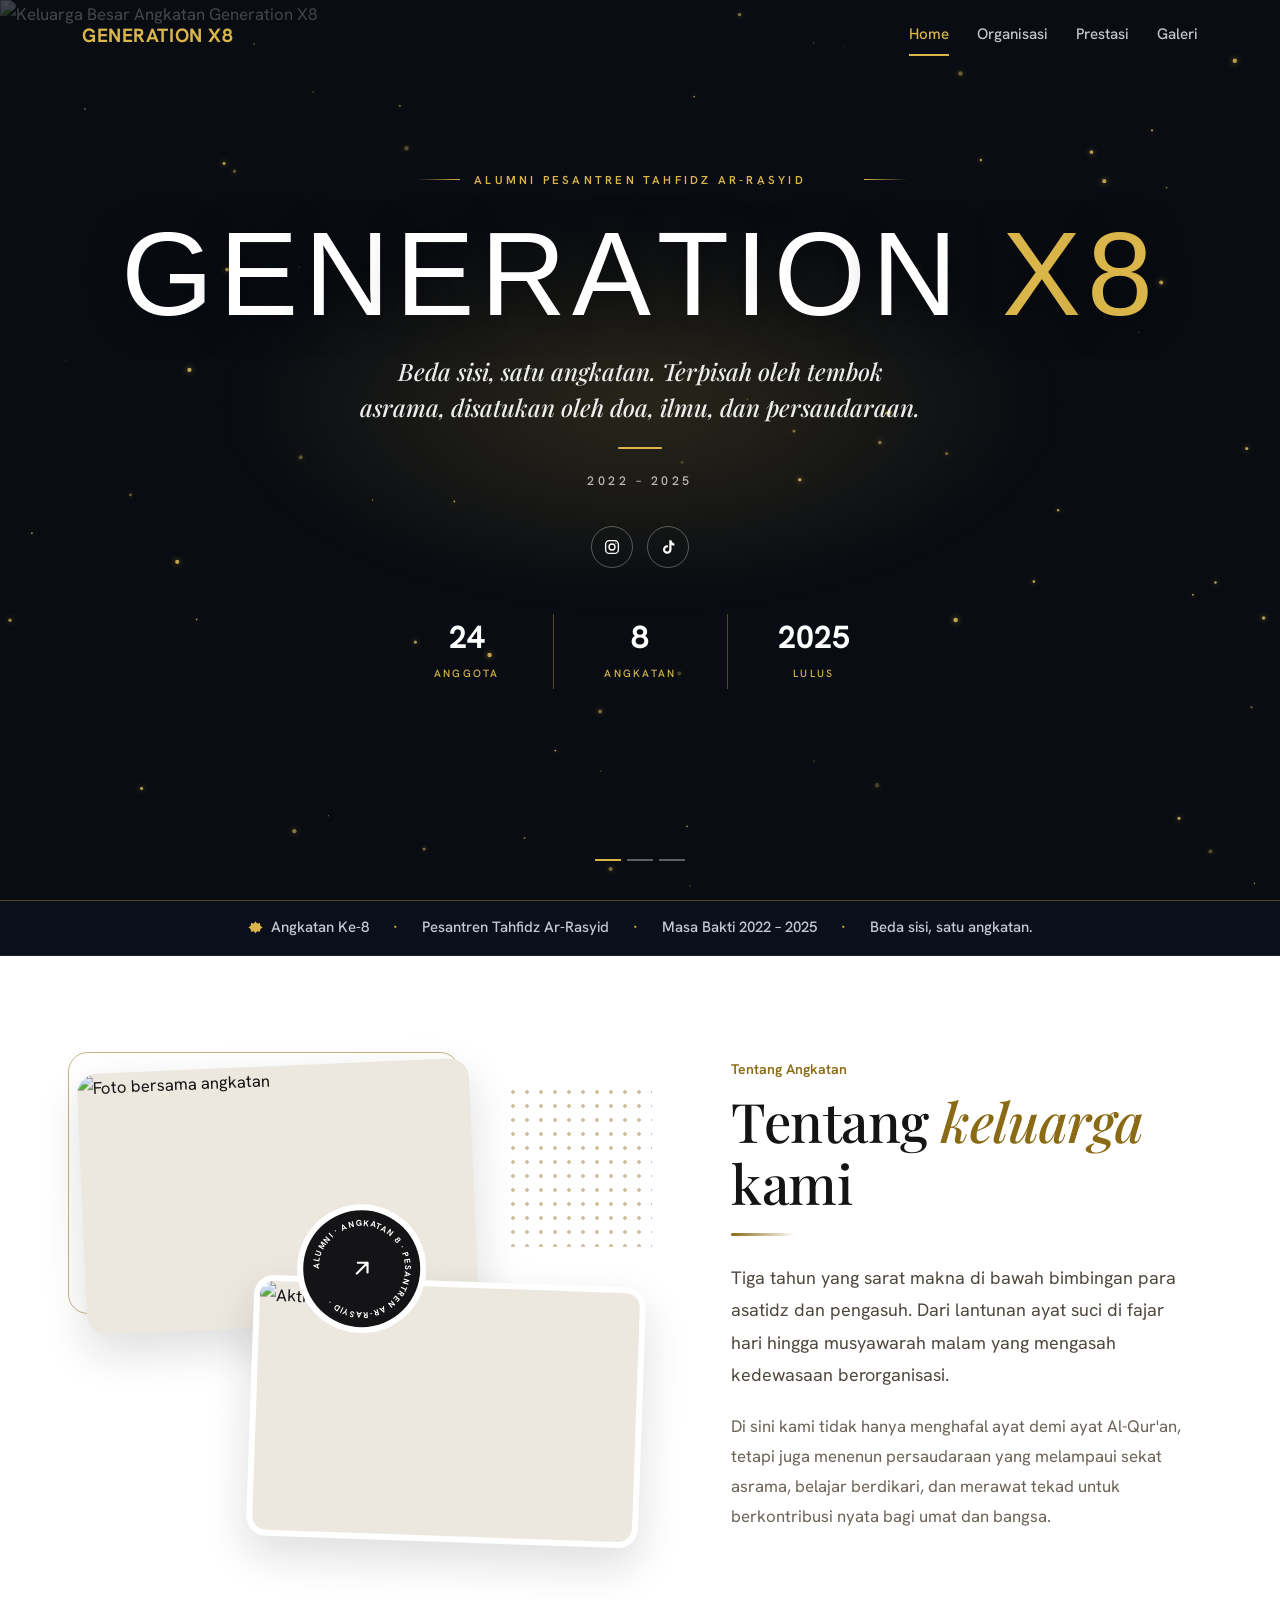
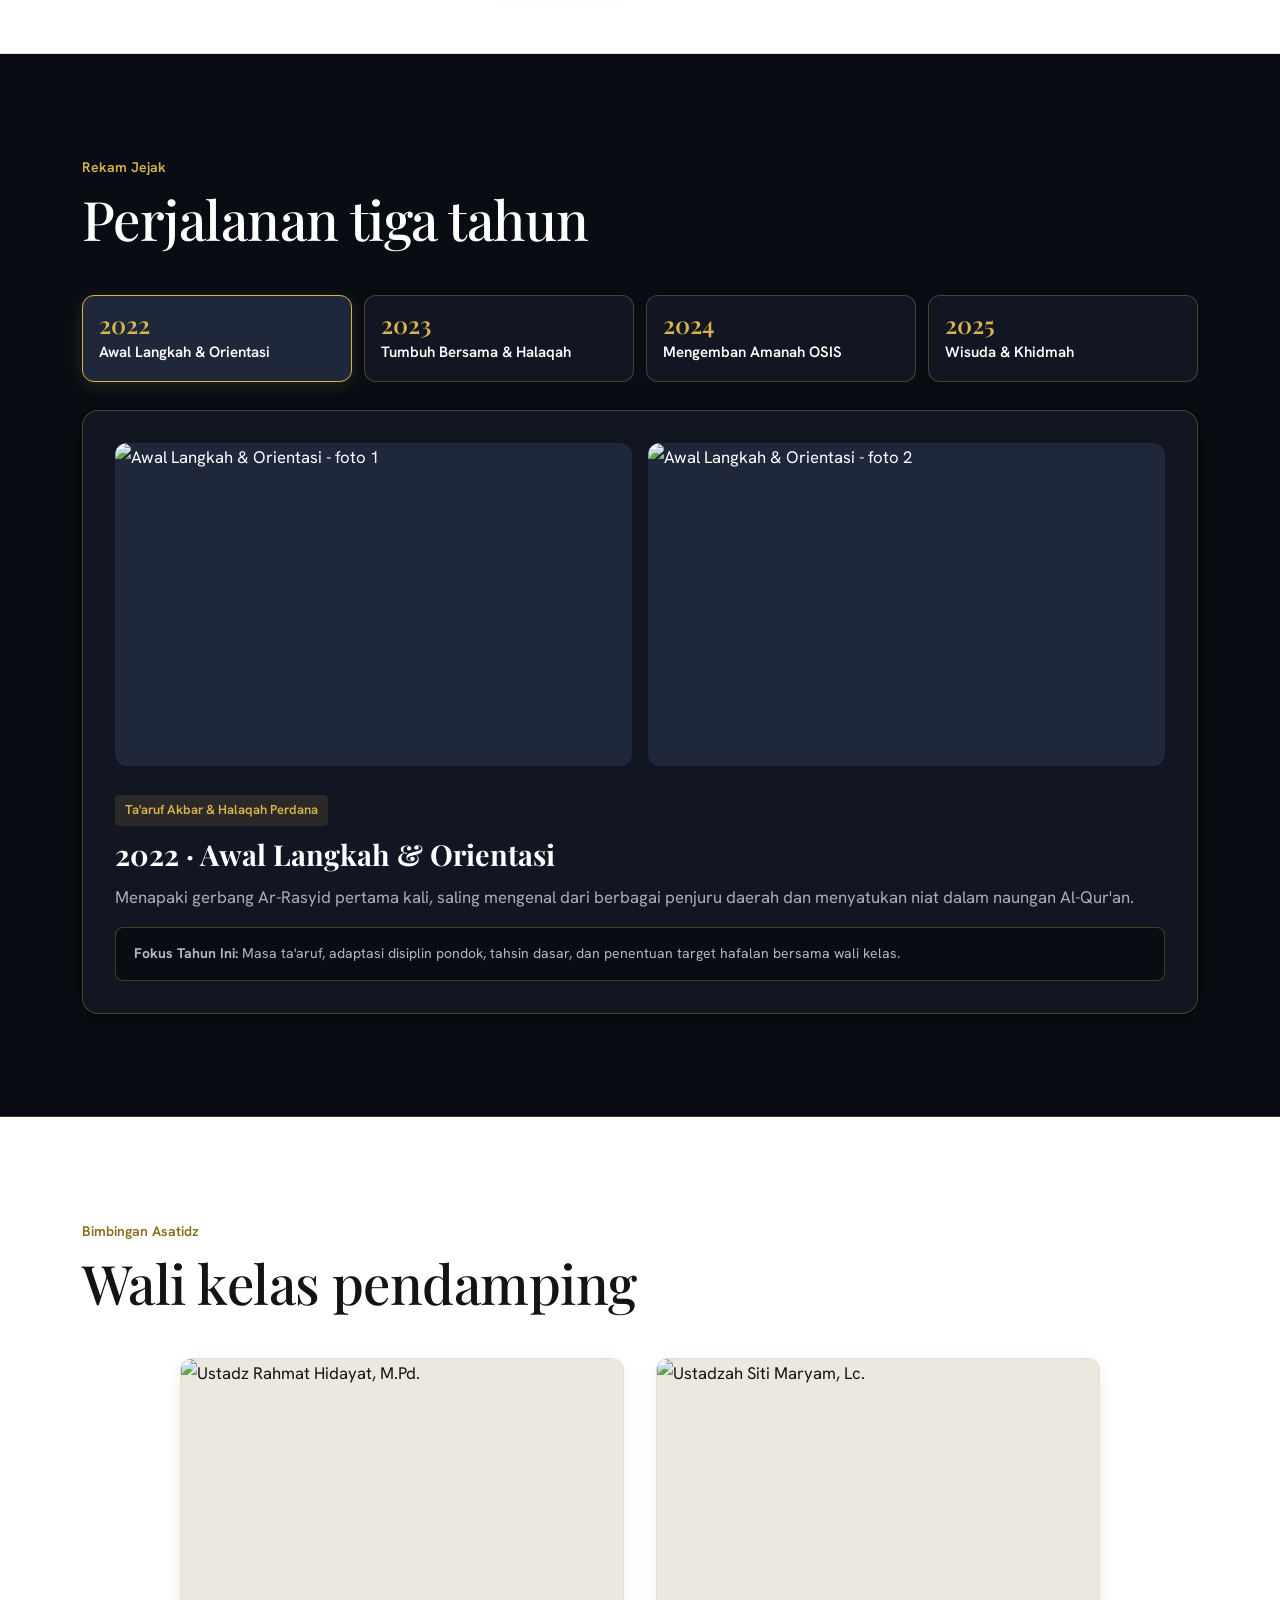
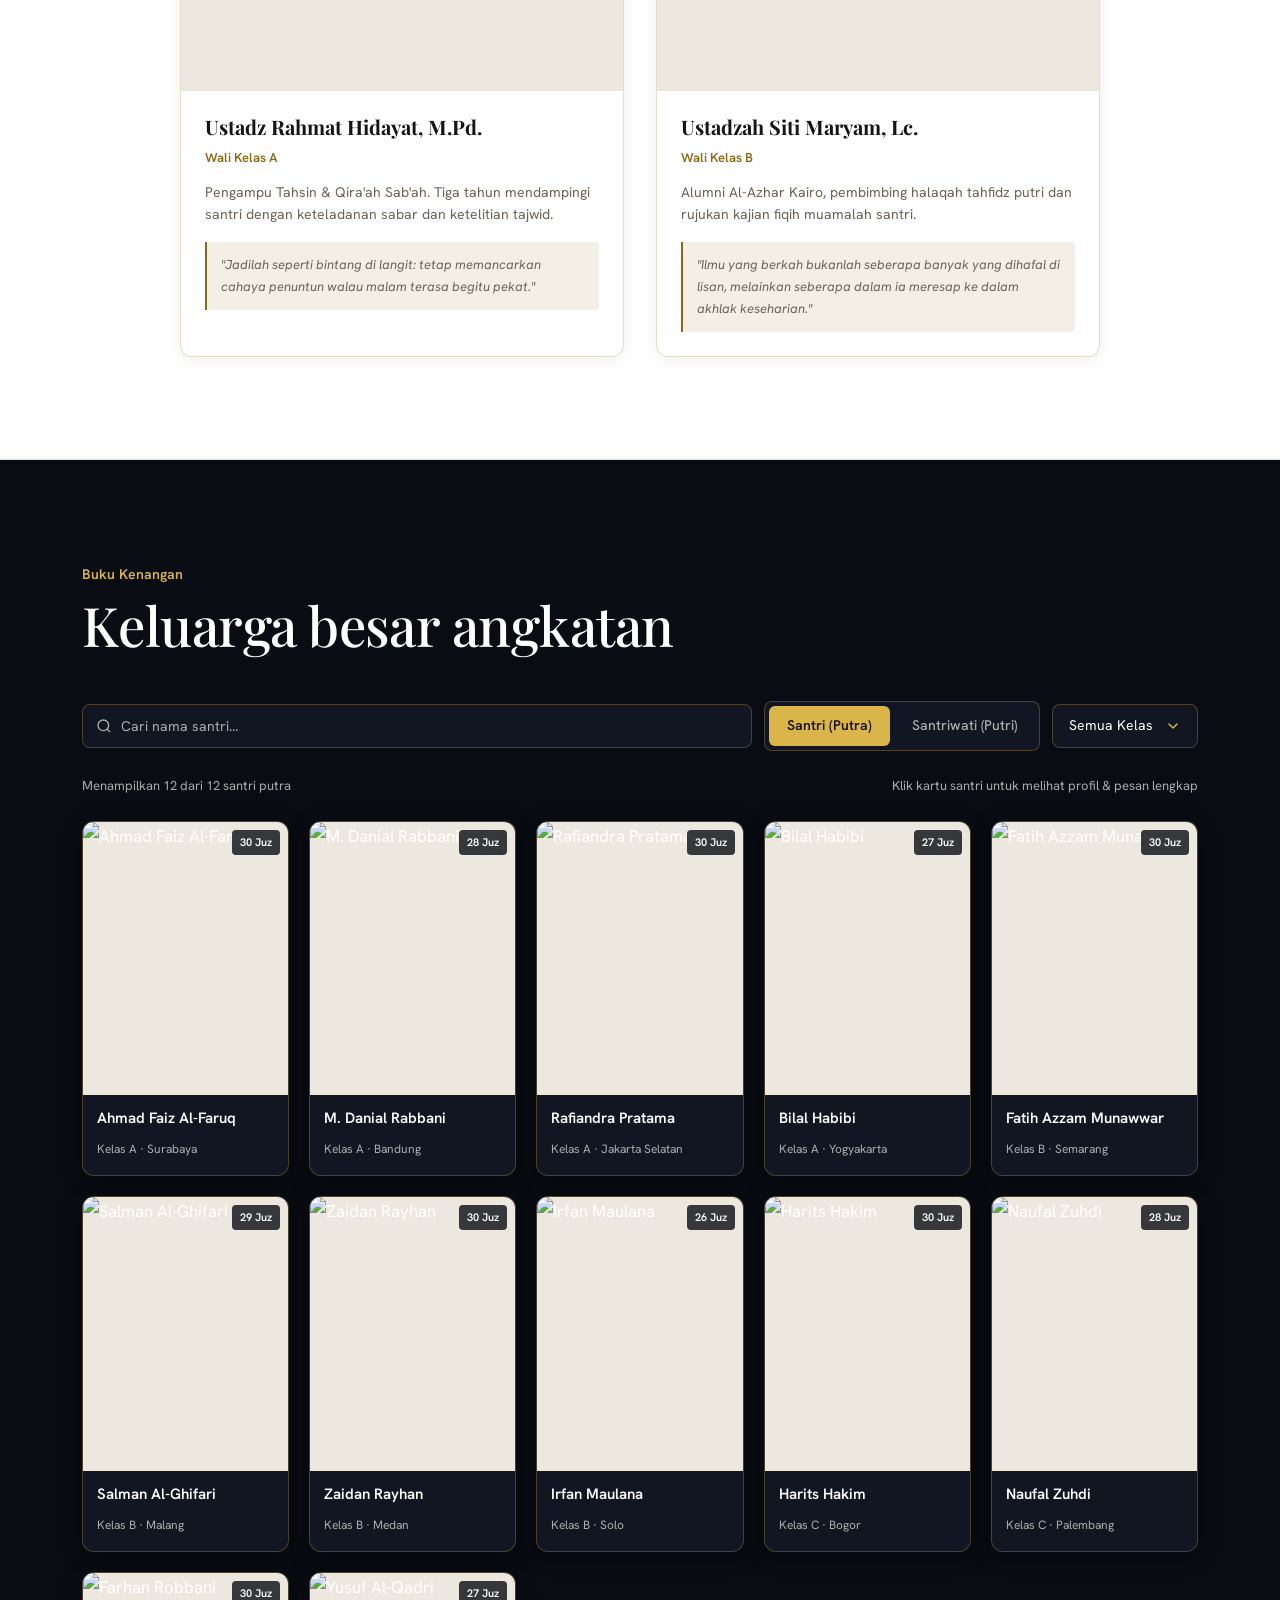
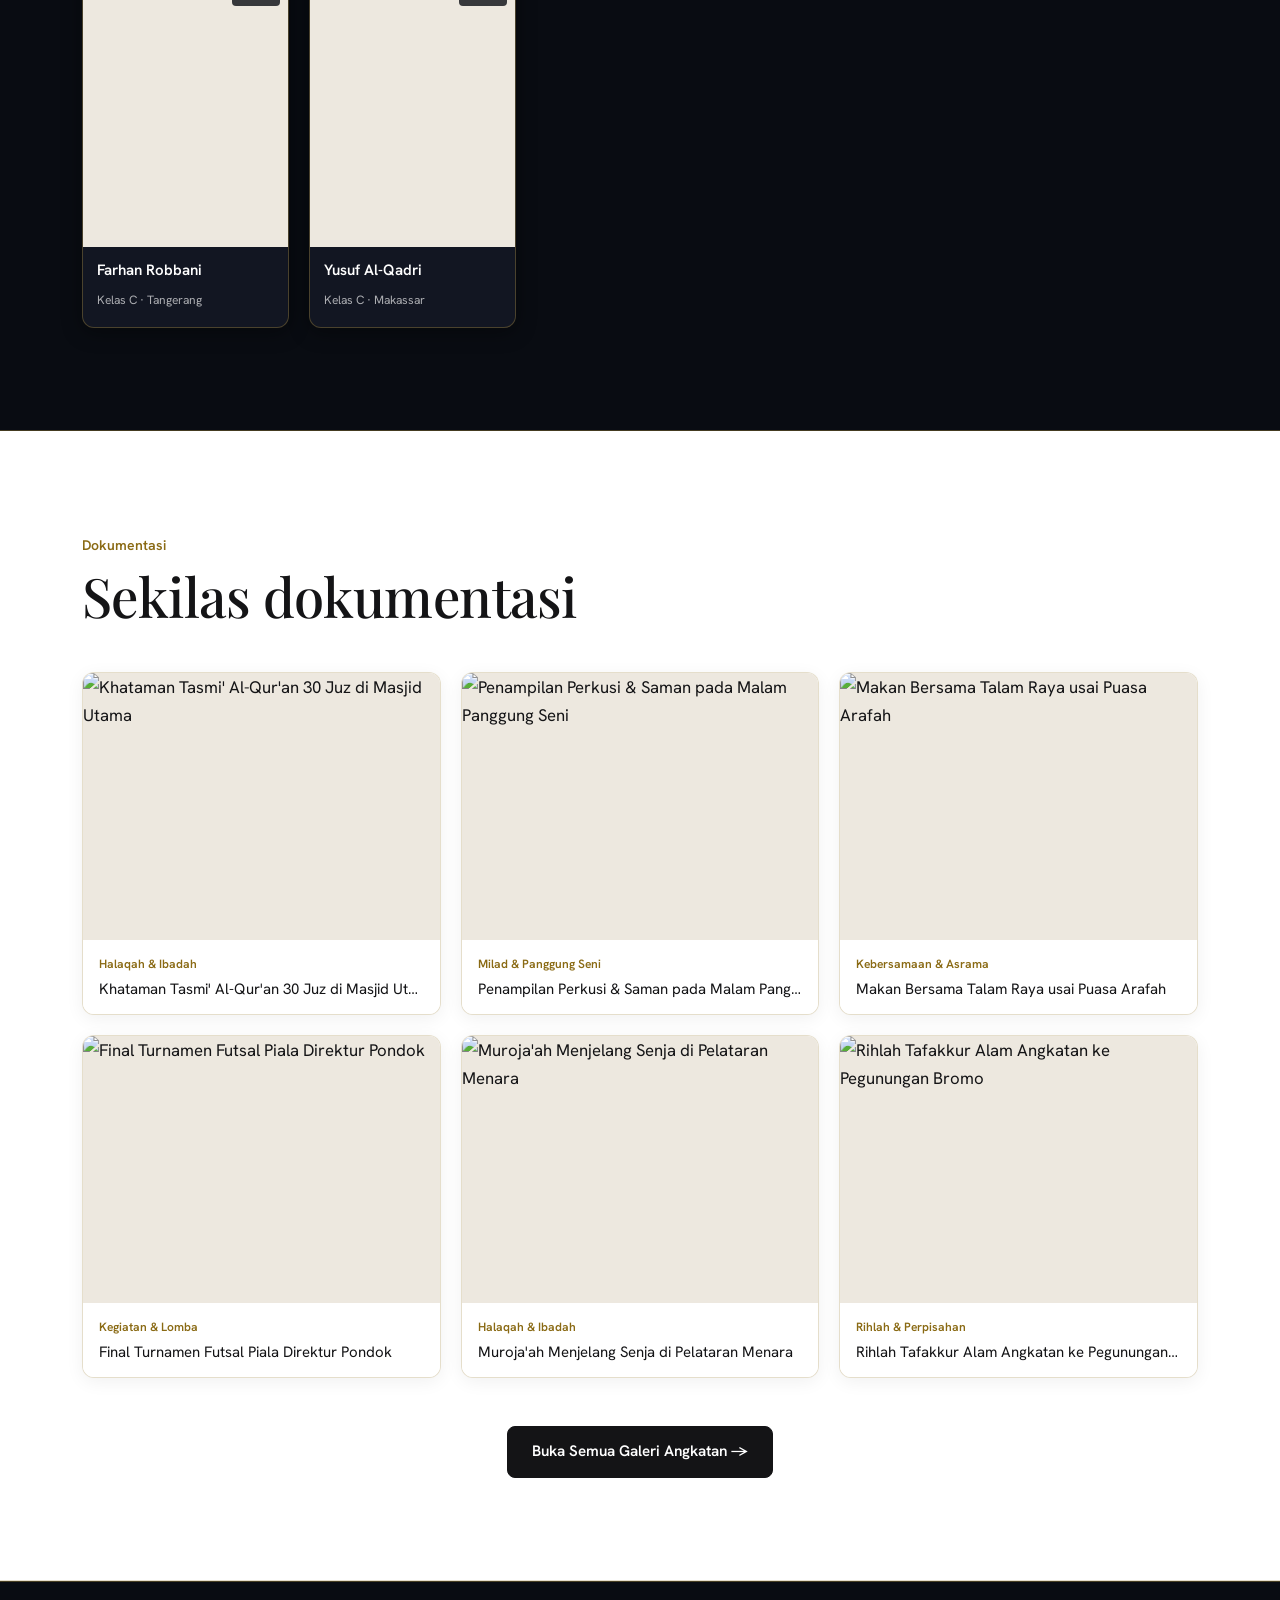
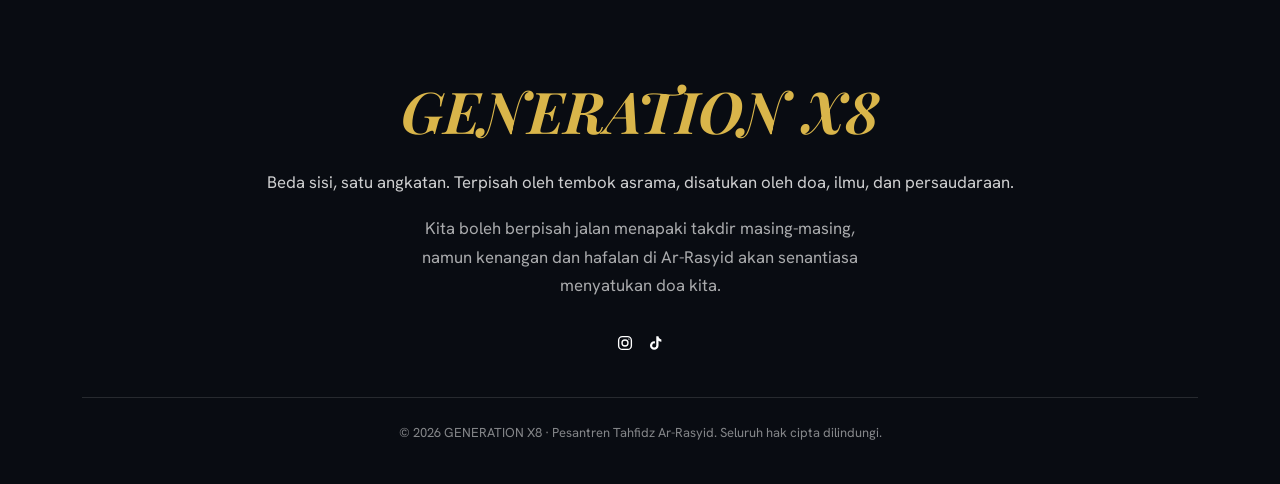
==== index.html @ 42a9b580 "Push" ====
<!doctype html>
<html lang="id">

<head>
  <meta charset="UTF-8">
  <meta name="viewport" content="width=device-width, initial-scale=1">
  <meta name="theme-color" content="#090c12">
  <title>GENERATION X8</title>
  <link rel="preconnect" href="https://fonts.googleapis.com">
  <link rel="preconnect" href="https://fonts.gstatic.com" crossorigin>
  <link
    href="https://fonts.googleapis.com/css2?family=Hanken+Grotesk:wght@400;500;600;700&family=Playfair+Display:ital,wght@0,500;0,600;0,700;1,500;1,600;1,700&display=swap"
    rel="stylesheet">
  <link rel="stylesheet" href="css/style.css">
</head>

<body data-page="home">
  <main>

    <!-- Hero Sinematik (Header Asli denLOgan Debu Emas, Huruf Naik, dan Slideshow) -->
    <section id="home" class="hero">
      <div id="slides"></div>
      <div class="shade"></div>
      <canvas id="dust" aria-hidden="true"></canvas>
      <div class="hero-txt">
        <p class="badge" id="hMeta"></p>
        <h1 id="hNama"></h1>
        <p class="tag"><span id="hTag"></span><br><span id="hSub"></span></p>
        <div class="social" id="hSocial"></div>
        <div class="hstats" id="hStats"></div>
      </div>
      <div class="dots" id="dots"></div>
    </section>

    <!-- Highlight Strip (Pengganti Bagian Kuning Lama - Sesuai Permintaan) -->
    <div class="highlight-strip" aria-label="Identitas Angkatan">
      <div class="wrap highlight-flex">
        <span><svg class="star-icon" viewBox="0 0 24 24">
            <path
              d="M12 2l2.6 3.6 4.4-.8.8 4.4 3.6 2.6-3.6 2.6-.8 4.4-4.4-.8-2.6 3.6-2.6-3.6-4.4.8-.8-4.4-3.6-2.6 3.6-2.6.8-4.4 4.4.8z" />
          </svg> Angkatan Ke-8</span>
        <span class="dot">·</span>
        <span><span>Pesantren Tahfidz <span class="nb">Ar-Rasyid</span></span></span>
        <span class="dot">·</span>
        <span>Masa Bakti 2022 – 2025</span>
        <span class="dot">·</span>
        <span>Beda sisi, satu angkatan.</span>
      </div>
    </div>

    <!-- Tentang (Section Light - Terang, Bersih, Nyaman Dilihat) -->
    <section id="tentang" class="sec light">
      <div class="wrap about">
        <div class="about-img rv">
          <img id="ft1" class="about-photo p1" alt="Foto bersama angkatan" loading="lazy">
          <img id="ft2" class="about-photo p2" alt="Aktivitas halaqah" loading="lazy">
          <div class="about-badge" aria-hidden="true">
            <svg viewBox="0 0 120 120" class="badge-ring">
              <defs><path id="badgeCircle" d="M60,60 m-44,0 a44,44 0 1,1 88,0 a44,44 0 1,1 -88,0"/></defs>
              <text><textPath href="#badgeCircle" startOffset="0">ALUMNI · ANGKATAN 8 · PESANTREN AR-RASYID ·</textPath></text>
            </svg>
            <svg class="badge-arrow" viewBox="0 0 24 24" fill="none" stroke="currentColor" stroke-width="2" stroke-linecap="round" stroke-linejoin="round"><path d="M7 17 17 7M8 7h9v9"/></svg>
          </div>
        </div>
        <div class="rv">
          <p class="eyebrow">Tentang Angkatan</p>
          <h2>Tentang <em>keluarga</em> kami</h2>
          <div id="cerita"></div>
        </div>
      </div>
    </section>

    <!-- Perjalanan (Section Tint - Gelap Elegan & Interaktif) -->
    <section id="perjalanan" class="sec tint">
      <div class="wrap">
        <p class="eyebrow">Rekam Jejak</p>
        <h2>Perjalanan tiga tahun</h2>
        <div class="timeline-interactive">
          <div class="timeline-nav" id="timelineNav" role="tablist"></div>
          <div class="timeline-panel rv" id="timelineDisplay"></div>
        </div>
      </div>
    </section>

    <!-- Wali Kelas (Section Light - Terang & Bersih) -->
    <section id="wali" class="sec light">
      <div class="wrap">
        <p class="eyebrow">Bimbingan Asatidz</p>
        <h2>Wali kelas pendamping</h2>
        <div class="wali-grid" id="waliGrid"></div>
      </div>
    </section>

    <!-- Keluarga Angkatan (Section Tint - Gelap Interaktif) -->
    <section id="anggota" class="sec tint">
      <div class="wrap">
        <p class="eyebrow">Buku Kenangan</p>
        <h2>Keluarga besar angkatan</h2>
        <div class="tools">
          <div class="search-box">
            <svg viewBox="0 0 24 24" fill="none" stroke="currentColor" stroke-width="2">
              <circle cx="11" cy="11" r="8" />
              <path d="m21 21-4.3-4.3" />
            </svg>
            <input id="q" placeholder="Cari nama santri..." aria-label="Cari nama santri">
            <button id="clearQ" class="clear-btn" aria-label="Hapus pencarian" hidden>×</button>
          </div>
          <div class="tabs" role="tablist">
            <button class="tab-btn on" data-t="putra" role="tab" aria-selected="true">Santri (Putra)</button>
            <button class="tab-btn" data-t="putri" role="tab" aria-selected="false">Santriwati (Putri)</button>
          </div>
          <select id="kelas" class="kelas-select" aria-label="Filter kelas"></select>
        </div>
        <div class="members-status">
          <span class="count" id="count">Memuat santri...</span>
          <span>Klik kartu santri untuk melihat profil &amp; pesan lengkap</span>
        </div>
        <div class="grid-members" id="members"></div>
      </div>
    </section>

    <!-- Sekilas Galeri (Section Light - Terang) -->
    <section id="galeri-preview" class="sec light">
      <div class="wrap">
        <p class="eyebrow">Dokumentasi</p>
        <h2>Sekilas dokumentasi</h2>
        <div class="grid-gallery" id="gGrid"></div>
        <div class="center" style="margin-top: 48px;">
          <a href="galeri.html" class="btn solid">Buka Semua Galeri Angkatan →</a>
        </div>
      </div>
    </section>

  </main>

  <script src="js/data/img.js"></script>
  <script src="js/data/angkatan.js"></script>
  <script src="js/data/waliKelas.js"></script>
  <script src="js/data/osis.js"></script>
  <script src="js/data/santri.js"></script>
  <script src="js/data/santriwati.js"></script>
  <script src="js/data/prestasi.js"></script>
  <script src="js/data/galeri.js"></script>
  <script src="js/common.js"></script>
  <script src="js/home.js"></script>
</body>

</html>
---- css/style.css ----
/* ==========================================================================
   GENERATION X8 - HITAM, PUTIH, EMAS (INTERACTIVE & UNSLOPPED)
   Header sinematik gelap dengan debu emas, selang-seling section terang (.light)
   dan gelap (.tint) yang seimbang, elegan, dan nyaman dilihat.
   ========================================================================== */

:root {
  --gold: #d9b54a;        /* emas di atas hitam / foto */
  --gold-deep: #8a6a14;   /* emas di atas putih (kontras tinggi untuk teks) */
  --navy: #141416;        /* warna teks tajam di atas putih */
  --serif: 'Playfair Display', Georgia, 'Times New Roman', serif;
  --title: 'Bebas Neue', 'Outfit', Impact, sans-serif;
  --display: 'Outfit', 'Hanken Grotesk', system-ui, sans-serif;
  --sans: 'Hanken Grotesk', system-ui, -apple-system, BlinkMacSystemFont, 'Segoe UI', Roboto, sans-serif;
  --nav-h: 72px;

  /* Geometri & Radius */
  --radius-xs: 4px;
  --radius-sm: 8px;
  --radius-md: 12px;
  --radius-lg: 16px;
  --radius-xl: 20px;

  --ease-out: cubic-bezier(0.16, 1, 0.3, 1);
  --duration-quick: 180ms;
  --duration-normal: 280ms;
}

/* Tema per section */
.tint {
  --bg: #090c12;
  --bg-card: #121622;
  --bg-card-hover: #192030;
  --bg-raised: #1f273b;
  --fg: #ffffff;
  --fg-sec: #aeb8c9;
  --mut: rgba(255, 255, 255, 0.65);
  --acc: var(--gold);
  --line: rgba(217, 181, 74, 0.28);
  --input-bg: #121622;
  --shadow: 0 4px 20px rgba(0, 0, 0, 0.4);
}

.light {
  --bg: #ffffff;
  --bg-card: #ffffff;
  --bg-card-hover: #faf8f5;
  --bg-raised: #f4efe6;
  --fg: var(--navy);
  --fg-sec: #4e483f;
  --mut: #6b6357;
  --acc: var(--gold-deep);
  --line: rgba(138, 106, 20, 0.22);
  --input-bg: #ffffff;
  --shadow: 0 4px 18px rgba(20, 20, 22, 0.06);
}

/* ==========================================================================
   Reset & Dasar
   ========================================================================== */

*, *::before, *::after {
  box-sizing: border-box;
  margin: 0;
  padding: 0;
}

html {
  scroll-behavior: smooth;
  background-color: #090c12;
}

body {
  font-family: var(--sans);
  font-size: 1.05rem;
  line-height: 1.7;
  background-color: #ffffff;
  color: var(--navy);
  -webkit-font-smoothing: antialiased;
  -moz-osx-font-smoothing: grayscale;
  overflow-x: hidden;
}

img {
  display: block;
  max-width: 100%;
  height: auto;
}

a {
  color: inherit;
  text-decoration: none;
}

button, input, select, textarea {
  font: inherit;
  color: inherit;
  border: 0;
  background: none;
}

button {
  cursor: pointer;
}

[hidden] {
  display: none !important;
}

:where(a, button, input, select):focus-visible {
  outline: 2px solid var(--acc, var(--gold));
  outline-offset: 3px;
}

/* Tipografi */
h1, h2, h3, h4 {
  font-family: var(--serif);
  color: inherit;
  line-height: 1.15;
}

h2 {
  font-weight: 500;
  font-size: clamp(2.2rem, 4.5vw, 3.4rem);
  letter-spacing: -0.01em;
  margin-bottom: clamp(28px, 4vw, 44px);
}

h3 {
  font-size: 1.35rem;
}

.num, [data-to] {
  font-variant-numeric: tabular-nums;
}

.wrap {
  width: 100%;
  max-width: 1180px;
  margin: 0 auto;
  padding: 0 clamp(20px, 4vw, 32px);
}

.sec {
  background-color: var(--bg);
  color: var(--fg);
  padding: clamp(64px, 8vw, 104px) 0;
  border-bottom: 1px solid var(--line);
}

.center {
  text-align: center;
}

.eyebrow {
  font-size: 0.875rem;
  font-weight: 600;
  color: var(--acc);
  margin-bottom: 8px;
}

/* Tombol */
.btn {
  display: inline-flex;
  align-items: center;
  justify-content: center;
  gap: 8px;
  padding: 12px 24px;
  border: 1px solid var(--fg);
  border-radius: var(--radius-sm);
  color: var(--fg);
  font-weight: 600;
  font-size: 0.95rem;
  transition: all var(--duration-quick) var(--ease-out);
}

.btn:active {
  transform: scale(0.98);
}

.btn.solid {
  background-color: var(--fg);
  color: var(--bg);
}

.btn:hover, .btn.solid:hover {
  background-color: var(--acc);
  border-color: var(--acc);
  color: #ffffff;
}

/* ==========================================================================
   Navbar
   ========================================================================== */

#nav {
  position: fixed;
  inset: 0 0 auto;
  z-index: 50;
  color: #ffffff;
  background: transparent;
  border-bottom: 1px solid transparent;
  transition: background var(--duration-normal), border-color var(--duration-normal);
}

#nav.solid, #nav.open {
  background: rgba(9, 12, 18, 0.96);
  border-bottom-color: rgba(217, 181, 74, 0.28);
  backdrop-filter: blur(12px);
}

.bar {
  height: var(--nav-h);
  display: flex;
  align-items: center;
  justify-content: space-between;
}

.star-icon {
  width: 1em;
  height: 1em;
  flex: none;
  fill: currentColor;
}

.sub-badge {
  display: inline-flex;
  align-items: center;
  gap: 14px;
  margin-bottom: 14px;
  font-size: 0.8125rem;
  font-weight: 600;
  letter-spacing: 0.16em;
  text-transform: uppercase;
  color: var(--acc);
}

.sub-badge::before {
  content: "";
  flex: none;
  width: 36px;
  height: 1px;
  background: currentColor;
}

.brand {
  display: inline-flex;
  align-items: center;
  gap: 10px;
  font-family: var(--sans);
  font-style: normal;
  font-weight: 700;
  font-size: 1.2rem;
  letter-spacing: 0.03em;
  color: var(--gold);
  text-decoration: none;
}

#menu {
  display: flex;
  align-items: center;
  gap: 28px;
}

#menu a {
  color: rgba(255, 255, 255, 0.76);
  font-size: 0.95rem;
  font-weight: 500;
  padding: 6px 0;
  border-bottom: 2px solid transparent;
  transition: color var(--duration-quick), border-color var(--duration-quick);
}

#menu a:hover {
  color: #ffffff;
}

#menu a.on {
  color: var(--gold);
  border-bottom-color: var(--gold);
}

#burger {
  display: none;
  font-size: 1.7rem;
  line-height: 1;
  padding: 6px;
  color: #ffffff;
}

/* ==========================================================================
   Hero Sinematik (Header Asli)
   ========================================================================== */

.hero {
  position: relative;
  display: flex;
  min-height: 100vh;
  min-height: 100svh;
  background-color: #090c12;
  color: #ffffff;
  overflow: hidden;
}

#slides {
  position: absolute;
  inset: 0;
}

#slides img {
  position: absolute;
  inset: 0;
  width: 100%;
  height: 100%;
  object-fit: cover;
  opacity: 0;
  transform: scale(1.12);
  transition: opacity 1.8s ease-in-out, transform 7s ease-out;
}

#slides img.on {
  opacity: 0.85;
  transform: scale(1);
}

.shade {
  position: absolute;
  inset: 0;
  z-index: 1;
  background: radial-gradient(ellipse at 50% 42%, rgba(9, 12, 18, 0.55) 0%, rgba(9, 12, 18, 0) 70%), linear-gradient(180deg, rgba(9, 12, 18, 0.72) 0%, rgba(9, 12, 18, 0.66) 45%, rgba(9, 12, 18, 0.92) 100%);
}

#dust {
  position: absolute;
  inset: 0;
  z-index: 2;
  width: 100%;
  height: 100%;
  pointer-events: none;
}

.hero-txt {
  position: relative;
  z-index: 3;
  width: 100%;
  margin: auto;
  padding: 120px 20px 160px;
  display: flex;
  flex-direction: column;
  align-items: center;
  text-align: center;
}

/* cahaya emas yang bernapas di belakang judul */
.hero-txt::before {
  content: "";
  position: absolute;
  top: 18%;
  left: 50%;
  width: min(900px, 120%);
  height: 420px;
  transform: translateX(-50%);
  background: radial-gradient(ellipse at center, rgba(217, 181, 74, 0.16) 0%, rgba(217, 181, 74, 0) 65%);
  filter: blur(20px);
  pointer-events: none;
  z-index: -1;
  animation: breathe 6s ease-in-out infinite;
}

@keyframes breathe {
  0%, 100% { opacity: 0.55; transform: translateX(-50%) scale(0.92); }
  50% { opacity: 1; transform: translateX(-50%) scale(1.06); }
}

@keyframes fadeUp {
  from { opacity: 0; transform: translateY(18px); }
  to { opacity: 1; transform: none; }
}

@keyframes growLine {
  from { transform: scaleX(0); }
  to { transform: scaleX(1); }
}

@keyframes goldGlow {
  0%, 100% { text-shadow: 0 0 14px rgba(217, 181, 74, 0.25); }
  50% { text-shadow: 0 0 34px rgba(217, 181, 74, 0.75), 0 0 70px rgba(217, 181, 74, 0.3); }
}

@keyframes ringPulse {
  0% { box-shadow: 0 0 0 0 rgba(217, 181, 74, 0.35); }
  100% { box-shadow: 0 0 0 14px rgba(217, 181, 74, 0); }
}

.badge {
  display: inline-flex;
  align-items: center;
  gap: 14px;
  color: var(--gold);
  font-family: var(--display);
  font-size: 0.72rem;
  font-weight: 600;
  letter-spacing: 0.28em;
  text-transform: uppercase;
  text-align: center;
  line-height: 1.5;
  max-width: 100%;
  animation: fadeUp 0.9s var(--ease-out) 0.1s both;
}

.badge::before,
.badge::after {
  content: "";
  flex: none;
  width: clamp(18px, 5vw, 44px);
  height: 1px;
  background: linear-gradient(90deg, transparent, var(--gold));
  transform-origin: right center;
  animation: growLine 1.2s var(--ease-out) 0.3s both;
}

.badge::after {
  transform: scaleX(-1);
  animation: none;
  opacity: 1;
}

.hero h1 {
  font-family: var(--title);
  font-style: normal;
  font-weight: 400;
  font-size: clamp(3.6rem, 11vw, 7.4rem);
  line-height: 0.95;
  letter-spacing: 0.05em;
  color: #ffffff;
  margin: 30px 0 22px;
  text-shadow: 0 4px 36px rgba(0, 0, 0, 0.6);
}

.hero h1 .hw {
  display: inline-block;
  white-space: nowrap;
}

.hero h1 .hw.acc {
  color: var(--gold);
  font-weight: 400;
  animation: goldGlow 4s ease-in-out 1.6s infinite;
}

.ch {
  display: inline-block;
  white-space: pre;
  animation: letter 1s var(--ease-out) both;
  animation-delay: calc(0.2s + var(--i) * 0.06s);
}

@keyframes letter {
  from {
    opacity: 0;
    transform: translateY(0.4em);
  }
  to {
    opacity: 1;
    transform: none;
  }
}

.tag {
  display: flex;
  flex-direction: column;
  align-items: center;
  gap: 0;
  width: min(780px, 100%);
}

.tag #hTag {
  font-family: var(--serif);
  font-style: italic;
  font-weight: 500;
  font-size: clamp(1.15rem, 2.4vw, 1.5rem);
  color: rgba(255, 255, 255, 0.92);
  line-height: 1.5;
  text-align: center;
  text-wrap: balance;
  animation: fadeUp 1s var(--ease-out) 1.1s both;
}

.tag #hSub {
  font-family: var(--display);
  font-size: 0.78rem;
  font-weight: 500;
  letter-spacing: 0.28em;
  text-transform: uppercase;
  color: rgba(255, 255, 255, 0.7);
  animation: fadeUp 1s var(--ease-out) 1.35s both;
}

.tag #hSub::before {
  content: "";
  display: block;
  width: 44px;
  height: 2px;
  margin: 22px auto 22px;
  background: var(--gold);
  border-radius: 2px;
  transform-origin: center;
  animation: growLine 1s var(--ease-out) 1.5s both;
}

.tag br {
  display: none;
}
.social {
  display: flex;
  gap: 14px;
  margin-top: 34px;
  animation: fadeUp 1s var(--ease-out) 1.6s both;
}

.social a {
  display: grid;
  place-items: center;
  width: 42px;
  height: 42px;
  border: 1px solid rgba(255, 255, 255, 0.3);
  border-radius: 50%;
  color: #ffffff;
  transition: color 0.2s, border-color 0.2s, background-color 0.2s, transform 0.25s;
}

.social a:hover {
  color: var(--gold);
  border-color: var(--gold);
  background-color: rgba(217, 181, 74, 0.1);
  transform: translateY(-4px);
  animation: ringPulse 1.1s ease-out infinite;
}

.social svg {
  width: 18px;
  height: 18px;
}

.hstats {
  display: grid;
  grid-template-columns: repeat(3, minmax(0, 1fr));
  width: min(520px, 100%);
  margin-top: 46px;
  animation: fadeUp 1s var(--ease-out) 1.85s both;
}

.hstats div {
  padding: 6px 10px;
}

.hstats div + div {
  border-left: 1px solid rgba(217, 181, 74, 0.35);
}

.hstats b {
  display: block;
  font-family: var(--display);
  font-weight: 700;
  font-size: clamp(1.5rem, 3.4vw, 2rem);
  line-height: 1.1;
  color: #ffffff;
}

.hstats span {
  display: block;
  margin-top: 10px;
  font-family: var(--display);
  font-size: 0.66rem;
  font-weight: 500;
  letter-spacing: 0.22em;
  text-transform: uppercase;
  color: var(--gold);
}

.scroll {
  position: absolute;
  bottom: 22px;
  left: 50%;
  transform: translateX(-50%);
  z-index: 3;
  display: flex;
  flex-direction: column;
  align-items: center;
  gap: 8px;
  color: rgba(255, 255, 255, 0.6);
  font-size: 0.72rem;
  letter-spacing: 0.15em;
  text-transform: uppercase;
}

.scroll::after {
  content: "";
  width: 1px;
  height: 28px;
  background: rgba(255, 255, 255, 0.4);
}

.dots {
  position: absolute;
  left: 50%;
  transform: translateX(-50%);
  top: calc(100vh - 52px);
  top: calc(100svh - 52px);
  z-index: 3;
  display: flex;
}

.dots button {
  position: relative;
  width: 32px;
  height: 24px;
  cursor: pointer;
}

.dots button::before {
  content: "";
  position: absolute;
  left: 3px;
  right: 3px;
  top: 11px;
  height: 2px;
  background: rgba(255, 255, 255, 0.35);
  transition: background 0.3s;
}

.dots button.on::before {
  background: var(--gold);
}

/* ==========================================================================
   Highlight Strip (Pengganti Pita Kuning - Sesuai Screenshot User)
   ========================================================================== */

.highlight-strip {
  background-color: #0b0f19;
  border-top: 1px solid rgba(217, 181, 74, 0.35);
  border-bottom: 1px solid rgba(255, 255, 255, 0.08);
  padding: 14px 0;
  color: #c2cad8;
  font-size: 0.9375rem;
}

.highlight-flex {
  display: flex;
  align-items: center;
  justify-content: center;
  gap: 24px;
  flex-wrap: wrap;
}

.highlight-flex > span {
  display: inline-flex;
  align-items: center;
  gap: 8px;
  font-weight: 500;
}

.highlight-flex .star-icon {
  width: 15px;
  height: 15px;
  fill: var(--gold);
  flex-shrink: 0;
}

.highlight-flex .nb { white-space: nowrap; }

.highlight-flex .dot {
  color: var(--gold);
  font-weight: bold;
}

/* HP: 4 info jadi 2 baris, masing-masing 2 kolom */
@media (max-width: 720px) {
  .highlight-strip { font-size: 0.8125rem; padding: 14px 0; }

  .highlight-flex {
    display: grid;
    grid-template-columns: repeat(2, minmax(0, 1fr));
    gap: 12px 10px;
    justify-items: center;
    align-items: center;
  }

  .highlight-flex .dot { display: none; }

  .highlight-flex > span {
    display: block;
    text-align: center;
    line-height: 1.4;
  }

  .highlight-flex .star-icon {
    display: inline-block;
    vertical-align: -2px;
    margin-right: 6px;
  }
}

/* ==========================================================================
   Tentang (Section Light - Terang, Bersih, Hangat)
   ========================================================================== */

.about {
  display: grid;
  grid-template-columns: 6fr 5fr;
  gap: clamp(40px, 7vw, 96px);
  align-items: center;
}

/* Dua foto landscape saling menyilang, badge bulat di area tumpang tindih */
.about-img {
  position: relative;
  width: 100%;
  aspect-ratio: 20 / 17;
}

.about-photo {
  position: absolute;
  width: 70%;
  aspect-ratio: 3 / 2;
  object-fit: cover;
  background: #ede8df;
  border-radius: var(--radius-xl);
  box-shadow: 0 18px 44px rgba(20, 20, 22, 0.14);
}

.about-photo.p1 { top: 0; left: 0; }

.about-photo.p2 {
  bottom: 0;
  right: 0;
  border: 6px solid #ffffff;
}

.about-badge {
  position: absolute;
  top: 42.5%;
  left: 50%;
  width: clamp(92px, 21%, 128px);
  aspect-ratio: 1;
  transform: translate(-50%, -50%);
  display: grid;
  place-items: center;
  border-radius: 50%;
  background: var(--navy);
  color: #fff;
  box-shadow: 0 0 0 6px #fff;
}

.badge-ring {
  position: absolute;
  inset: 0;
  width: 100%;
  height: 100%;
  animation: badgeSpin 22s linear infinite;
}

.badge-ring text {
  fill: currentColor;
  font-family: var(--sans);
  font-size: 8.6px;
  font-weight: 700;
  letter-spacing: 0.12em;
}

.badge-arrow {
  width: 22%;
  height: 22%;
}

@keyframes badgeSpin {
  to { transform: rotate(360deg); }
}

#cerita p {
  color: var(--mut);
  max-width: 58ch;
  margin-bottom: 1.2rem;
  line-height: 1.8;
}/* Percantik bagian Tentang */
#tentang h2 em {
  font-style: italic;
  color: var(--acc);
}

#tentang h2 {
  margin-bottom: 26px;
}

#tentang h2::after {
  content: "";
  display: block;
  width: 64px;
  height: 3px;
  margin-top: 18px;
  border-radius: 2px;
  background: linear-gradient(90deg, var(--acc), rgba(138, 106, 20, 0));
}

#cerita p:first-child {
  font-size: 1.125rem;
  color: var(--fg-sec);
}/* Dekorasi foto: bingkai emas tipis + pola titik, foto sedikit miring */
.about-img {
  isolation: isolate;
}

.about-img::before {
  content: "";
  position: absolute;
  top: -14px;
  left: -14px;
  width: 70%;
  aspect-ratio: 3 / 2;
  border: 1.5px solid var(--acc);
  border-radius: var(--radius-xl);
  opacity: 0.5;
  z-index: -1;
}

.about-img::after {
  content: "";
  position: absolute;
  right: -10px;
  top: 4%;
  width: 26%;
  height: 34%;
  background-image: radial-gradient(var(--acc) 1.6px, transparent 1.8px);
  background-size: 14px 14px;
  opacity: 0.4;
  z-index: -1;
}

.about-photo {
  transition: transform 0.5s var(--ease-out), box-shadow 0.5s var(--ease-out);
}

.about-photo.p1 { transform: rotate(-2.5deg); }
.about-photo.p2 { transform: rotate(2deg); }

.about-img:hover .about-photo.p1,
.about-img:hover .about-photo.p2 {
  transform: rotate(0deg);
  box-shadow: 0 24px 54px rgba(20, 20, 22, 0.2);
}

@media (max-width: 600px) {.about-img::before { top: -10px; left: -8px; }
  .about-img::after { right: -6px; }
}

/* ==========================================================================
   Perjalanan (Timeline Interaktif)
   ========================================================================== */

.timeline-interactive {
  display: flex;
  flex-direction: column;
  gap: 28px;
}

.timeline-nav {
  display: grid;
  grid-template-columns: repeat(4, 1fr);
  gap: 12px;
}

.timeline-tab {
  padding: 16px;
  background-color: var(--bg-card);
  border: 1px solid var(--line);
  border-radius: var(--radius-md);
  text-align: left;
  transition: all var(--duration-quick);
}

.timeline-tab:hover {
  background-color: var(--bg-card-hover);
  border-color: var(--acc);
}

.timeline-tab.on {
  background-color: var(--bg-raised);
  border-color: var(--acc);
  box-shadow: 0 4px 16px rgba(217, 181, 74, 0.14);
}

.timeline-tab-yr {
  font-family: var(--serif);
  font-size: 1.5rem;
  font-weight: 600;
  color: var(--acc);
  line-height: 1;
  margin-bottom: 4px;
}

.timeline-tab-title {
  font-size: 0.9375rem;
  font-weight: 600;
  color: var(--fg);
}

.timeline-panel {
  display: grid;
  grid-template-columns: 1fr;
  gap: 28px;
  padding: 32px;
  background-color: var(--bg-card);
  border: 1px solid var(--line);
  border-radius: var(--radius-lg);
  box-shadow: var(--shadow);
  align-items: center;
}

.timeline-photos {
  display: grid;
  grid-template-columns: 1fr 1fr;
  gap: 16px;
}

.timeline-photos img {
  width: 100%;
  aspect-ratio: 16 / 10;
  object-fit: cover;
  border-radius: var(--radius-md);
  background-color: #1f273b;
}

.timeline-panel-info h3 {
  font-size: 1.8rem;
  margin-bottom: 12px;
}

.timeline-badge {
  display: inline-block;
  padding: 4px 10px;
  background-color: rgba(217, 181, 74, 0.12);
  border-radius: var(--radius-xs);
  color: var(--acc);
  font-size: 0.8125rem;
  font-weight: 600;
  margin-bottom: 12px;
}

.timeline-panel-info p {
  color: var(--mut);
  margin-bottom: 16px;
  line-height: 1.7;
}

.timeline-detail-box {
  padding: 14px 18px;
  background-color: var(--bg);
  border-radius: var(--radius-sm);
  border: 1px solid var(--line);
  font-size: 0.875rem;
  color: var(--fg-sec, var(--mut));
}

/* ==========================================================================
   Wali Kelas (Section Light - Kartu Putih & Jernih)
   ========================================================================== */

.wali-grid {
  display: grid;
  grid-template-columns: repeat(2, 1fr);
  gap: 32px;
  max-width: 920px;
  margin: 0 auto;
}

.wali-card {
  background-color: var(--bg-card);
  border: 1px solid var(--line);
  border-radius: var(--radius-md);
  overflow: hidden;
  box-shadow: var(--shadow);
  transition: transform var(--duration-quick), border-color var(--duration-quick);
}

.wali-card:hover {
  transform: translateY(-4px);
  border-color: var(--acc);
}

.wali-photo {
  position: relative;
  overflow: hidden;
  background-color: #ede8df;
}

.wali-photo img {
  width: 100%;
  aspect-ratio: 4 / 3;
  object-fit: cover;
  transition: transform var(--duration-normal) var(--ease-out);
}

.wali-card:hover .wali-photo img {
  transform: scale(1.03);
}

.wali-body {
  padding: 24px;
}

.wali-body h3 {
  font-size: 1.25rem;
  margin-bottom: 4px;
}

.wali-role {
  display: inline-block;
  font-size: 0.8125rem;
  font-weight: 600;
  color: var(--acc);
  margin-bottom: 12px;
}

.wali-desc {
  font-size: 0.875rem;
  color: var(--mut);
  line-height: 1.6;
  margin-bottom: 16px;
}

.wali-pesan {
  padding: 12px 14px;
  background-color: var(--bg-raised);
  border-left: 2px solid var(--acc);
  border-radius: 0 var(--radius-xs) var(--radius-xs) 0;
  font-size: 0.8125rem;
  font-style: italic;
  color: var(--mut);
}

/* ==========================================================================
   Keluarga Angkatan (Interaktif)
   ========================================================================== */

.tools {
  display: flex;
  align-items: center;
  flex-wrap: wrap;
  gap: 12px;
  margin-bottom: 24px;
}

.tabs {
  display: flex;
  gap: 4px;
  padding: 4px;
  background-color: var(--bg-card);
  border: 1px solid var(--line);
  border-radius: var(--radius-sm);
}

.tab-btn {
  padding: 8px 18px;
  border-radius: calc(var(--radius-sm) - 2px);
  font-size: 0.875rem;
  font-weight: 500;
  color: var(--mut);
  transition: color var(--duration-quick), background-color var(--duration-quick);
}

.tab-btn:hover {
  color: var(--fg);
}

.tab-btn.on {
  color: #141416;
  background-color: var(--acc);
  font-weight: 600;
}

.search-box {
  position: relative;
  display: flex;
  align-items: center;
  flex: 1 1 280px;
  min-width: 0;
}

.search-box svg {
  position: absolute;
  left: 14px;
  width: 16px;
  height: 16px;
  color: var(--mut);
  pointer-events: none;
}

.search-box input {
  height: 44px;
  width: 100%;
  padding: 8px 36px 8px 38px;
  background-color: var(--input-bg);
  border: 1px solid var(--line);
  border-radius: var(--radius-sm);
  font-size: 0.875rem;
  color: var(--fg);
  transition: border-color var(--duration-quick);
}

.search-box input:focus {
  border-color: var(--acc);
  outline: none;
}

.search-box input::placeholder {
  color: var(--mut);
}

.clear-btn {
  position: absolute;
  right: 10px;
  width: 20px;
  height: 20px;
  border-radius: 50%;
  color: var(--mut);
  font-size: 14px;
  display: flex;
  align-items: center;
  justify-content: center;
}

.clear-btn:hover {
  color: var(--fg);
}

.kelas-select {
  height: 44px;
  padding: 8px 44px 8px 16px;
  background-color: var(--input-bg);
  background-image: url("data:image/svg+xml,%3Csvg xmlns='http://www.w3.org/2000/svg' width='16' height='16' viewBox='0 0 24 24' fill='none' stroke='%23d9b54a' stroke-width='2.2' stroke-linecap='round' stroke-linejoin='round'%3E%3Cpath d='m6 9 6 6 6-6'/%3E%3C/svg%3E");
  background-repeat: no-repeat;
  background-position: right 16px center;
  background-size: 16px 16px;
  -webkit-appearance: none;
  -moz-appearance: none;
  appearance: none;
  border: 1px solid var(--line);
  border-radius: var(--radius-sm);
  font-size: 0.875rem;
  color: var(--fg);
  cursor: pointer;
  text-overflow: ellipsis;
}

.light .kelas-select {
  background-image: url("data:image/svg+xml,%3Csvg xmlns='http://www.w3.org/2000/svg' width='16' height='16' viewBox='0 0 24 24' fill='none' stroke='%238a6a14' stroke-width='2.2' stroke-linecap='round' stroke-linejoin='round'%3E%3Cpath d='m6 9 6 6 6-6'/%3E%3C/svg%3E");
}

.kelas-select option {
  background-color: var(--input-bg);
  color: var(--fg);
}

.kelas-select:focus {
  border-color: var(--acc);
  outline: none;
}

.members-status {
  display: flex;
  justify-content: space-between;
  align-items: center;
  margin-bottom: 24px;
  font-size: 0.8125rem;
  color: var(--mut);
}

.grid-members {
  display: grid;
  grid-template-columns: repeat(auto-fill, minmax(180px, 1fr));
  gap: 20px;
}

.member-card {
  background-color: var(--bg-card);
  border: 1px solid var(--line);
  border-radius: var(--radius-md);
  overflow: hidden;
  cursor: pointer;
  text-align: left;
  box-shadow: var(--shadow);
  transition: transform var(--duration-quick), border-color var(--duration-quick);
}

.member-card:hover {
  transform: translateY(-4px);
  border-color: var(--acc);
}

.member-photo {
  position: relative;
  overflow: hidden;
  background-color: #ede8df;
}

.member-photo img {
  width: 100%;
  aspect-ratio: 3 / 4;
  object-fit: cover;
  transition: transform var(--duration-normal) var(--ease-out);
}

.member-card:hover .member-photo img {
  transform: scale(1.04);
}

.member-badge {
  position: absolute;
  top: 8px;
  right: 8px;
  padding: 3px 8px;
  background: rgba(9, 12, 18, 0.8);
  backdrop-filter: blur(8px);
  border-radius: var(--radius-xs);
  font-size: 0.6875rem;
  font-weight: 600;
  color: #ffffff;
}

.member-info {
  padding: 14px;
}

.member-info h4 {
  font-family: var(--sans);
  font-size: 0.9375rem;
  font-weight: 600;
  line-height: 1.3;
  margin-bottom: 4px;
  white-space: nowrap;
  overflow: hidden;
  text-overflow: ellipsis;
  color: var(--fg);
}

.member-sub {
  font-size: 0.75rem;
  color: var(--mut);
}

/* ==========================================================================
   Organisasi (OSIS Ikhwan & Akhwat)
   ========================================================================== */

.phead {
  background-color: var(--bg);
  color: var(--fg);
  padding: calc(var(--nav-h) + 48px) 0 44px;
  border-bottom: 1px solid var(--line);
}

.phead h1 {
  margin-bottom: 8px;
}

.phead .intro {
  font-size: 1.05rem;
  color: var(--mut);
  max-width: 600px;
}

.org-cards {
  display: grid;
  grid-template-columns: repeat(2, 1fr);
  gap: 28px;
  max-width: 920px;
  margin: 0 auto;
}

.org-card {
  position: relative;
  display: block;
  min-height: 420px;
  border-radius: var(--radius-xl);
  overflow: hidden;
  text-align: left;
  color: #fff;
  background: #121622;
  box-shadow: var(--shadow);
  transition: transform var(--duration-normal) var(--ease-out), box-shadow var(--duration-normal);
}

.org-card:hover {
  transform: translateY(-4px);
  box-shadow: 0 16px 40px rgba(20, 20, 22, 0.18);
}

.org-card img {
  position: absolute;
  inset: 0;
  width: 100%;
  height: 100%;
  object-fit: cover;
  transition: transform 0.6s var(--ease-out);
}

.org-card:hover img {
  transform: scale(1.04);
}

.org-card-shade {
  position: absolute;
  inset: 0;
  background: linear-gradient(to top, rgba(9, 12, 18, 0.92) 0%, rgba(9, 12, 18, 0.45) 55%, rgba(9, 12, 18, 0.1) 100%);
}

.org-card-body {
  position: absolute;
  left: 0;
  right: 0;
  bottom: 0;
  padding: 28px;
}

.org-card-tag {
  display: inline-block;
  padding: 4px 10px;
  margin-bottom: 12px;
  border-radius: var(--radius-xs);
  background: rgba(217, 181, 74, 0.18);
  color: var(--gold);
  font-size: 0.8125rem;
  font-weight: 600;
}

.org-card h3 {
  font-size: 1.7rem;
  margin-bottom: 8px;
}

.org-card p {
  font-size: 0.9rem;
  line-height: 1.6;
  color: rgba(255, 255, 255, 0.75);
  margin-bottom: 16px;
}

.org-card-cta {
  display: inline-flex;
  align-items: center;
  gap: 8px;
  font-size: 0.875rem;
  font-weight: 600;
  color: var(--gold);
}

.org-back {
  display: inline-flex;
  align-items: center;
  gap: 6px;
  margin-bottom: 28px;
  padding: 8px 14px 8px 10px;
  border: 1px solid var(--line);
  border-radius: var(--radius-sm);
  background: var(--bg-card);
  font-size: 0.875rem;
  font-weight: 500;
  color: var(--fg);
  transition: border-color var(--duration-quick);
}

.org-back:hover {
  border-color: var(--acc);
}

[hidden] {
  display: none !important;
}


#orgDetail {
  padding-top: calc(var(--nav-h) + 40px);
}

#orgDetail .wrap {
  max-width: 1320px;
}

.org-overview {
  margin-bottom: clamp(36px, 5vw, 56px);
  text-align: center;
}

.org-overview h2 {
  font-size: clamp(1.9rem, 4vw, 2.75rem);
  font-weight: 500;
  line-height: 1.15;
  letter-spacing: -0.01em;
  margin-bottom: 12px;
}

.org-overview p {
  max-width: 60ch;
  margin-left: auto;
  margin-right: auto;
  font-size: 1rem;
  line-height: 1.7;
  color: var(--mut);
}

/* ==========================================================================
   Bagan struktur (org chart)
   ========================================================================== */

.otree-scroll {
  overflow-x: auto;
  padding: 8px 8px 16px;
  margin: -8px -8px 0;
}

.otree {
  --ot-line: rgba(138, 106, 20, 0.55);
  --ot-gap: 36px;
  min-width: 1240px;
}

/* Node */
.ot-node {
  display: flex;
  flex-direction: column;
  align-items: center;
  text-align: center;
  cursor: pointer;
}

.ot-node img {
  width: 84px;
  height: 84px;
  border-radius: 50%;
  object-fit: cover;
  object-position: center 18%;
  background-color: #ede8df;
  border: 3px solid #ffffff;
  box-shadow: 0 0 0 1.5px var(--acc);
  transition: transform var(--duration-normal) var(--ease-out);
}

.ot-node.lg img { width: 104px; height: 104px; }
.ot-node.xl img { width: 132px; height: 132px; }

.ot-node:hover img { transform: scale(1.06); }

.ot-text {
  margin-top: 14px;
}

.ot-text strong {
  display: block;
  font-size: 0.8125rem;
  font-weight: 600;
  line-height: 1.3;
  color: var(--fg);
}

.ot-text span {
  display: block;
  margin-top: 2px;
  font-size: 0.75rem;
  line-height: 1.3;
  color: var(--acc);
}

.ot-node.lg .ot-text strong { font-size: 0.9375rem; }
.ot-node.lg .ot-text span { font-size: 0.8125rem; }
.ot-node.xl .ot-text strong { font-size: 1.1rem; }
.ot-node.xl .ot-text span { font-size: 0.875rem; }

.ot-node:focus-visible {
  outline: 2px solid var(--acc);
  outline-offset: 6px;
  border-radius: var(--radius-sm);
}

/* Garis penghubung */
.ot-stem {
  width: 0;
  height: var(--ot-gap);
  margin: 12px auto 0;
  border-left: 1px solid var(--ot-line);
}

.ot-stem-long { height: 56px; }
.ot-stem-pb { height: 48px; }

.ot-mid {
  display: grid;
  grid-template-columns: repeat(3, minmax(0, 1fr));
  max-width: 840px;
  margin: 0 auto;
}

.ot-branch,
.ot-col {
  position: relative;
  padding: var(--ot-gap) 14px 0;
}

.ot-branch::before,
.ot-col::before {
  content: "";
  position: absolute;
  top: 0;
  left: 0;
  right: 0;
  border-top: 1px solid var(--ot-line);
}

.ot-branch::after,
.ot-col::after {
  content: "";
  position: absolute;
  top: 0;
  left: 50%;
  height: var(--ot-gap);
  border-left: 1px solid var(--ot-line);
}

.ot-branch:first-child::before,
.ot-col:first-child::before { left: 50%; }

.ot-branch:last-child::before,
.ot-col:last-child::before { right: 50%; }

/* Bidang */
.ot-bidang {
  display: grid;
  grid-template-columns: repeat(9, minmax(0, 1fr));
}

.ot-col {
  display: flex;
  flex-direction: column;
  align-items: center;
}

.ot-chip {
  padding: 8px 16px;
  border: 1px solid var(--acc);
  border-radius: 999px;
  background: var(--bg-raised);
  font-size: 0.8125rem;
  font-weight: 600;
  color: var(--acc);
  white-space: nowrap;
}

.ot-people {
  display: flex;
  flex-direction: column;
  align-items: center;
}

.ot-people .ot-node {
  position: relative;
  width: 100%;
  padding-top: 40px;
}

.ot-people .ot-node::before {
  content: "";
  position: absolute;
  top: 0;
  left: 50%;
  height: 40px;
  border-left: 1px solid var(--ot-line);
}

/* Judul pemisah bidang (semua layar) */
.ot-bidang-title {
  display: flex;
  align-items: center;
  gap: 16px;
  margin: 0 0 28px;
}

.ot-bidang-title::before,
.ot-bidang-title::after {
  content: "";
  flex: 1;
  border-top: 1px solid var(--ot-line);
}

.ot-bidang-title span {
  font-size: 0.75rem;
  font-weight: 600;
  letter-spacing: 0.14em;
  text-transform: uppercase;
  color: var(--acc);
}

/* Desktop: bidang diturunkan ke bawah, 3 kartu per baris, isi tiap kartu rata kiri & seragam */
@media (min-width: 721px) {
  .otree-scroll { overflow: visible; }
  .otree { min-width: 0; }

  .ot-bidang {
    grid-template-columns: repeat(3, minmax(0, 1fr));
    gap: 24px;
    align-items: stretch;
  }

  .ot-col {
    align-items: stretch;
    padding: 20px 22px 22px;
    border: 1px solid rgba(138, 106, 20, 0.22);
    border-radius: var(--radius-md, 12px);
    background: #ffffff;
    box-shadow: 0 1px 2px rgba(20, 16, 8, 0.04), 0 6px 18px rgba(20, 16, 8, 0.05);
  }

  .ot-col::before,
  .ot-col::after { display: none; }

  .ot-chip {
    align-self: flex-start;
    margin-bottom: 18px;
    padding: 6px 14px;
    background: transparent;
  }

  .ot-people {
    flex-direction: column;
    align-items: stretch;
    gap: 0;
  }

  .ot-people .ot-node {
    flex-direction: row;
    align-items: center;
    justify-content: flex-start;
    gap: 14px;
    width: auto;
    padding: 12px 0;
    text-align: left;
    border-top: 1px solid rgba(138, 106, 20, 0.16);
  }

  .ot-people .ot-node::before { display: none; }

  .ot-people .ot-node img { width: 68px; height: 68px; flex: none; }
  .ot-people .ot-text { margin-top: 0; min-width: 0; }
  .ot-people .ot-text strong { font-size: 0.875rem; }
}

/* HP: tetap berbentuk bagan (garis penghubung), ukuran dipadatkan */
@media (max-width: 720px) {
  .otree-scroll { overflow: visible; padding: 8px 0 16px; margin: 0; }
  .otree { min-width: 0; --ot-gap: 22px; }

  .ot-stem-pb { height: 28px; }

  /* Foto & teks lebih kecil */
  .ot-node img { width: 56px; height: 56px; }
  .ot-node.lg img { width: 64px; height: 64px; }
  .ot-node.xl img { width: 88px; height: 88px; }
  .ot-text { margin-top: 10px; }
  .ot-text strong { font-size: 0.75rem; }
  .ot-text span { font-size: 0.6875rem; }
  .ot-node.lg .ot-text strong { font-size: 0.75rem; }
  .ot-node.lg .ot-text span { font-size: 0.6875rem; }
  .ot-node.xl .ot-text strong { font-size: 0.9375rem; }
  .ot-node.xl .ot-text span { font-size: 0.75rem; }

  /* Tiga cabang: Sekretaris - Wakil - Bendahara tetap sejajar */
  .ot-mid { max-width: none; }
  .ot-branch { padding: var(--ot-gap) 4px 0; }

  /* Bidang: 2 kartu per baris */
  .ot-bidang {
    grid-template-columns: repeat(2, minmax(0, 1fr));
    gap: 12px;
    align-items: stretch;
  }

  .ot-col {
    align-items: stretch;
    padding: 14px 10px 8px;
    border: 1px solid rgba(138, 106, 20, 0.22);
    border-radius: var(--radius-md, 12px);
    background: #ffffff;
    box-shadow: 0 1px 2px rgba(20, 16, 8, 0.04), 0 4px 12px rgba(20, 16, 8, 0.05);
  }

  .ot-col::before,
  .ot-col::after { display: none; }

  .ot-chip {
    align-self: center;
    margin-bottom: 10px;
    padding: 5px 12px;
    font-size: 0.75rem;
    background: transparent;
  }

  .ot-people { align-items: stretch; }

  .ot-people .ot-node {
    width: auto;
    padding: 10px 0;
    border-top: 1px solid rgba(138, 106, 20, 0.16);
  }

  .ot-people .ot-node::before { display: none; }
  .ot-people .ot-node img { width: 52px; height: 52px; }
  .ot-people .ot-text { margin-top: 8px; }
}

/* ==========================================================================
   Prestasi (Pencapaian & Filter)
   ========================================================================== */

.prestasi-stats-bar {
  display: grid;
  grid-template-columns: repeat(3, 1fr);
  gap: 16px;
  margin-bottom: 40px;
  padding: 20px 24px;
  background-color: var(--bg-card);
  border: 1px solid var(--line);
  border-radius: var(--radius-md);
  box-shadow: var(--shadow);
}

.prestasi-stat-item {
  text-align: center;
}

.prestasi-stat-item:not(:last-child) {
  border-right: 1px solid var(--line);
}

.prestasi-stat-num {
  font-family: var(--serif);
  font-size: 2.2rem;
  font-weight: 600;
  color: var(--acc);
  line-height: 1.1;
  margin-bottom: 4px;
}

.prestasi-stat-label {
  font-size: 0.8125rem;
  color: var(--mut);
}

.chips {
  display: flex;
  flex-wrap: wrap;
  gap: 10px;
  margin-bottom: 36px;
}

.chip-btn {
  padding: 8px 16px;
  border-radius: var(--radius-sm);
  background-color: var(--bg-card);
  border: 1px solid var(--line);
  font-size: 0.875rem;
  font-weight: 500;
  color: var(--mut);
  transition: all var(--duration-quick);
}

.chip-btn:hover {
  color: var(--fg);
  border-color: var(--acc);
}

.chip-btn.on {
  background-color: var(--acc);
  border-color: var(--acc);
  color: #ffffff;
  font-weight: 600;
}

.grid-prestasi {
  display: grid;
  grid-template-columns: repeat(auto-fill, minmax(320px, 1fr));
  gap: 28px;
}

.prestasi-card {
  background-color: var(--bg-card);
  border: 1px solid var(--line);
  border-radius: var(--radius-md);
  overflow: hidden;
  cursor: pointer;
  display: flex;
  flex-direction: column;
  box-shadow: var(--shadow);
  transition: transform var(--duration-quick), border-color var(--duration-quick);
}

.prestasi-card:hover {
  transform: translateY(-4px);
  border-color: var(--acc);
}

.prestasi-photo {
  position: relative;
  overflow: hidden;
  background-color: #ede8df;
}

.prestasi-photo img {
  width: 100%;
  aspect-ratio: 16 / 10;
  object-fit: cover;
  transition: transform var(--duration-normal) var(--ease-out);
}

.prestasi-card:hover .prestasi-photo img {
  transform: scale(1.03);
}

.prestasi-cat-badge {
  position: absolute;
  top: 12px;
  left: 12px;
  padding: 4px 10px;
  background: rgba(9, 12, 18, 0.85);
  backdrop-filter: blur(8px);
  border-radius: var(--radius-xs);
  font-size: 0.75rem;
  font-weight: 600;
  color: var(--gold);
}

.prestasi-year-badge {
  position: absolute;
  bottom: 12px;
  right: 12px;
  padding: 4px 10px;
  background: rgba(9, 12, 18, 0.85);
  backdrop-filter: blur(8px);
  border-radius: var(--radius-xs);
  font-size: 0.75rem;
  font-family: var(--serif);
  color: #ffffff;
}

.prestasi-body {
  padding: 24px;
  display: flex;
  flex-direction: column;
  flex-grow: 1;
}

.prestasi-tingkat {
  font-size: 0.75rem;
  font-weight: 600;
  color: var(--acc);
  margin-bottom: 6px;
}

.prestasi-body h3 {
  font-size: 1.25rem;
  line-height: 1.3;
  margin-bottom: 8px;
}

.prestasi-recipient {
  font-size: 0.875rem;
  color: var(--mut);
  margin-bottom: 12px;
}

.prestasi-desc {
  font-size: 0.875rem;
  color: var(--mut);
  line-height: 1.6;
  margin-bottom: 16px;
  flex-grow: 1;
}

.prestasi-link {
  font-size: 0.8125rem;
  font-weight: 600;
  color: var(--acc);
  display: inline-flex;
  align-items: center;
  gap: 4px;
}

/* ==========================================================================
   Galeri & Lightbox
   ========================================================================== */

.grid-gallery {
  display: grid;
  grid-template-columns: repeat(auto-fill, minmax(280px, 1fr));
  gap: 20px;
}

.gallery-item {
  position: relative;
  border-radius: var(--radius-md);
  overflow: hidden;
  background-color: var(--bg-card);
  border: 1px solid var(--line);
  cursor: zoom-in;
  text-align: left;
  box-shadow: var(--shadow);
  transition: transform var(--duration-quick), border-color var(--duration-quick);
}

.gallery-item:hover {
  transform: translateY(-3px);
  border-color: var(--acc);
}

.gallery-img-box {
  width: 100%;
  aspect-ratio: 4 / 3;
  overflow: hidden;
  background-color: #ede8df;
}

.gallery-img-box img {
  width: 100%;
  height: 100%;
  object-fit: cover;
  transition: transform var(--duration-normal) var(--ease-out);
}

.gallery-item:hover .gallery-img-box img {
  transform: scale(1.05);
}

.gallery-overlay {
  padding: 14px 16px;
  background: var(--bg-card);
}

.gallery-cat {
  font-size: 0.75rem;
  font-weight: 600;
  color: var(--acc);
  display: block;
  margin-bottom: 4px;
}

.gallery-caption {
  font-size: 0.9375rem;
  color: var(--fg);
  line-height: 1.4;
  white-space: nowrap;
  overflow: hidden;
  text-overflow: ellipsis;
}

/* Lightbox Sinematik */
.lb {
  position: fixed;
  inset: 0;
  z-index: 120;
  display: none;
  flex-direction: column;
  background: rgba(9, 12, 18, 0.96);
  backdrop-filter: blur(16px);
  color: #ffffff;
}

.lb.on {
  display: flex;
}

.lb-header {
  height: 60px;
  display: flex;
  align-items: center;
  justify-content: space-between;
  padding: 0 24px;
  border-bottom: 1px solid rgba(255, 255, 255, 0.1);
}

.lb-counter {
  font-size: 0.875rem;
  color: rgba(255, 255, 255, 0.65);
}

.lb-actions {
  display: flex;
  gap: 8px;
}

.lb-stage {
  position: relative;
  flex-grow: 1;
  display: flex;
  align-items: center;
  justify-content: center;
  padding: 16px;
  overflow: hidden;
}

.lb-stage figure {
  max-width: 960px;
  max-height: 100%;
  display: flex;
  flex-direction: column;
  align-items: center;
}

.lb-stage img {
  max-height: 64vh;
  width: auto;
  max-width: 100%;
  object-fit: contain;
  border-radius: var(--radius-sm);
  box-shadow: 0 24px 48px rgba(0, 0, 0, 0.8);
}

.lb-stage figcaption {
  margin-top: 16px;
  text-align: center;
}

.lb-title {
  font-size: 1.15rem;
  font-weight: 500;
  color: #ffffff;
  margin-bottom: 4px;
}

.lb-meta {
  font-size: 0.8125rem;
  color: var(--gold);
}

.lb-arrow {
  position: absolute;
  top: 50%;
  transform: translateY(-50%);
  width: 48px;
  height: 48px;
  border-radius: 50%;
  background: rgba(255, 255, 255, 0.12);
  border: 1px solid rgba(255, 255, 255, 0.2);
  color: #ffffff;
  display: flex;
  align-items: center;
  justify-content: center;
  font-size: 1.5rem;
  transition: all var(--duration-quick);
  z-index: 5;
}

.lb-arrow:hover {
  background: var(--gold);
  color: #090c12;
  border-color: var(--gold);
}

.lb-arrow.prev {
  left: 20px;
}

.lb-arrow.next {
  right: 20px;
}

.lb-thumbs {
  height: 84px;
  display: flex;
  align-items: center;
  justify-content: center;
  gap: 8px;
  padding: 10px 20px;
  border-top: 1px solid rgba(255, 255, 255, 0.1);
  overflow-x: auto;
}

.lb-thumb {
  width: 60px;
  height: 60px;
  border-radius: var(--radius-xs);
  overflow: hidden;
  border: 2px solid transparent;
  opacity: 0.5;
  flex-shrink: 0;
  transition: all var(--duration-quick);
}

.lb-thumb:hover {
  opacity: 0.85;
}

.lb-thumb.on {
  opacity: 1;
  border-color: var(--gold);
}

.lb-thumb img {
  width: 100%;
  height: 100%;
  object-fit: cover;
}

/* ==========================================================================
   Modal Global (Member & Detail Popup)
   ========================================================================== */

.modal-backdrop {
  position: fixed;
  inset: 0;
  z-index: 110;
  background: rgba(9, 12, 18, 0.7);
  backdrop-filter: blur(8px);
  display: none;
  align-items: center;
  justify-content: center;
  padding: 20px;
}

.modal-backdrop.on {
  display: flex;
}

.modal-card {
  position: relative;
  width: 100%;
  max-width: 560px;
  background-color: #ffffff;
  color: var(--navy);
  border: 1px solid var(--gold);
  border-radius: var(--radius-lg);
  overflow: hidden;
  box-shadow: 0 24px 64px rgba(0, 0, 0, 0.25);
  animation: modalIn 220ms var(--ease-out);
}

@keyframes modalIn {
  from {
    opacity: 0;
    transform: scale(0.96) translateY(8px);
  }
  to {
    opacity: 1;
    transform: scale(1) translateY(0);
  }
}

.modal-close-btn {
  position: absolute;
  top: 16px;
  right: 16px;
  z-index: 10;
  width: 36px;
  height: 36px;
  border-radius: 50%;
  background: #ffffff;
  border: 1px solid rgba(0, 0, 0, 0.15);
  color: var(--navy);
  display: flex;
  align-items: center;
  justify-content: center;
  font-size: 1.1rem;
  box-shadow: 0 2px 8px rgba(0, 0, 0, 0.1);
}

.modal-close-btn:hover {
  background: var(--gold);
  color: #ffffff;
  border-color: var(--gold);
}

.modal-header-hero {
  position: relative;
  height: 180px;
  background-color: #ede8df;
  overflow: hidden;
}

.modal-header-hero img {
  width: 100%;
  height: 100%;
  object-fit: cover;
  opacity: 0.35;
  filter: blur(6px);
  transform: scale(1.1);
}

.modal-header-shade {
  position: absolute;
  inset: 0;
  background: linear-gradient(180deg, transparent 0%, #ffffff 100%);
}

.modal-avatar-box {
  position: absolute;
  left: 28px;
  bottom: -40px;
  width: 96px;
  height: 96px;
  border-radius: var(--radius-md);
  overflow: hidden;
  border: 3px solid #ffffff;
  background-color: #ede8df;
  box-shadow: 0 8px 24px rgba(0, 0, 0, 0.15);
}

.modal-avatar-box img {
  width: 100%;
  height: 100%;
  object-fit: cover;
  opacity: 1 !important;
  filter: none !important;
  transform: none !important;
}

.modal-content {
  padding: 56px 28px 28px;
}

.modal-content h3 {
  font-size: 1.5rem;
  margin-bottom: 4px;
  color: var(--navy);
}

.modal-badge-row {
  display: flex;
  gap: 8px;
  flex-wrap: wrap;
  margin: 10px 0 20px;
}

.modal-pill {
  padding: 4px 10px;
  background: #f4efe6;
  border: 1px solid rgba(138, 106, 20, 0.2);
  border-radius: var(--radius-xs);
  font-size: 0.75rem;
  color: var(--gold-deep);
  font-weight: 600;
}

.modal-info-grid {
  display: grid;
  grid-template-columns: repeat(2, 1fr);
  gap: 12px;
  margin-bottom: 20px;
  padding: 14px;
  background: #f8f6f0;
  border: 1px solid rgba(0, 0, 0, 0.08);
  border-radius: var(--radius-sm);
}

.modal-info-item small {
  display: block;
  font-size: 0.6875rem;
  color: #777;
  text-transform: uppercase;
  letter-spacing: 0.04em;
  margin-bottom: 2px;
}

.modal-info-item span {
  font-size: 0.875rem;
  font-weight: 600;
  color: var(--navy);
}

.modal-quote {
  padding: 14px 18px;
  background: rgba(217, 181, 74, 0.12);
  border-left: 3px solid var(--gold-deep);
  border-radius: 0 var(--radius-sm) var(--radius-sm) 0;
  font-size: 0.875rem;
  font-style: italic;
  color: var(--navy);
  line-height: 1.6;
}

/* ==========================================================================
   Footer (Hitam & Emas Elegan)
   ========================================================================== */

footer {
  background-color: #090c12;
  color: #ffffff;
  border-top: 1px solid rgba(217, 181, 74, 0.3);
  padding: 80px 20px 40px;
  text-align: center;
}

footer h3, .footer-brand {
  font-family: var(--serif);
  font-size: clamp(2.2rem, 5vw, 3.6rem);
  font-style: italic;
  font-weight: 700;
  color: var(--gold);
  margin-bottom: 8px;
}

.tag2, .footer-tag {
  font-size: 1.05rem;
  color: rgba(255, 255, 255, 0.8);
  margin-bottom: 18px;
}

.close, .footer-close {
  max-width: 50ch;
  margin: 0 auto 32px;
  color: rgba(255, 255, 255, 0.65);
  line-height: 1.7;
}

.footer-social {
  display: flex;
  justify-content: center;
  gap: 12px;
  margin-bottom: 36px;
}

.copy, .footer-copy {
  padding-top: 24px;
  border-top: 1px solid rgba(255, 255, 255, 0.12);
  font-size: 0.8125rem;
  color: rgba(255, 255, 255, 0.5);
}

/* ==========================================================================
   Animasi Reveal
   ========================================================================== */

.rv {
  opacity: 0;
  transform: translateY(20px);
  transition: opacity 0.6s var(--ease-out), transform 0.6s var(--ease-out);
}

.rv.in {
  opacity: 1;
  transform: none;
}

.empty-state {
  grid-column: 1 / -1;
  padding: 64px 20px;
  text-align: center;
  background-color: var(--bg-card);
  border: 1px dashed var(--line);
  border-radius: var(--radius-md);
}

.empty-state svg {
  width: 48px;
  height: 48px;
  color: var(--mut);
  margin-bottom: 16px;
}

.empty-state h4 {
  font-size: 1.25rem;
  margin-bottom: 6px;
}

.empty-state p {
  color: var(--mut);
  font-size: 0.875rem;
}

/* ==========================================================================
   Responsif
   ========================================================================== */

@media (max-width: 900px) {
  .about {
    grid-template-columns: 1fr;
    gap: 48px;
  }
  .about-img {
    max-width: 520px;
    margin: 0 auto;
  }
  .timeline-nav {
    grid-template-columns: repeat(2, 1fr);
  }
}

@media (max-width: 768px) {
  #burger {
    display: inline-flex;
  }
  #menu {
    display: none;
    position: absolute;
    top: var(--nav-h);
    left: 0;
    right: 0;
    flex-direction: column;
    align-items: stretch;
    padding: 12px 20px 20px;
    background-color: rgba(9, 12, 18, 0.98);
    border-bottom: 1px solid rgba(217, 181, 74, 0.28);
    gap: 4px;
  }
  #nav.open #menu {
    display: flex;
  }
  #menu a {
    padding: 12px 16px;
    border-bottom: 1px solid rgba(255, 255, 255, 0.08);
  }
  .hstats {
    width: 100%;
  }
  .wali-grid,
  .org-cards {
    grid-template-columns: 1fr;
  }
  .org-card {
    min-height: 360px;
  }
  /* Mobile: search di atas, lalu tombol Putra/Putri, lalu filter kelas */
  .tools {
    flex-direction: column;
    align-items: stretch;
  }
  .search-box { order: 1; flex: none; }
  .tabs { order: 2; align-self: stretch; }
  .kelas-select { order: 3; width: 100%; }
  .tab-btn { flex: 1; padding: 7px 8px; font-size: 0.8125rem; white-space: nowrap; }
  .search-box input { width: 100%; }
  .grid-members {
    grid-template-columns: repeat(2, 1fr);
  }
}

@media (max-width: 560px) {
  .timeline-photos {
    grid-template-columns: 1fr 1fr;
    gap: 8px;
  }
  .timeline-photos img {
    aspect-ratio: 4 / 3;
  }
  .timeline-panel {
    padding: 16px;
  }
}

/* HP: hero Home dibuat lebih ringkas (desktop tidak berubah) */
@media (max-width: 600px) {
  .hero {
    min-height: 100vh;
    min-height: 100svh;
  }

  .hero-txt {
    padding: 121px 20px 92px;
  }

  .badge {
    font-size: 0.6rem;
    letter-spacing: 0.16em;
    gap: 10px;
  }

  .hero h1 {
    font-size: 3.4rem;
    letter-spacing: 0.05em;
    margin: 24px 0 18px;
  }

  .tag {
    font-size: 0.9rem;
    line-height: 1.6;
  }

  .social {
    margin-top: 28px;
    gap: 12px;
    margin-top: 18px;
  }

  .social a {
    width: 38px;
    height: 38px;
  }

  .social svg {
    width: 16px;
    height: 16px;
  }

  .hstats {
    margin-top: 38px;
  }

  .hstats div {
    padding: 4px 6px;
  }

  .hstats b {
    font-size: 1.3rem;
  }

  .hstats span {
    margin-top: 6px;
    font-size: 0.56rem;
    letter-spacing: 0.16em;
  }

  .dots {
    top: auto;
    bottom: 16px;
  }

  .dots button {
    width: 26px;
  }
}

@media (prefers-reduced-motion: reduce) {
  *, *::before, *::after {
    animation-duration: 0.01ms !important;
    animation-iteration-count: 1 !important;
    transition-duration: 0.01ms !important;
  }
  html {
    scroll-behavior: auto;
  }
  .rv {
    opacity: 1 !important;
    transform: none !important;
  }
}


/* Layar pendek (laptop kecil): tetap berjarak dari navbar, garis penanda tetap kelihatan */
@media (min-width: 769px) and (max-height: 780px) {
  .hero-txt { padding: 124px 20px 96px; }
  .hero h1 { font-size: clamp(2.8rem, 10vh, 5.2rem); margin: 28px 0 20px; }
  .tag #hTag { font-size: clamp(1rem, 2.6vh, 1.3rem); max-width: 600px; }
  .tag #hSub::before { margin: 22px auto 20px; }
  .social { margin-top: 30px; }
  .hstats { margin-top: 38px; }
}

@media (min-width: 769px) and (max-height: 660px) {
  .hero-txt { padding: 112px 20px 90px; }
  .hero h1 { margin: 34px 0 22px; }
  .tag #hSub::before { margin: 22px auto 20px; }
  .social { margin-top: 30px; }
  .hstats { margin-top: 36px; }
}
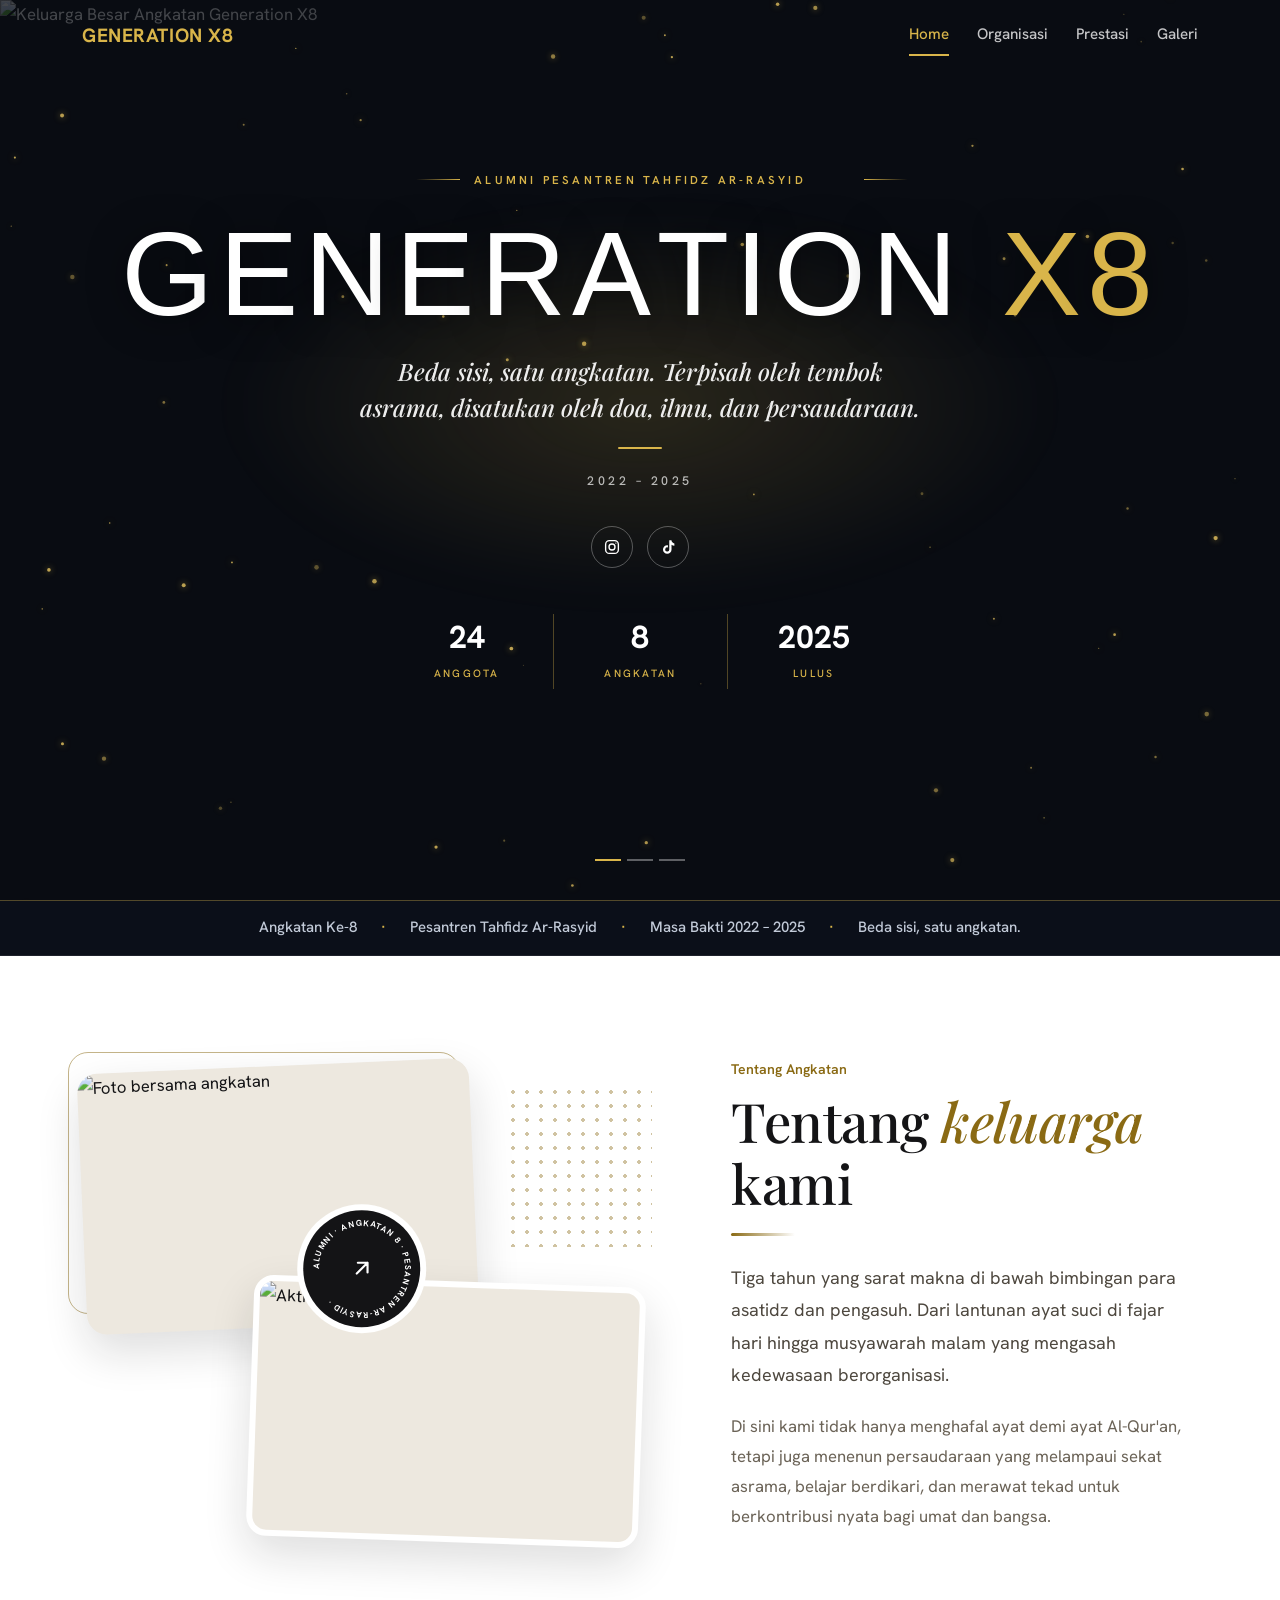
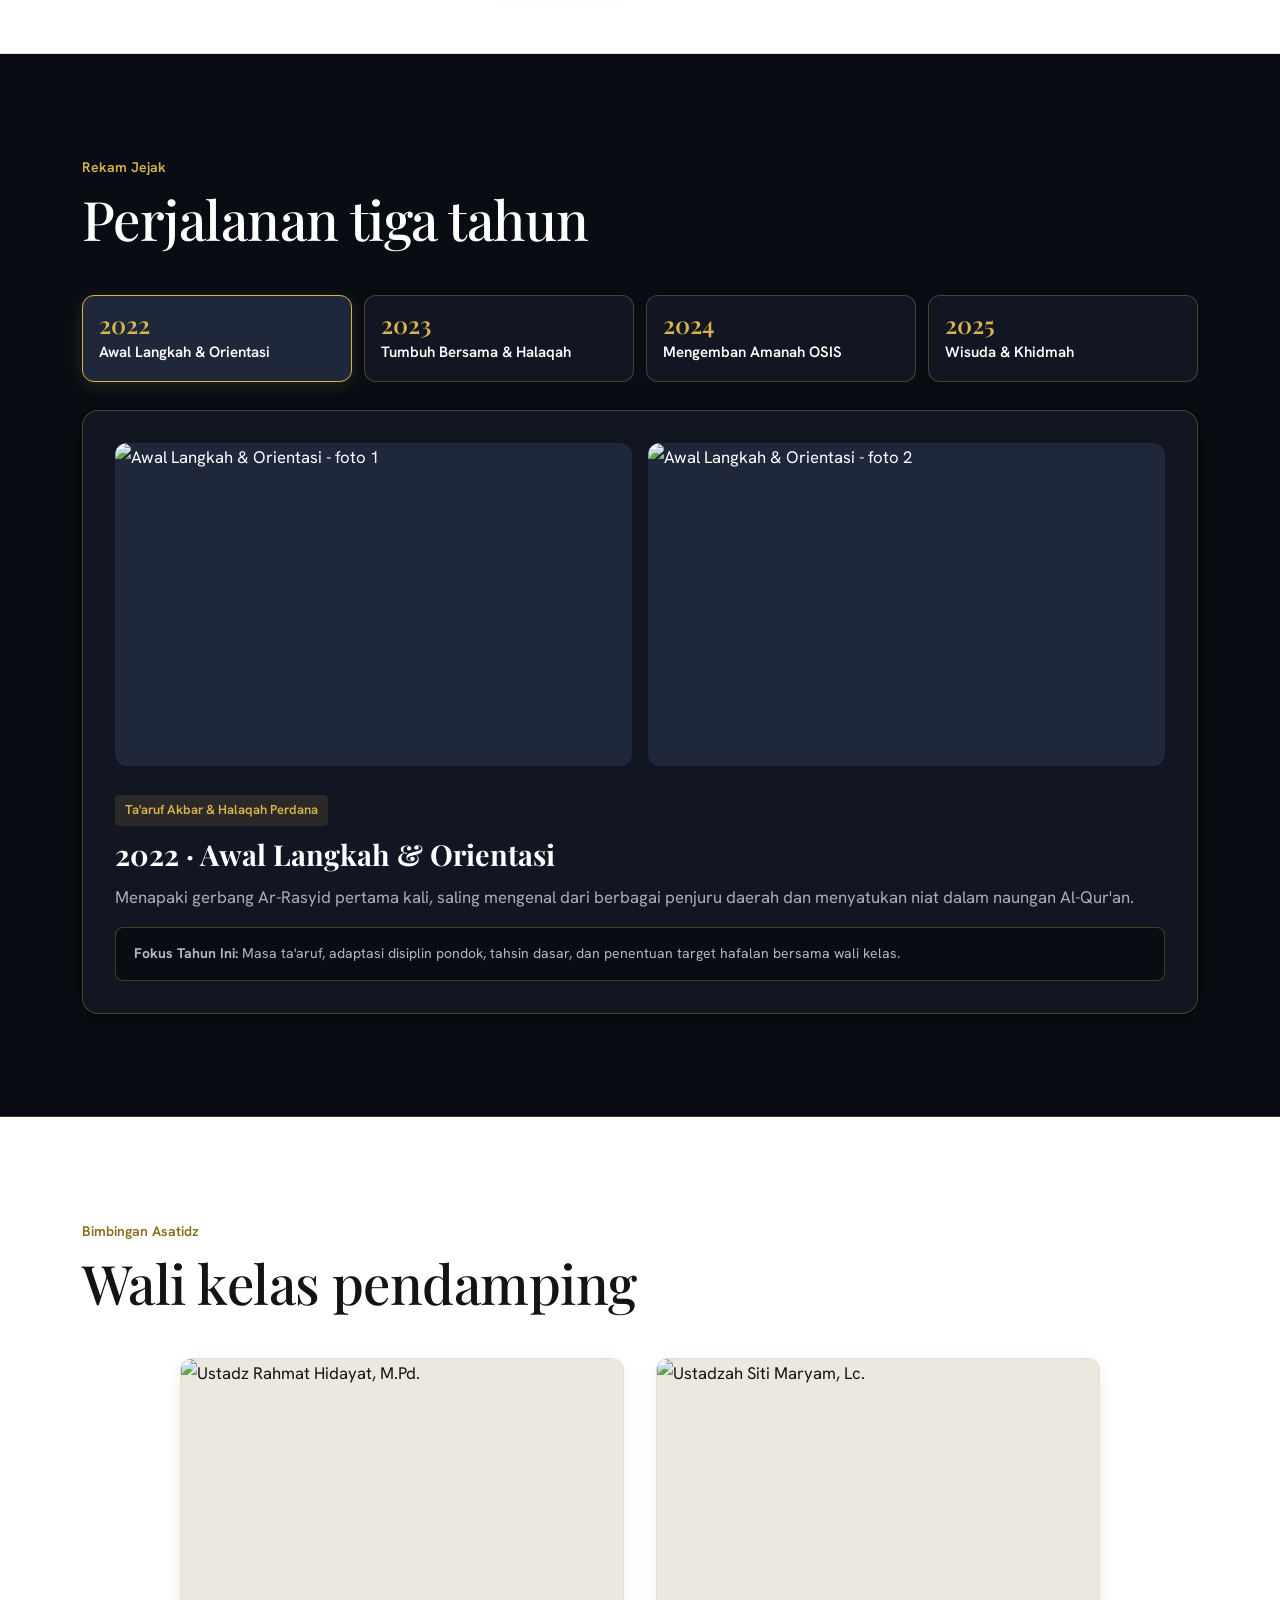
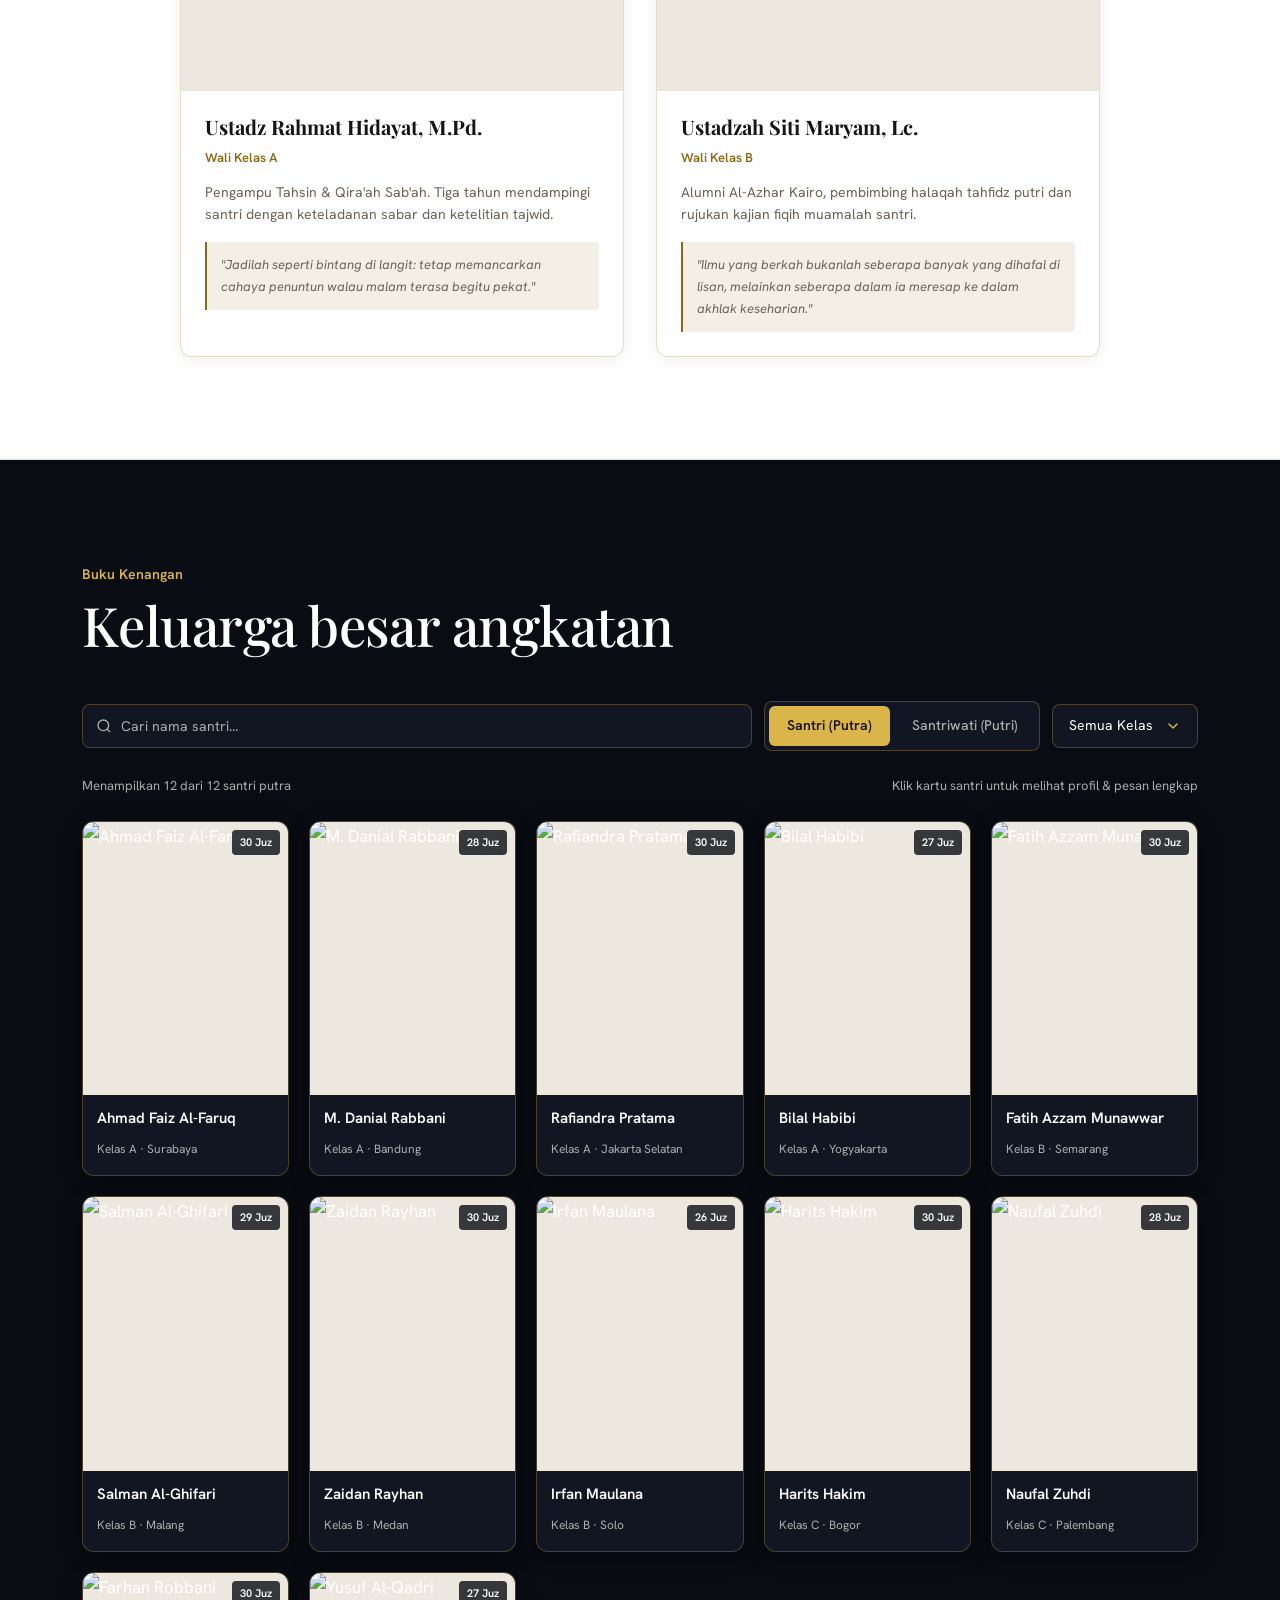
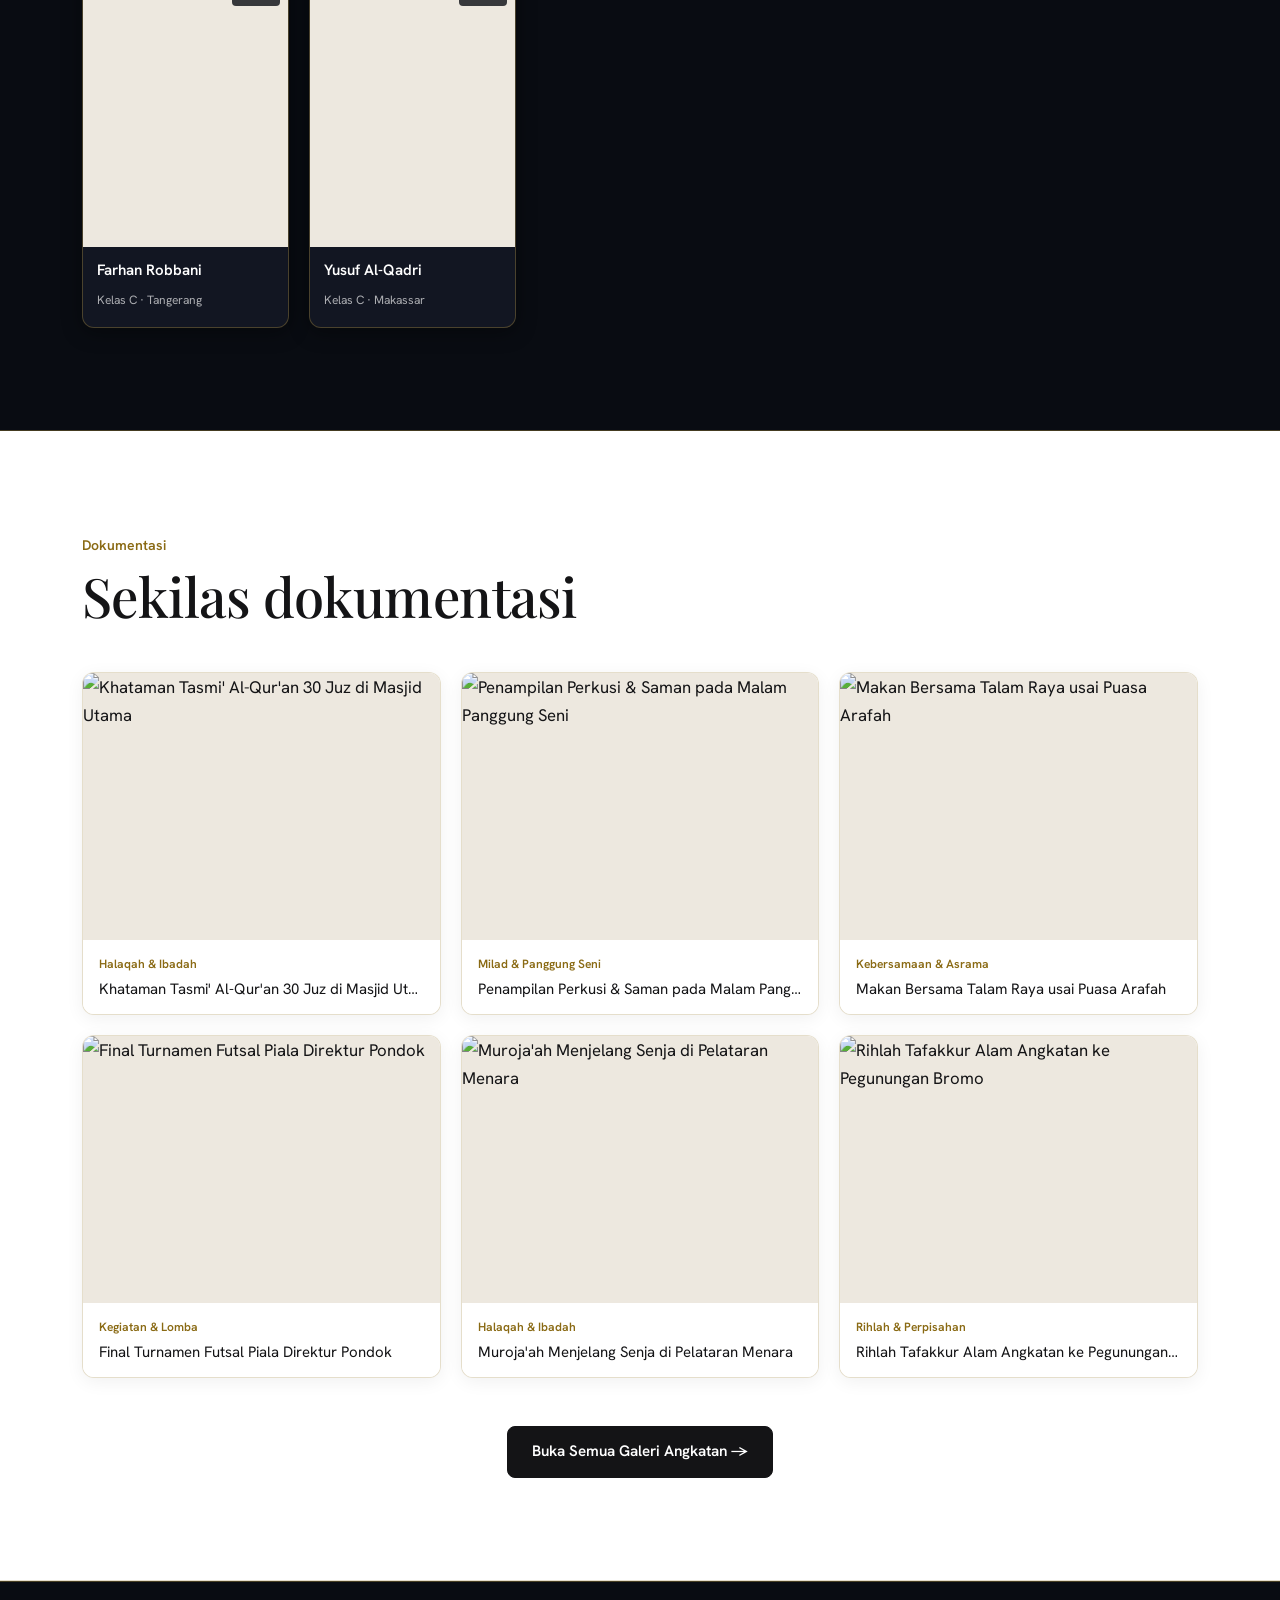
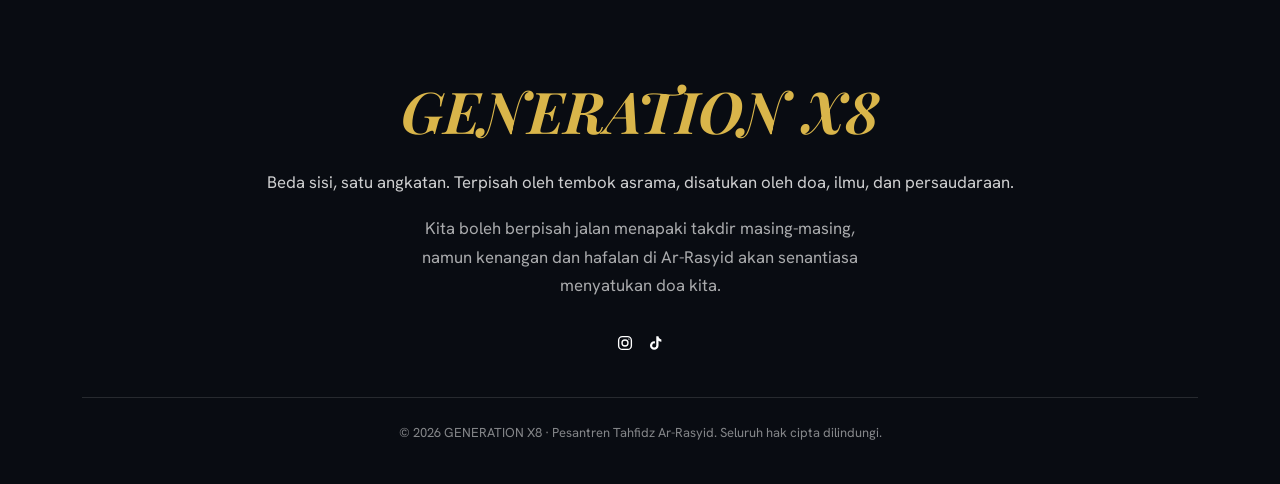
==== commit f057b835: "pus" ====
--- a/index.html
+++ b/index.html
@@ -35,10 +35,7 @@
     <!-- Highlight Strip (Pengganti Bagian Kuning Lama - Sesuai Permintaan) -->
     <div class="highlight-strip" aria-label="Identitas Angkatan">
       <div class="wrap highlight-flex">
-        <span><svg class="star-icon" viewBox="0 0 24 24">
-            <path
-              d="M12 2l2.6 3.6 4.4-.8.8 4.4 3.6 2.6-3.6 2.6-.8 4.4-4.4-.8-2.6 3.6-2.6-3.6-4.4.8-.8-4.4-3.6-2.6 3.6-2.6.8-4.4 4.4.8z" />
-          </svg> Angkatan Ke-8</span>
+        <span> Angkatan Ke-8</span>
         <span class="dot">·</span>
         <span><span>Pesantren Tahfidz <span class="nb">Ar-Rasyid</span></span></span>
         <span class="dot">·</span>
--- a/css/style.css
+++ b/css/style.css
@@ -2471,13 +2471,13 @@
   }
 
   .hero h1 {
-    font-size: 3.4rem;
-    letter-spacing: 0.05em;
-    margin: 24px 0 18px;
+    font-size: clamp(1.45rem, 7vw, 1.95rem);
+    letter-spacing: 0.04em;
+    margin: 20px 0 14px;
   }
 
   .tag {
-    font-size: 0.9rem;
+    font-size: 0.8rem;
     line-height: 1.6;
   }
 
@@ -2558,3 +2558,17 @@
   .social { margin-top: 30px; }
   .hstats { margin-top: 36px; }
 }
+
+/* HP: navbar/header lebih ramping */
+@media (max-width: 600px) {
+  :root { --nav-h: 54px; }
+  .brand { font-size: 0.9rem; }
+  #burger { font-size: 1.2rem; padding: 4px; }
+  #burger svg { width: 18px; height: 18px; }
+}
+
+@media (max-width: 600px) {
+  .tag #hTag { font-size: 0.95rem; line-height: 1.45; }
+  .tag #hSub { font-size: 0.66rem; letter-spacing: 0.22em; }
+  .tag #hSub::before { margin: 16px auto 14px; }
+}
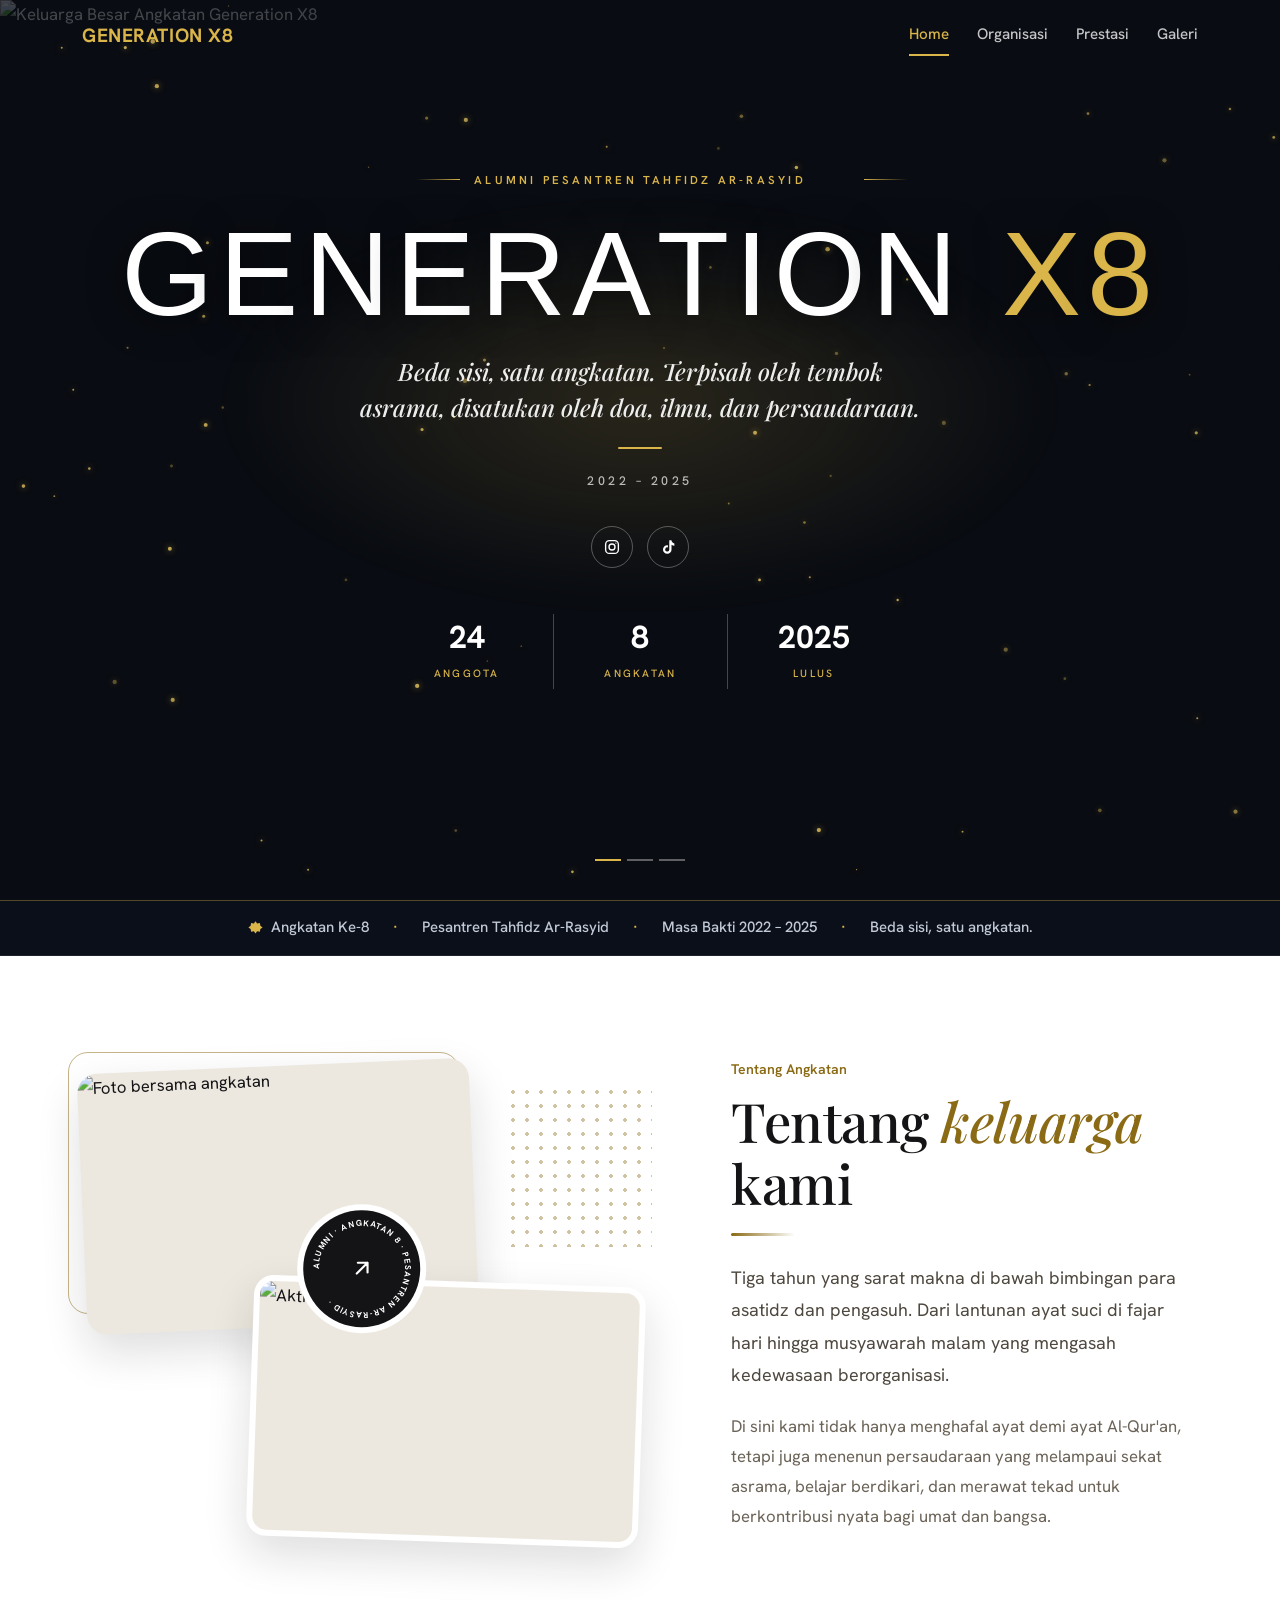
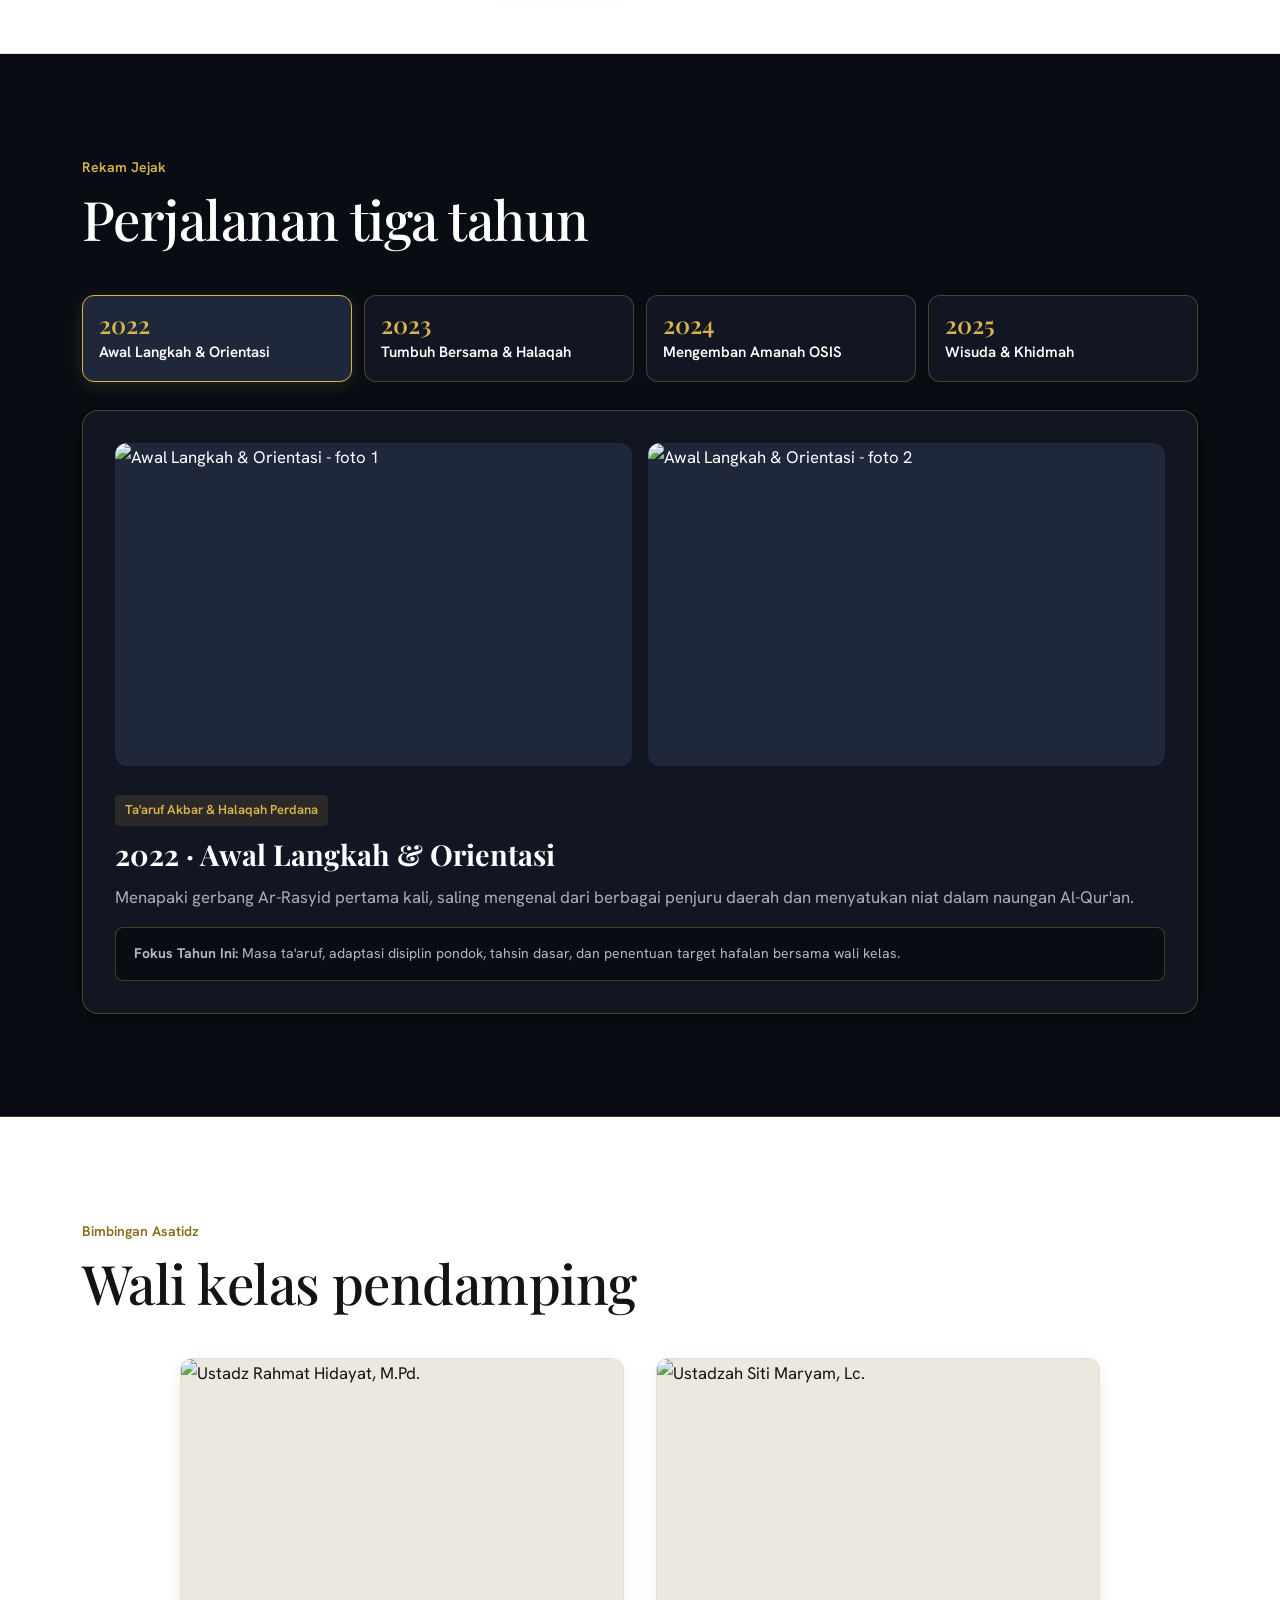
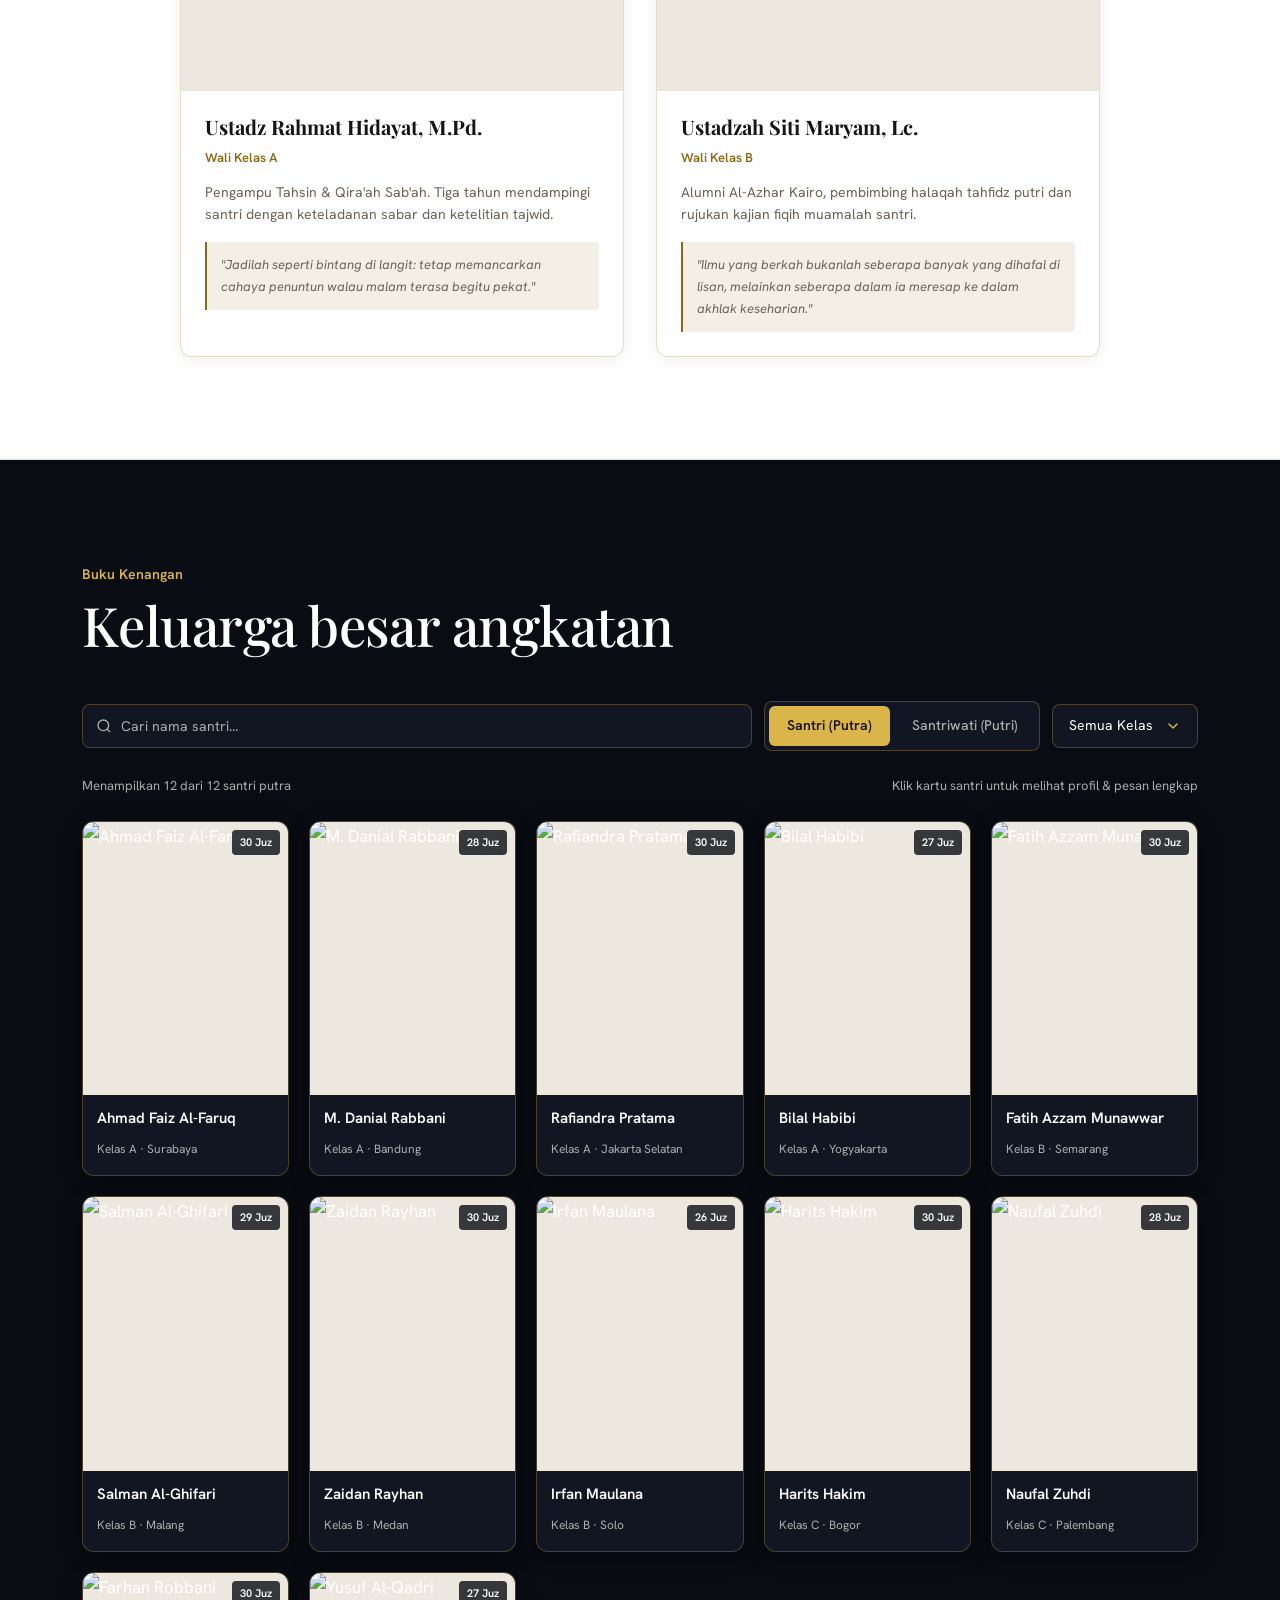
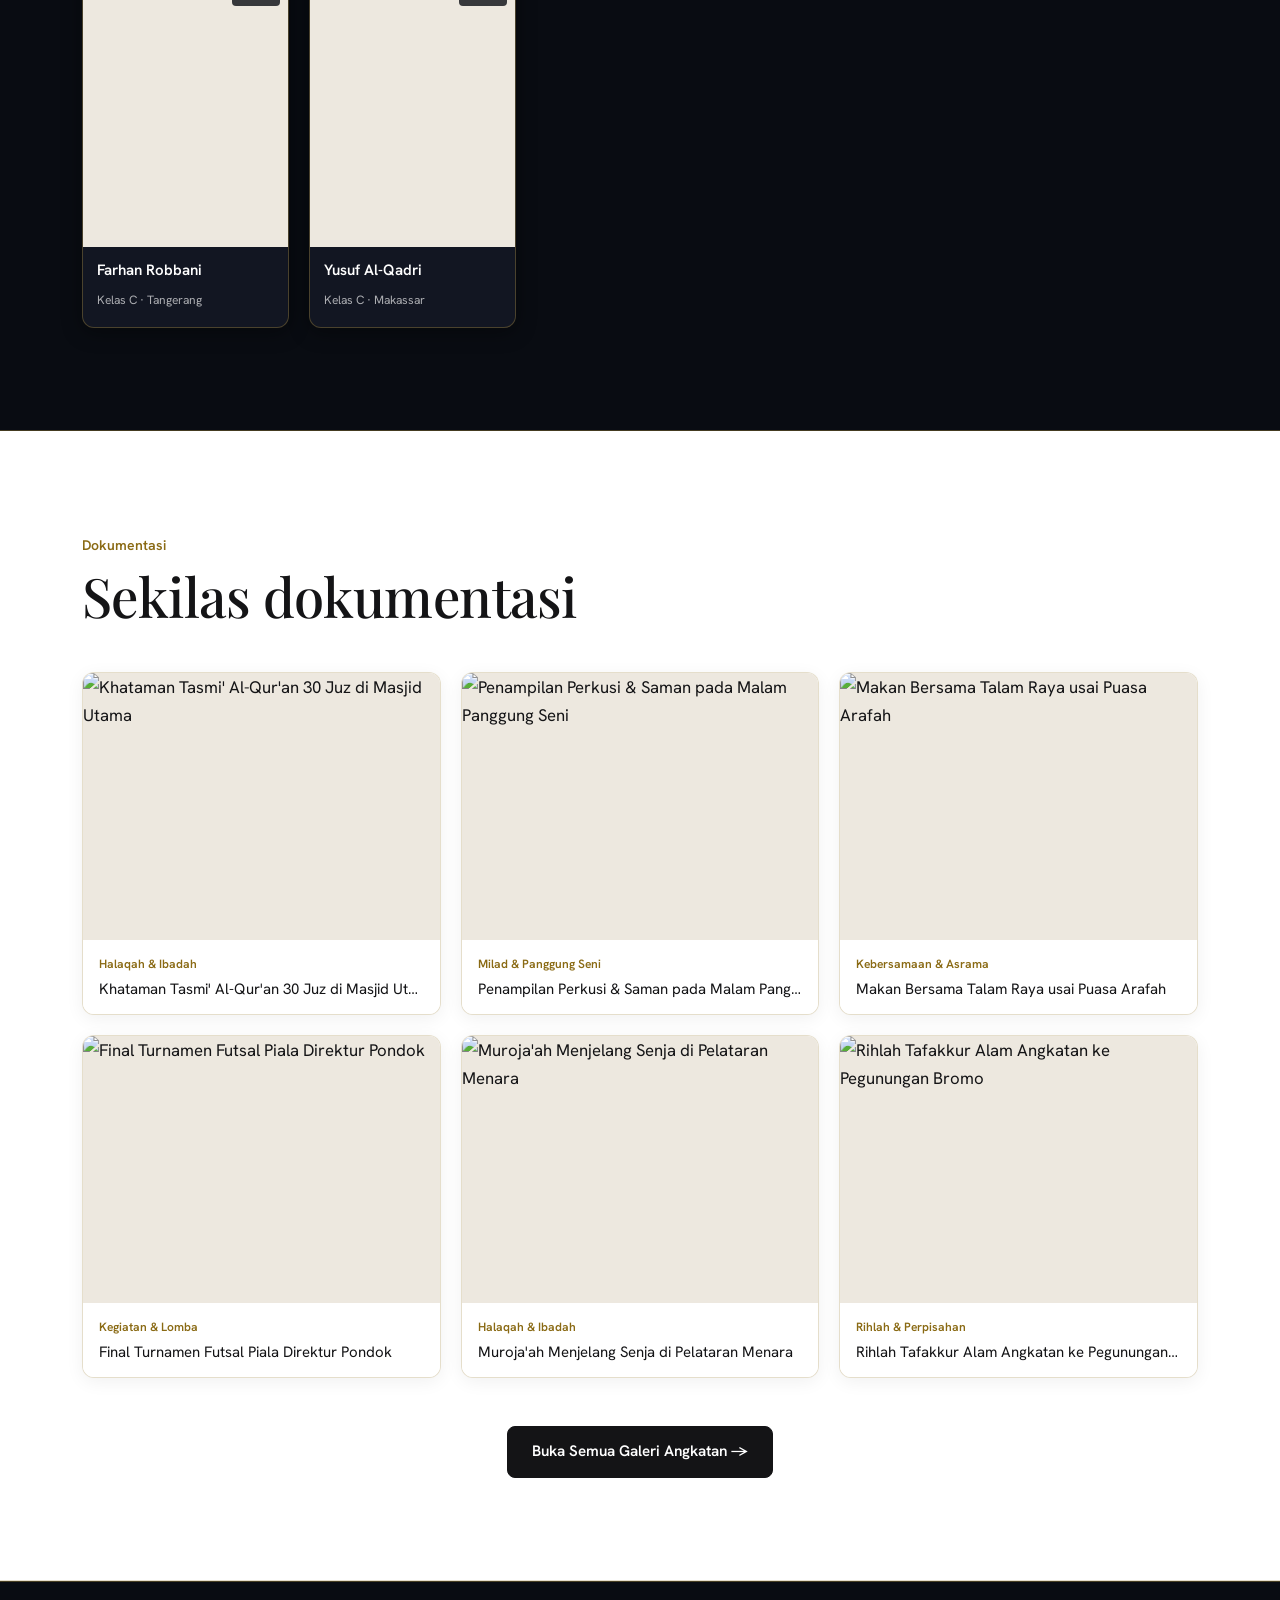
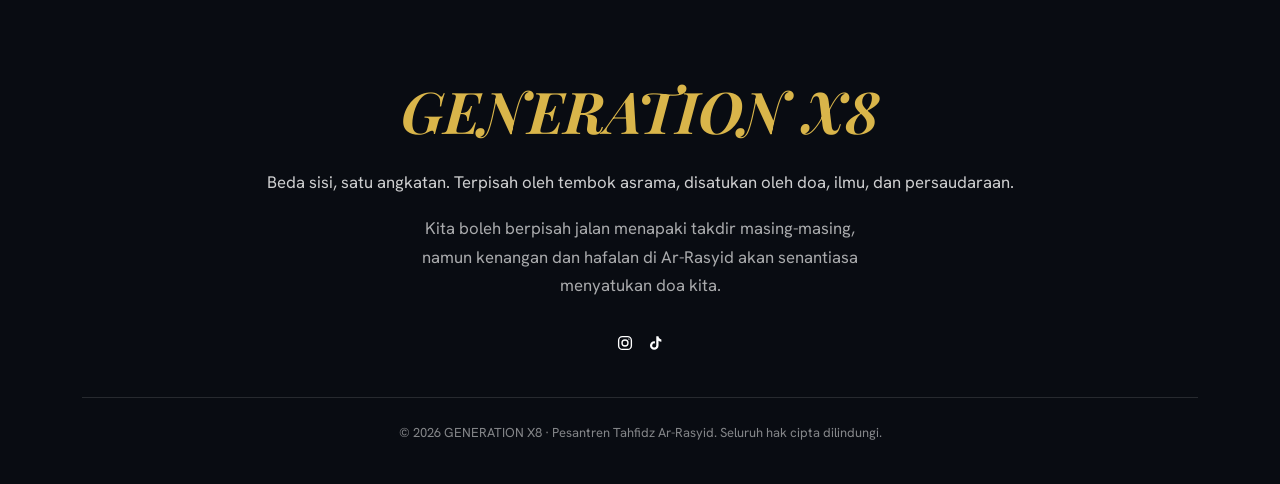
==== commit bc7b97fc: "push" ====
--- a/index.html
+++ b/index.html
@@ -35,7 +35,10 @@
     <!-- Highlight Strip (Pengganti Bagian Kuning Lama - Sesuai Permintaan) -->
     <div class="highlight-strip" aria-label="Identitas Angkatan">
       <div class="wrap highlight-flex">
-        <span> Angkatan Ke-8</span>
+        <span><svg class="star-icon" viewBox="0 0 24 24">
+            <path
+              d="M12 2l2.6 3.6 4.4-.8.8 4.4 3.6 2.6-3.6 2.6-.8 4.4-4.4-.8-2.6 3.6-2.6-3.6-4.4.8-.8-4.4-3.6-2.6 3.6-2.6.8-4.4 4.4.8z" />
+          </svg> Angkatan Ke-8</span>
         <span class="dot">·</span>
         <span><span>Pesantren Tahfidz <span class="nb">Ar-Rasyid</span></span></span>
         <span class="dot">·</span>
--- a/css/style.css
+++ b/css/style.css
@@ -2572,3 +2572,59 @@
   .tag #hSub { font-size: 0.66rem; letter-spacing: 0.22em; }
   .tag #hSub::before { margin: 16px auto 14px; }
 }
+
+/* HP: statistik & filter prestasi dirapikan */
+@media (max-width: 600px) {
+  .prestasi-stats-bar {
+    gap: 0;
+    padding: 14px 4px;
+    margin-bottom: 24px;
+  }
+
+  .prestasi-stat-item {
+    padding: 2px 8px;
+    display: flex;
+    flex-direction: column;
+    align-items: center;
+    justify-content: flex-start;
+  }
+
+  .prestasi-stat-num {
+    font-size: 1.7rem;
+    margin-bottom: 4px;
+  }
+
+  .prestasi-stat-label {
+    font-size: 0.7rem;
+    line-height: 1.35;
+    text-wrap: balance;
+  }
+
+  /* Chip jadi satu baris yang bisa digeser, tepi sampai ke layar */
+  .chips {
+    flex-wrap: nowrap;
+    gap: 8px;
+    margin: 0 -20px 24px;
+    padding: 2px 20px 8px;
+    overflow-x: auto;
+    scroll-snap-type: x proximity;
+    scroll-padding: 0 20px;
+    scrollbar-width: none;
+    -webkit-overflow-scrolling: touch;
+  }
+
+  .chips::-webkit-scrollbar { display: none; }
+
+  .chip-btn {
+    flex: none;
+    white-space: nowrap;
+    padding: 8px 14px;
+    font-size: 0.8rem;
+    scroll-snap-align: start;
+  }
+
+  .grid-prestasi {
+    grid-template-columns: 1fr;
+    gap: 20px;
+  }
+}
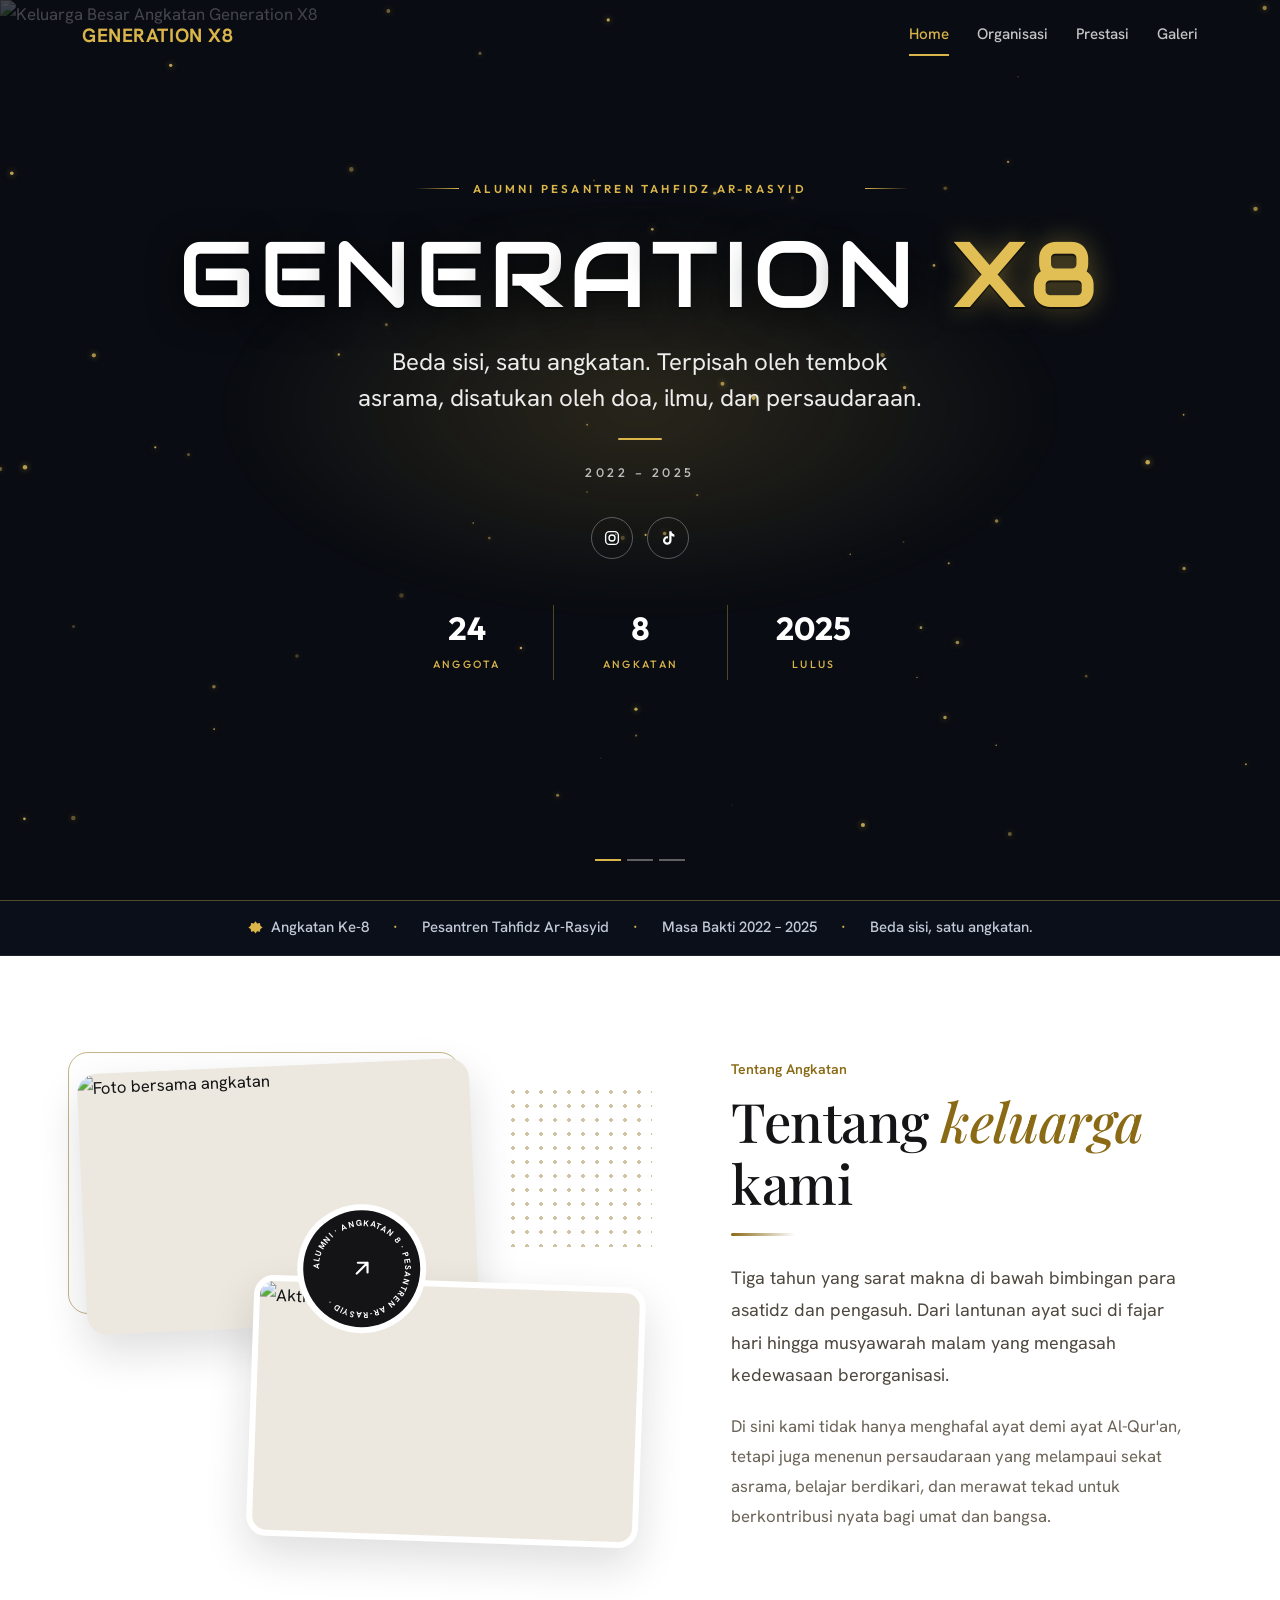
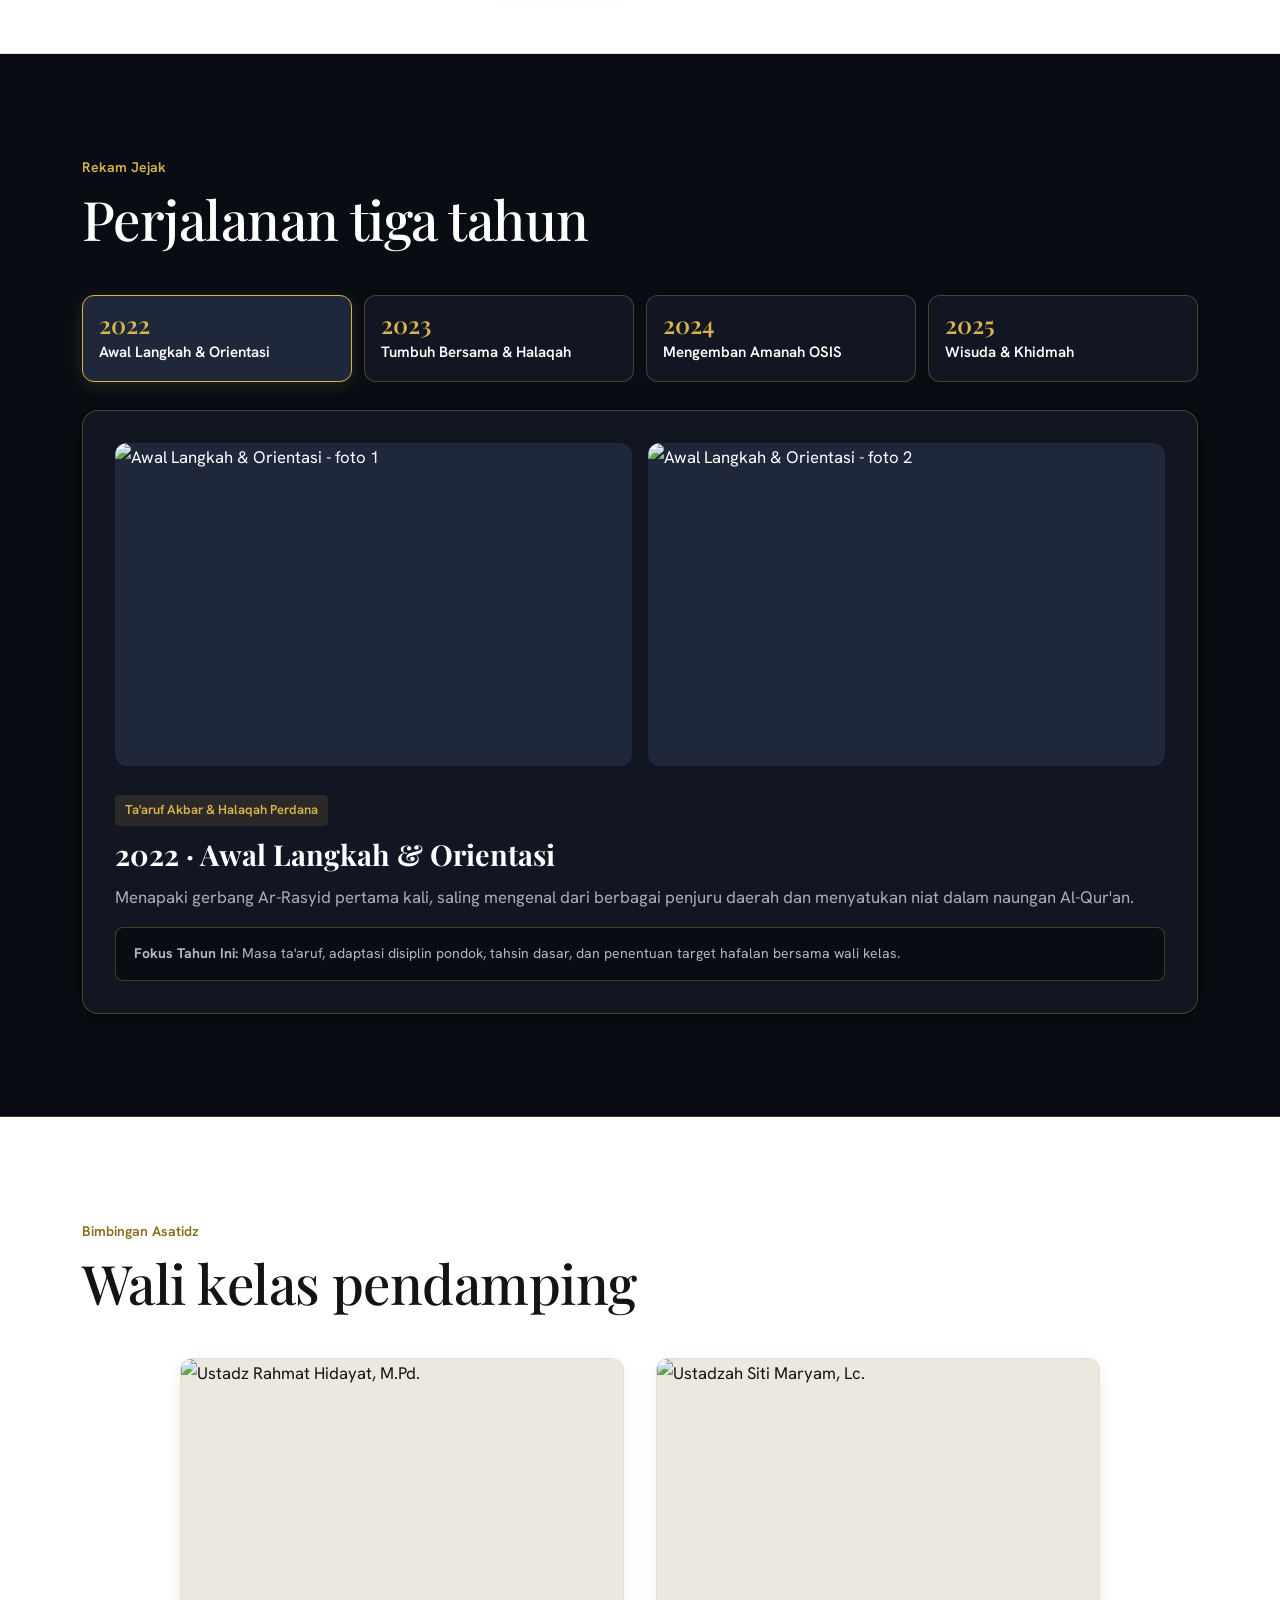
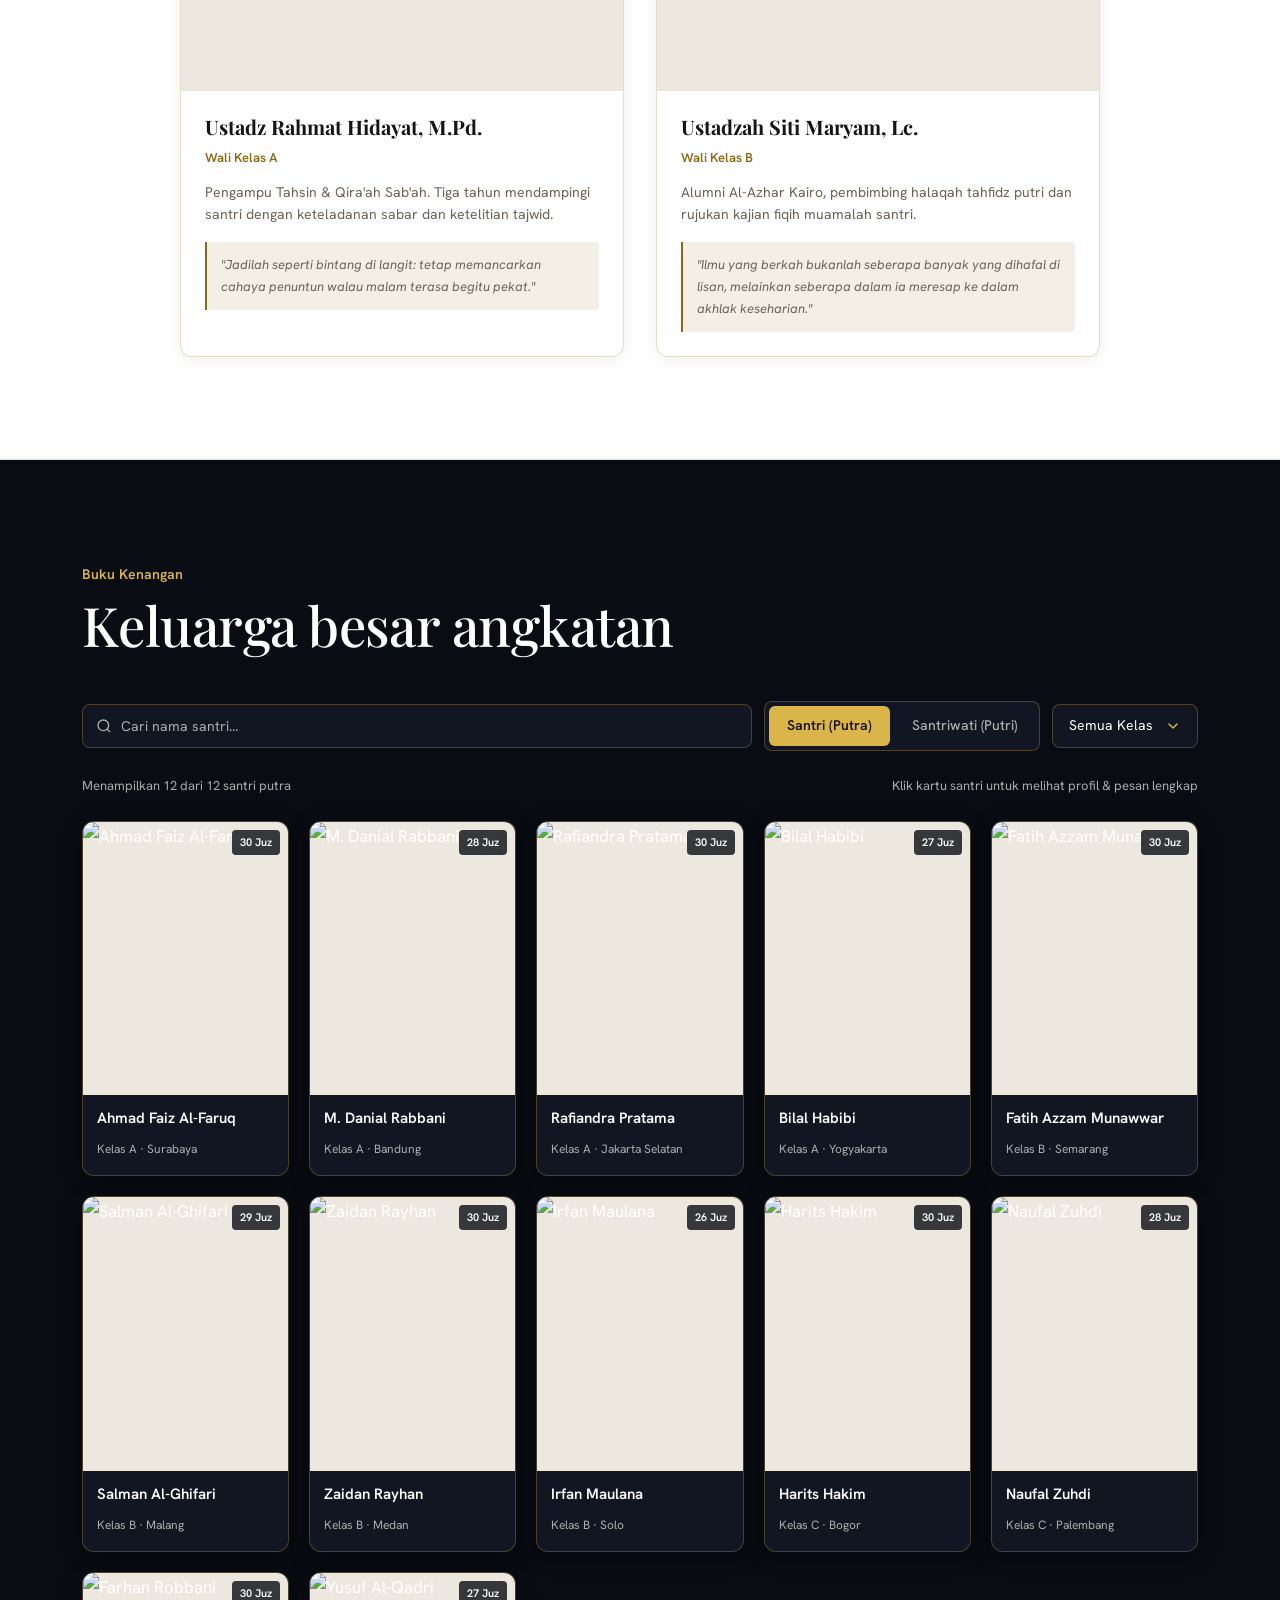
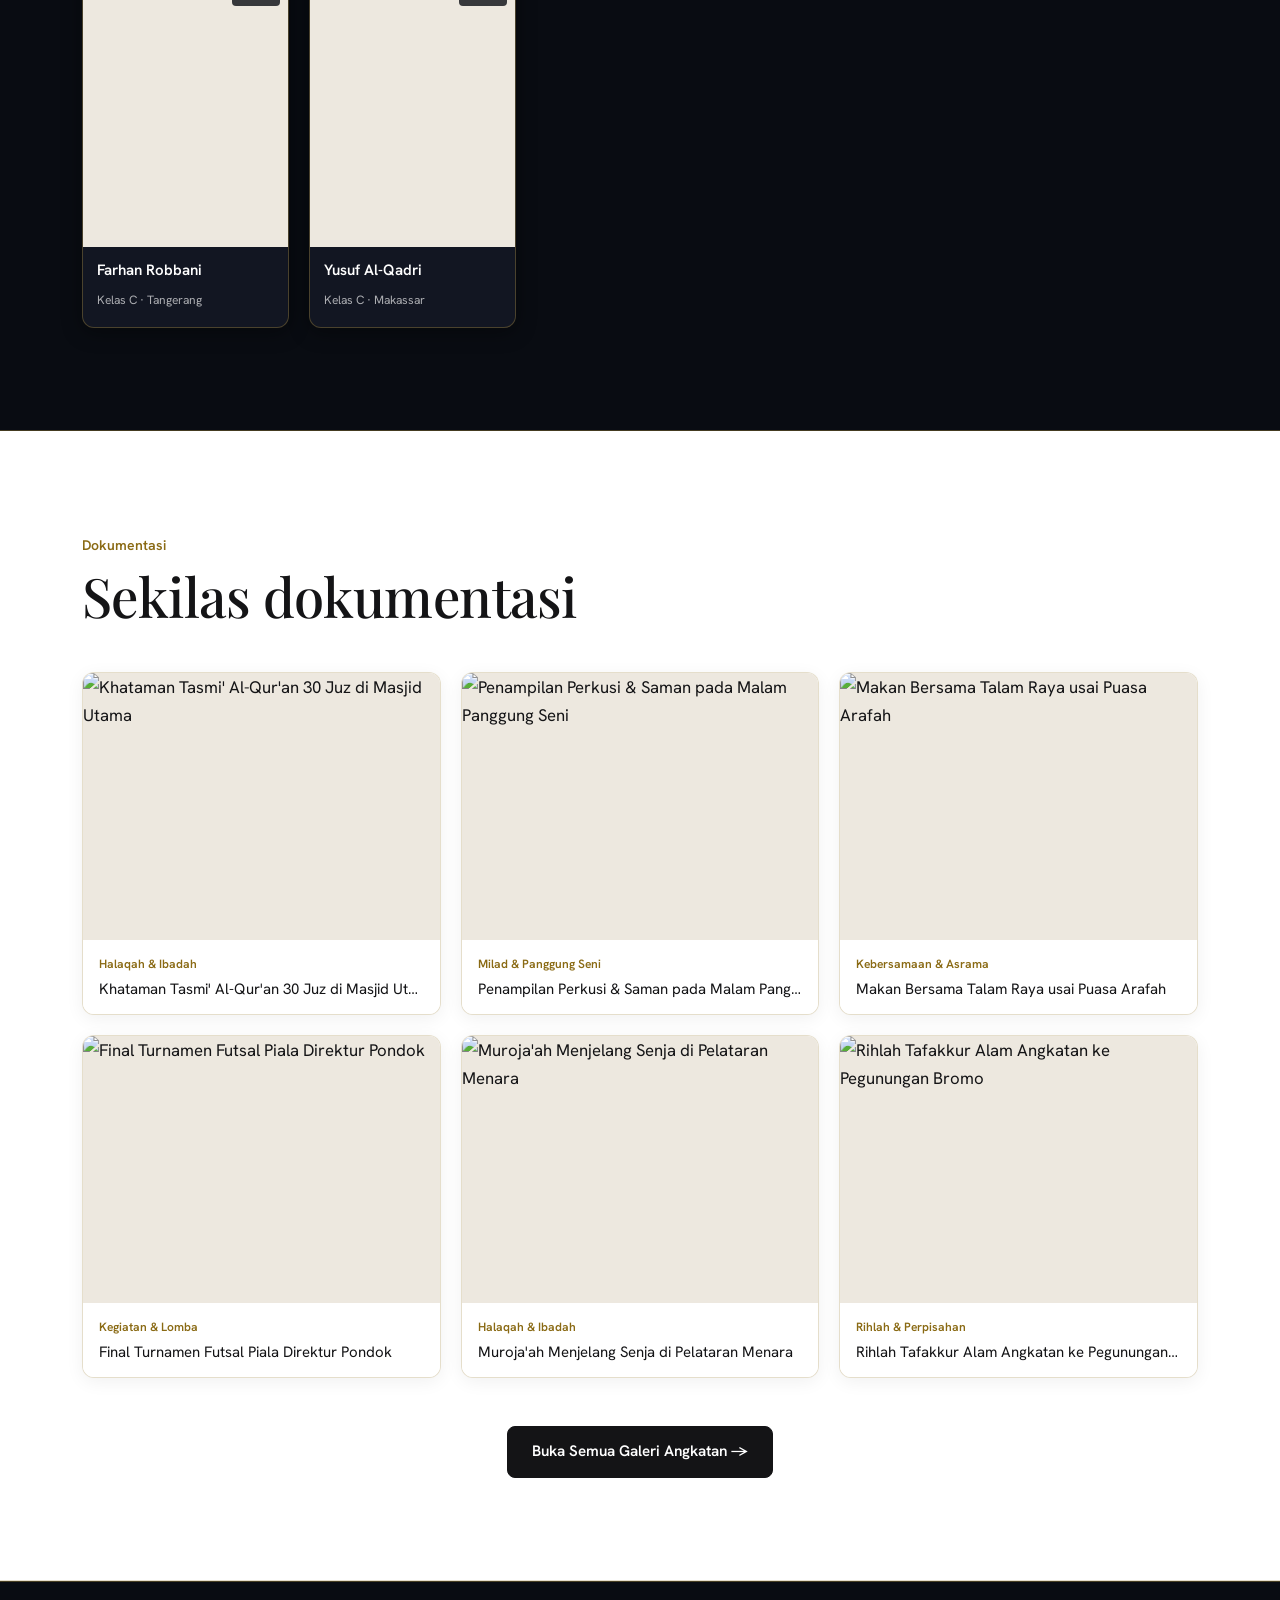
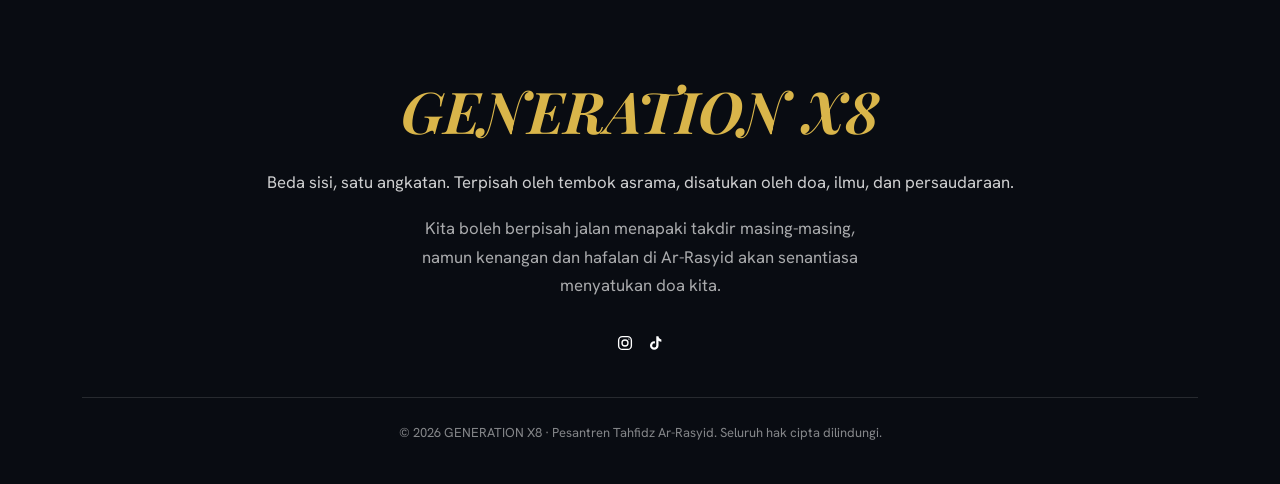
==== commit ac29b26d: "push" ====
--- a/index.html
+++ b/index.html
@@ -9,7 +9,7 @@
   <link rel="preconnect" href="https://fonts.googleapis.com">
   <link rel="preconnect" href="https://fonts.gstatic.com" crossorigin>
   <link
-    href="https://fonts.googleapis.com/css2?family=Hanken+Grotesk:wght@400;500;600;700&family=Playfair+Display:ital,wght@0,500;0,600;0,700;1,500;1,600;1,700&display=swap"
+    href="https://fonts.googleapis.com/css2?family=Hanken+Grotesk:wght@400;500;600;700&family=Audiowide&family=Outfit:wght@400;600;700&family=Playfair+Display:ital,wght@0,500;0,600;0,700;1,500;1,600;1,700&display=swap"
     rel="stylesheet">
   <link rel="stylesheet" href="css/style.css">
 </head>
--- a/css/style.css
+++ b/css/style.css
@@ -426,12 +426,12 @@
 }
 
 .hero h1 {
-  font-family: var(--title);
+  font-family: 'Audiowide', 'Orbitron', var(--title);
   font-style: normal;
   font-weight: 400;
-  font-size: clamp(3.6rem, 11vw, 7.4rem);
-  line-height: 0.95;
-  letter-spacing: 0.05em;
+  font-size: clamp(2.8rem, 8.4vw, 5.8rem);
+  line-height: 1.02;
+  letter-spacing: 0.04em;
   color: #ffffff;
   margin: 30px 0 22px;
   text-shadow: 0 4px 36px rgba(0, 0, 0, 0.6);
@@ -475,9 +475,9 @@
 }
 
 .tag #hTag {
-  font-family: var(--serif);
-  font-style: italic;
-  font-weight: 500;
+  font-family: var(--sans);
+  font-style: normal;
+  font-weight: 400;
   font-size: clamp(1.15rem, 2.4vw, 1.5rem);
   color: rgba(255, 255, 255, 0.92);
   line-height: 1.5;
@@ -2471,9 +2471,10 @@
   }
 
   .hero h1 {
-    font-size: clamp(1.45rem, 7vw, 1.95rem);
+    font-size: clamp(1.8rem, 8.4vw, 2.3rem);
     letter-spacing: 0.04em;
-    margin: 20px 0 14px;
+    line-height: 1;
+    margin: 20px 0 22px;
   }
 
   .tag {
@@ -2628,3 +2629,14 @@
     gap: 20px;
   }
 }
+
+/* Judul hero dibuat beda dari teks lain: tebal, kondensed, X8 emas bercahaya */
+.hero h1 {
+  text-shadow: 0 2px 0 rgba(0, 0, 0, 0.5), 0 6px 34px rgba(0, 0, 0, 0.75);
+}
+
+.hero h1 .hw.acc {
+  color: #e2bf55;
+  -webkit-text-stroke: 0;
+  text-shadow: 0 2px 0 rgba(0, 0, 0, 0.55), 0 0 26px rgba(217, 181, 74, 0.45);
+}
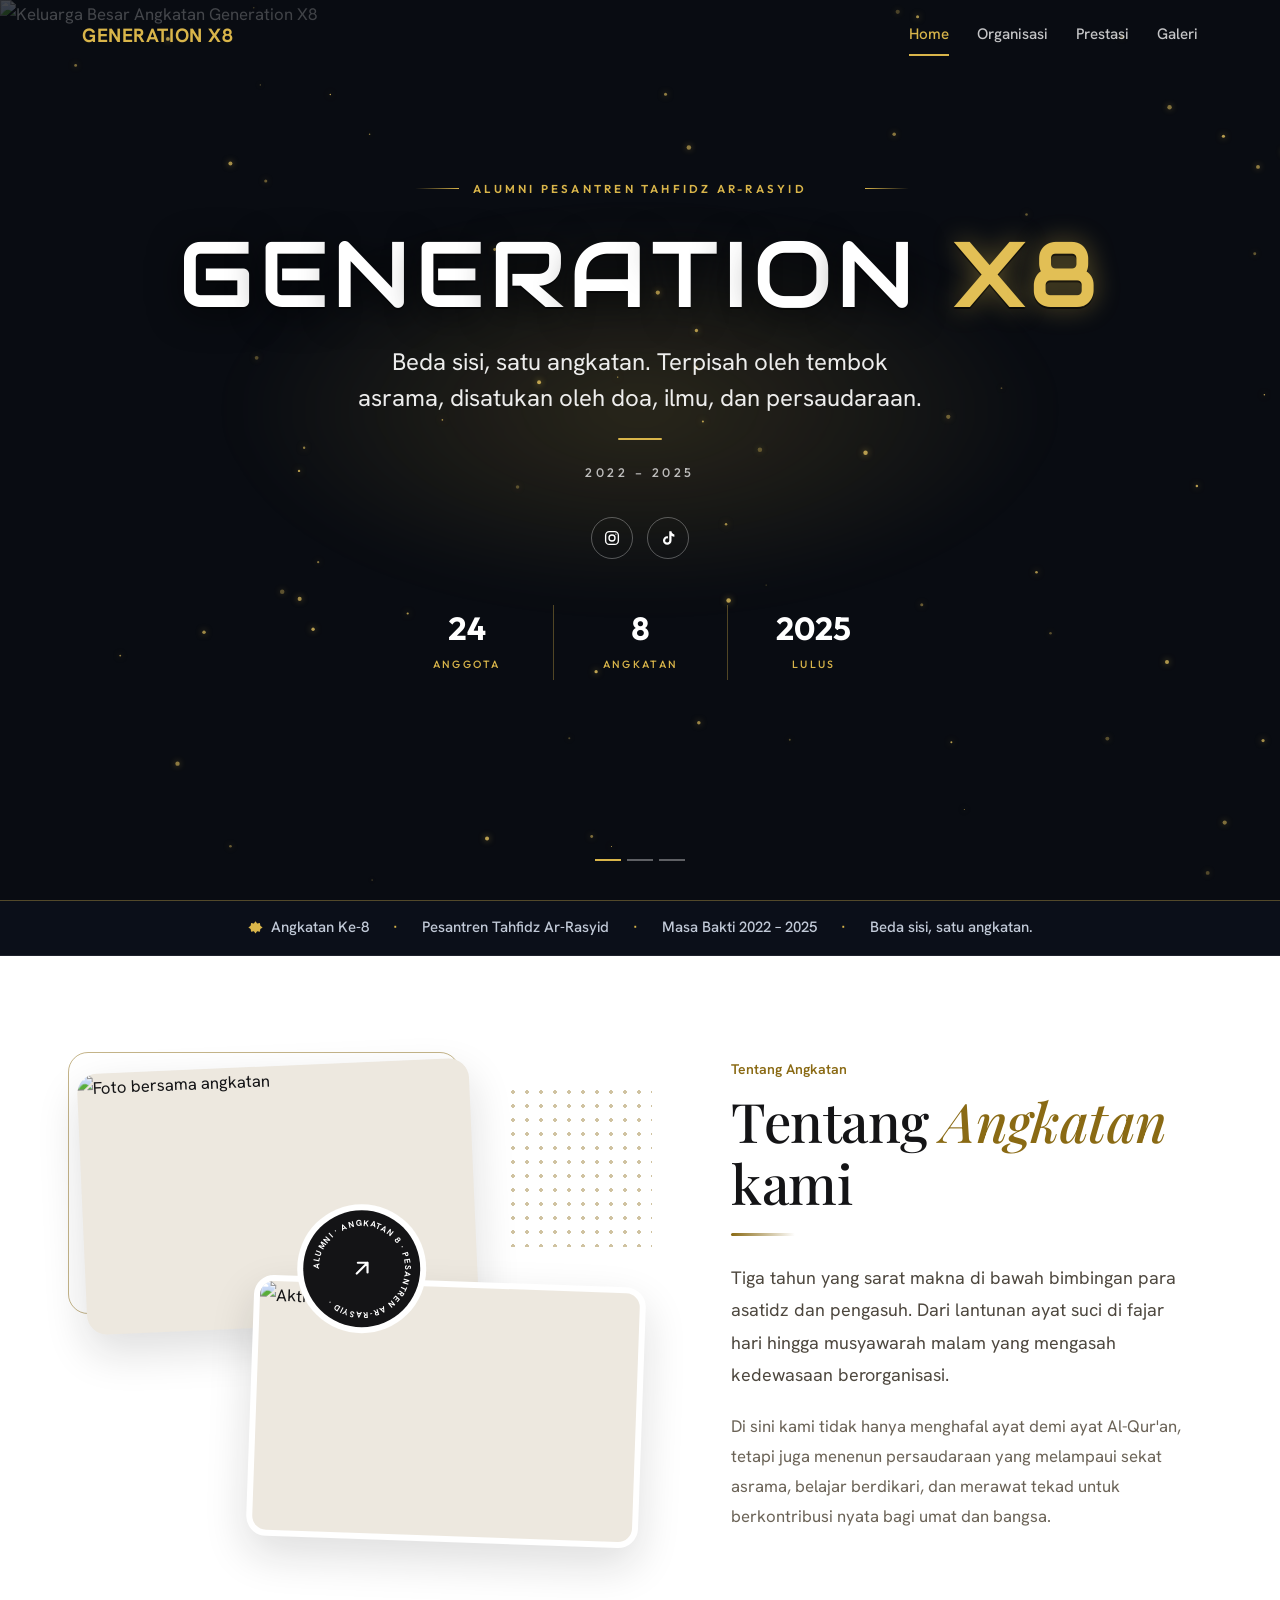
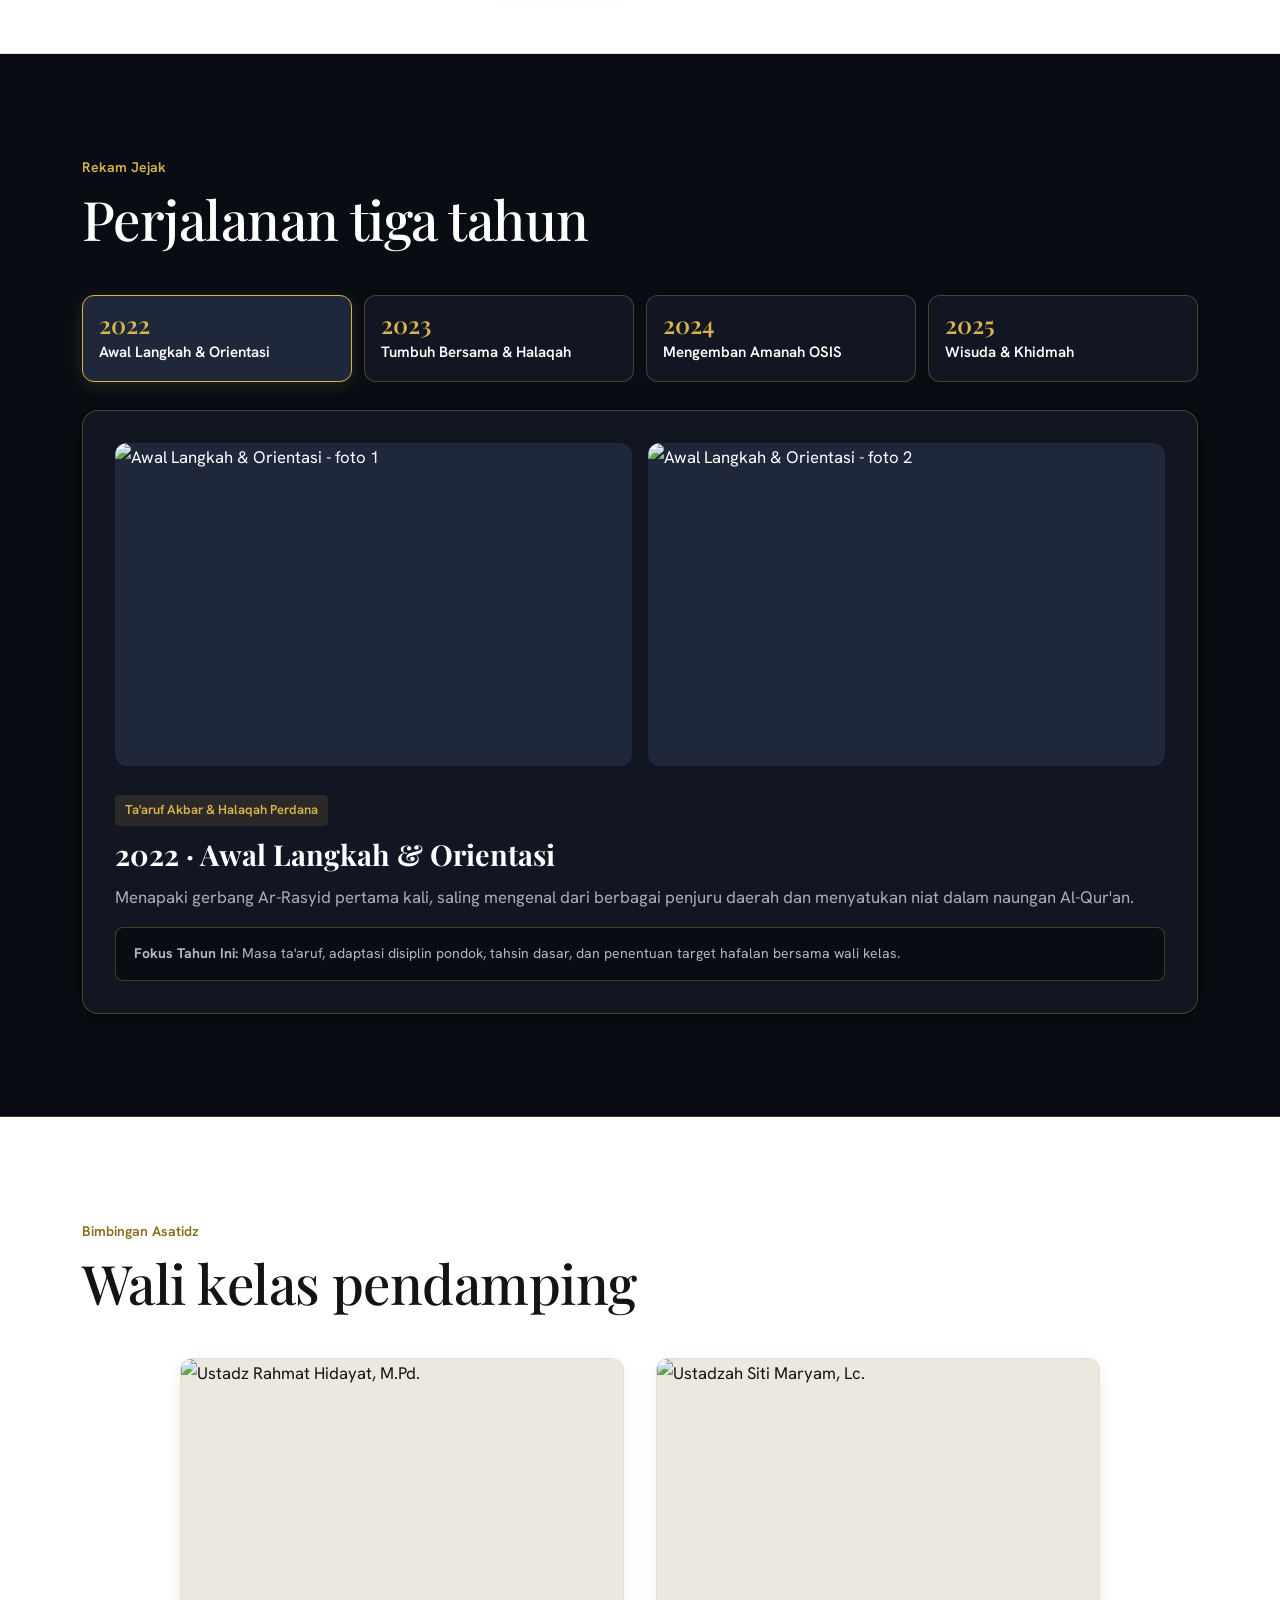
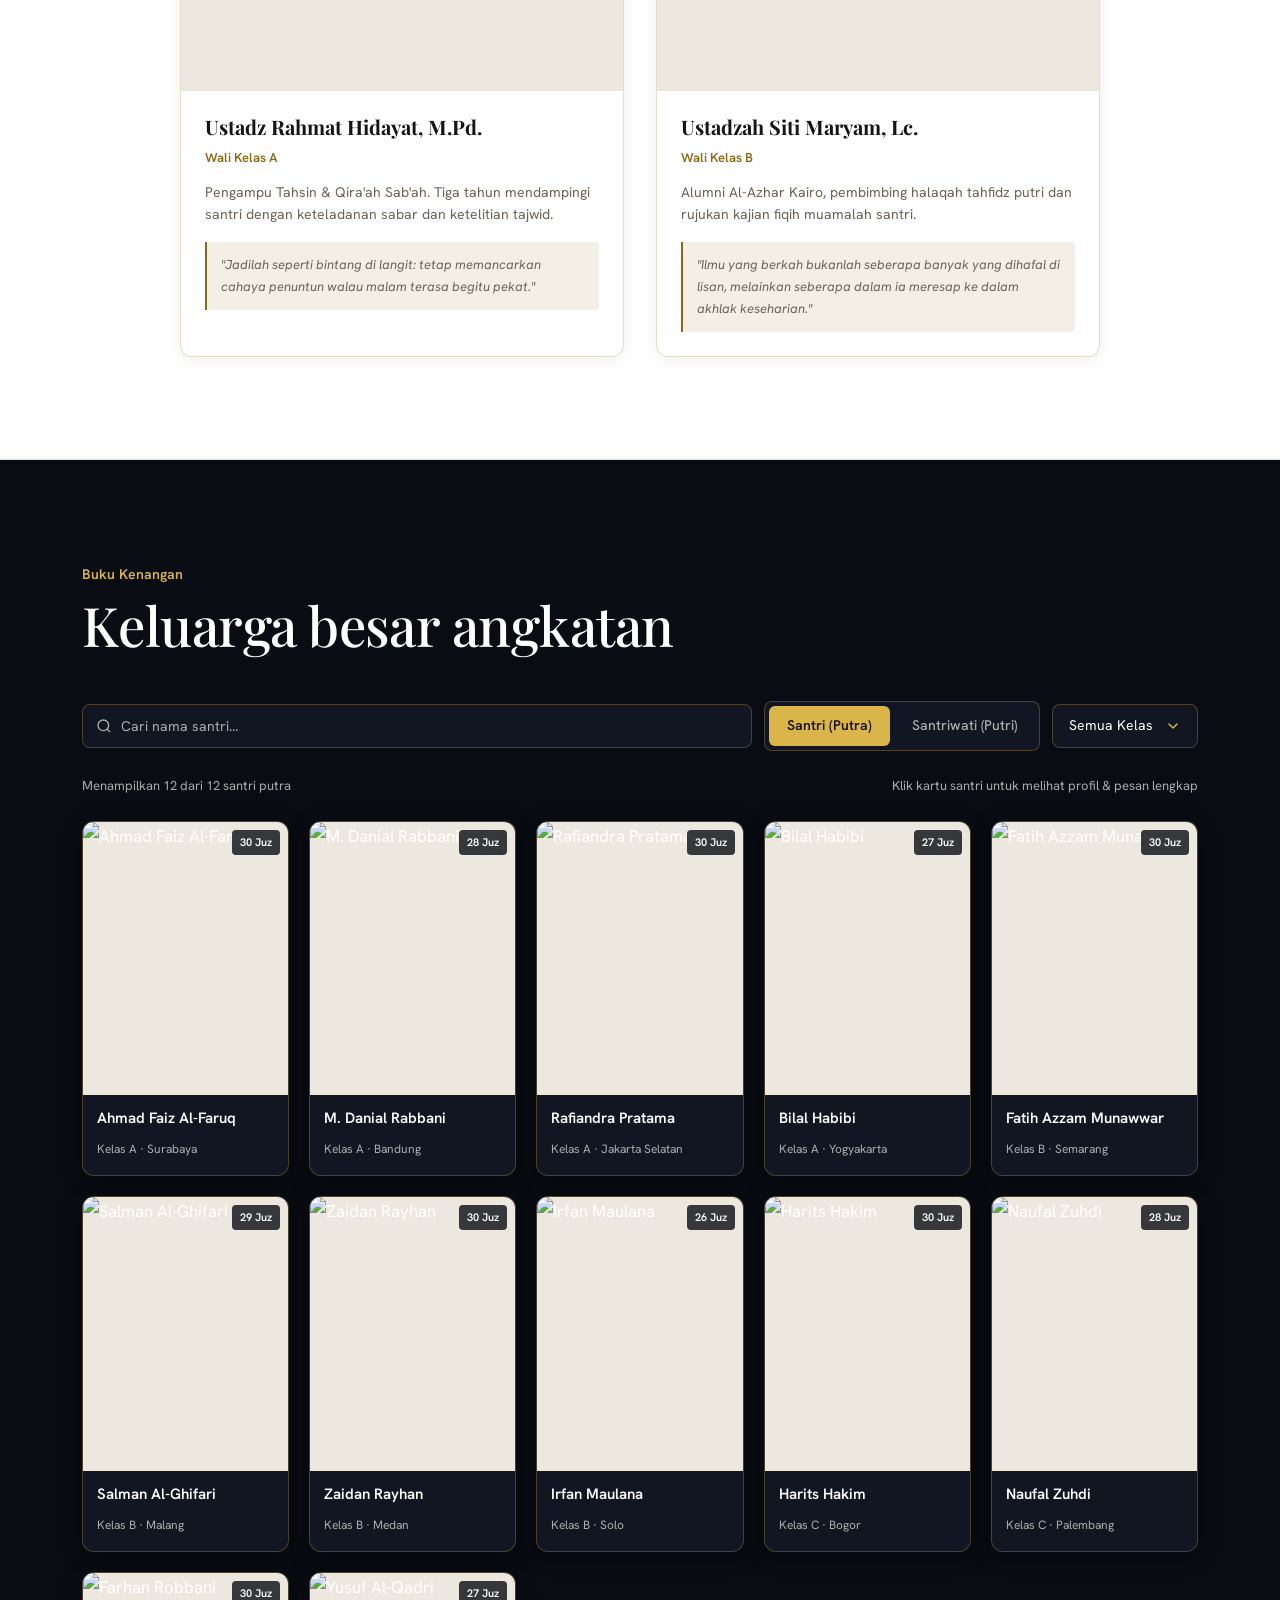
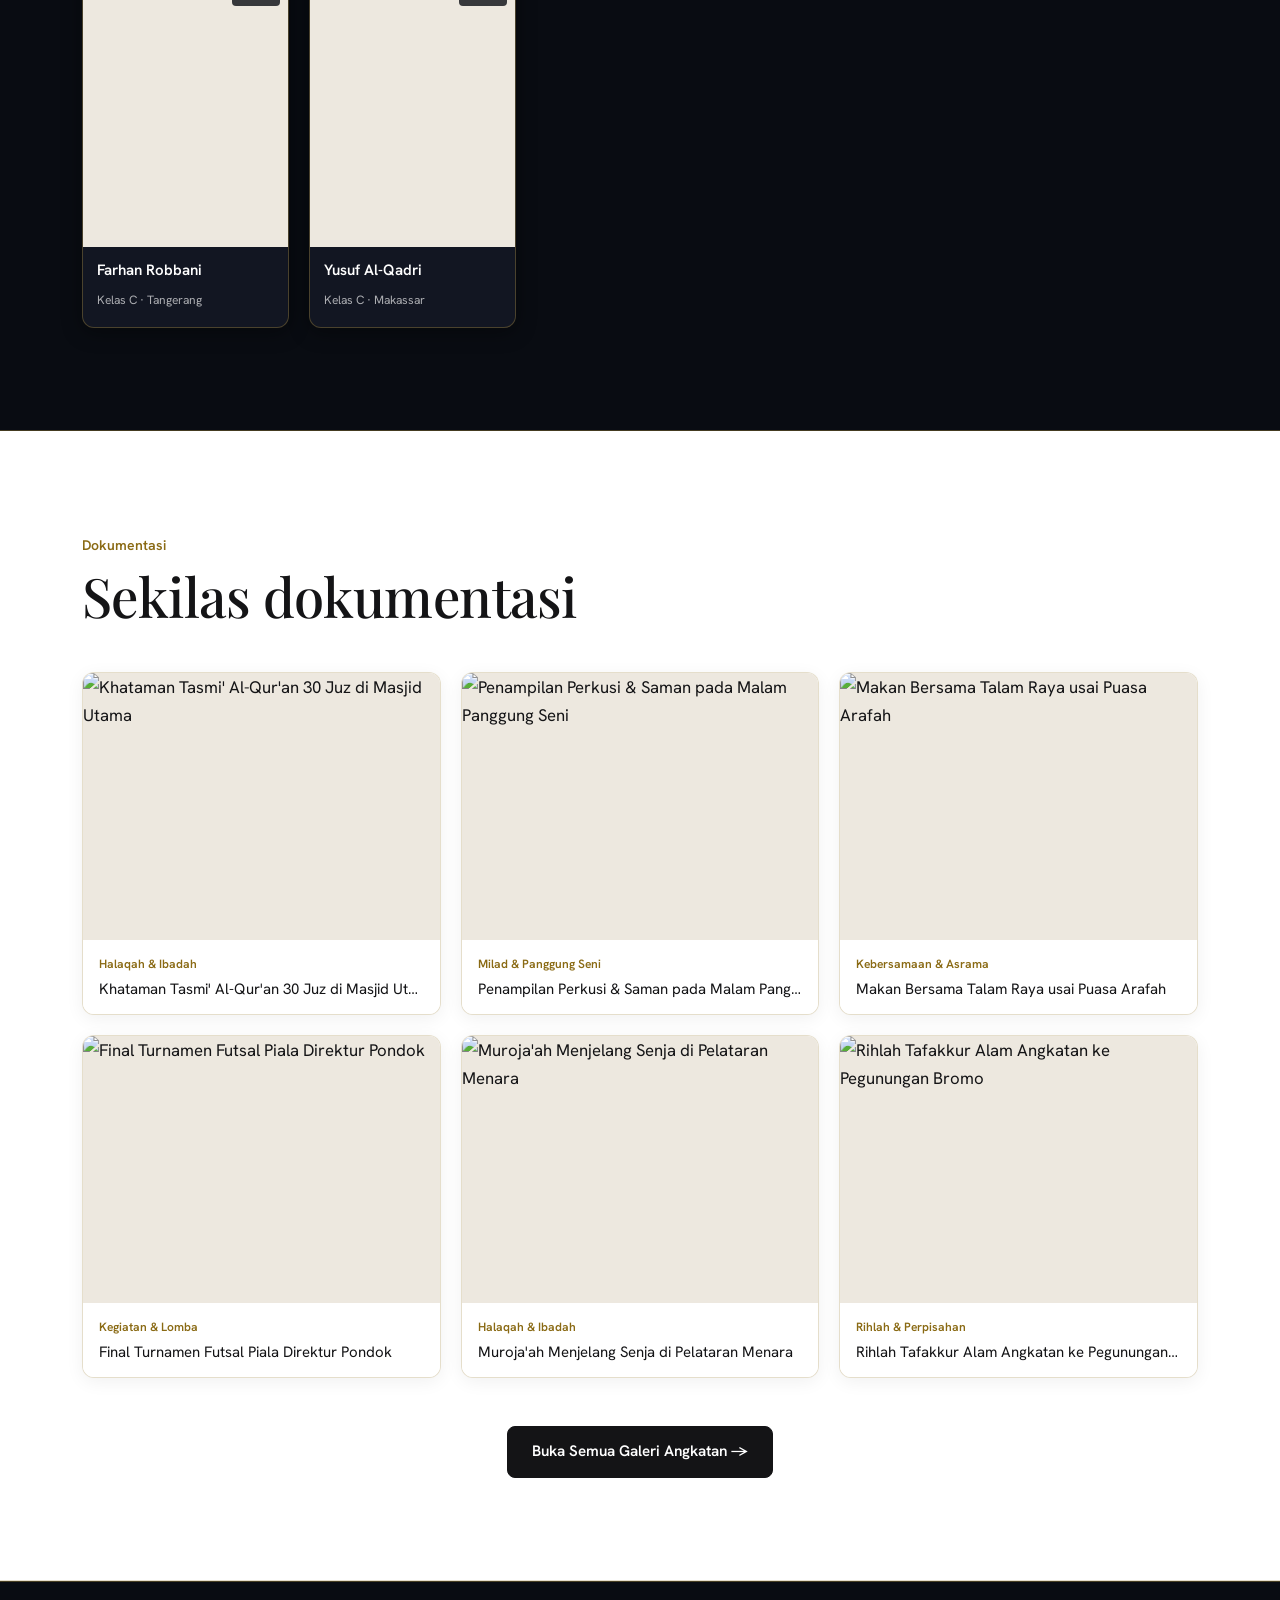
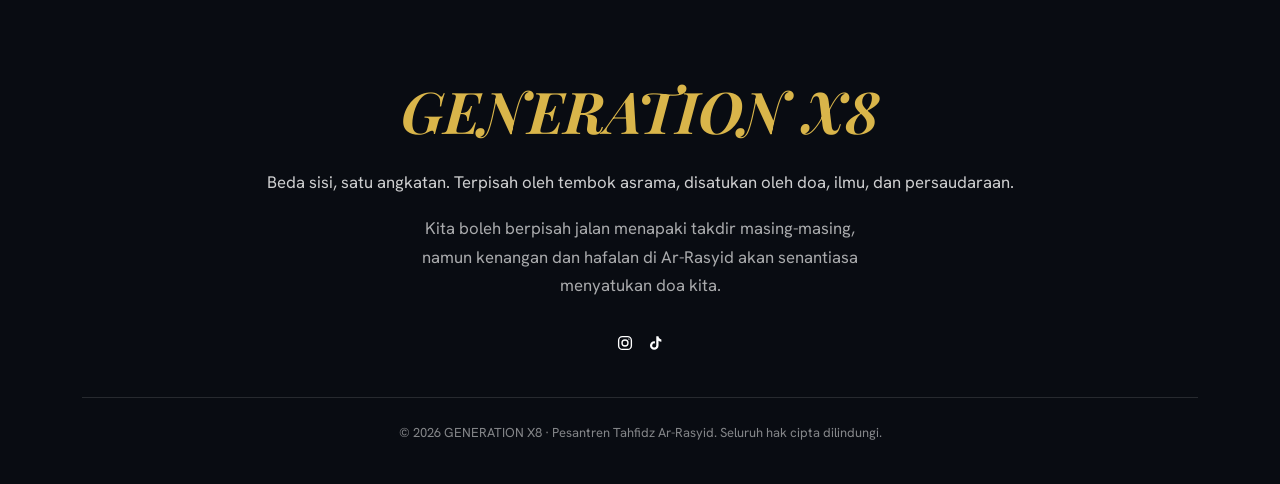
==== commit b62323d6: "push" ====
--- a/index.html
+++ b/index.html
@@ -64,7 +64,7 @@
         </div>
         <div class="rv">
           <p class="eyebrow">Tentang Angkatan</p>
-          <h2>Tentang <em>keluarga</em> kami</h2>
+          <h2>Tentang <em>Angkatan</em> kami</h2>
           <div id="cerita"></div>
         </div>
       </div>
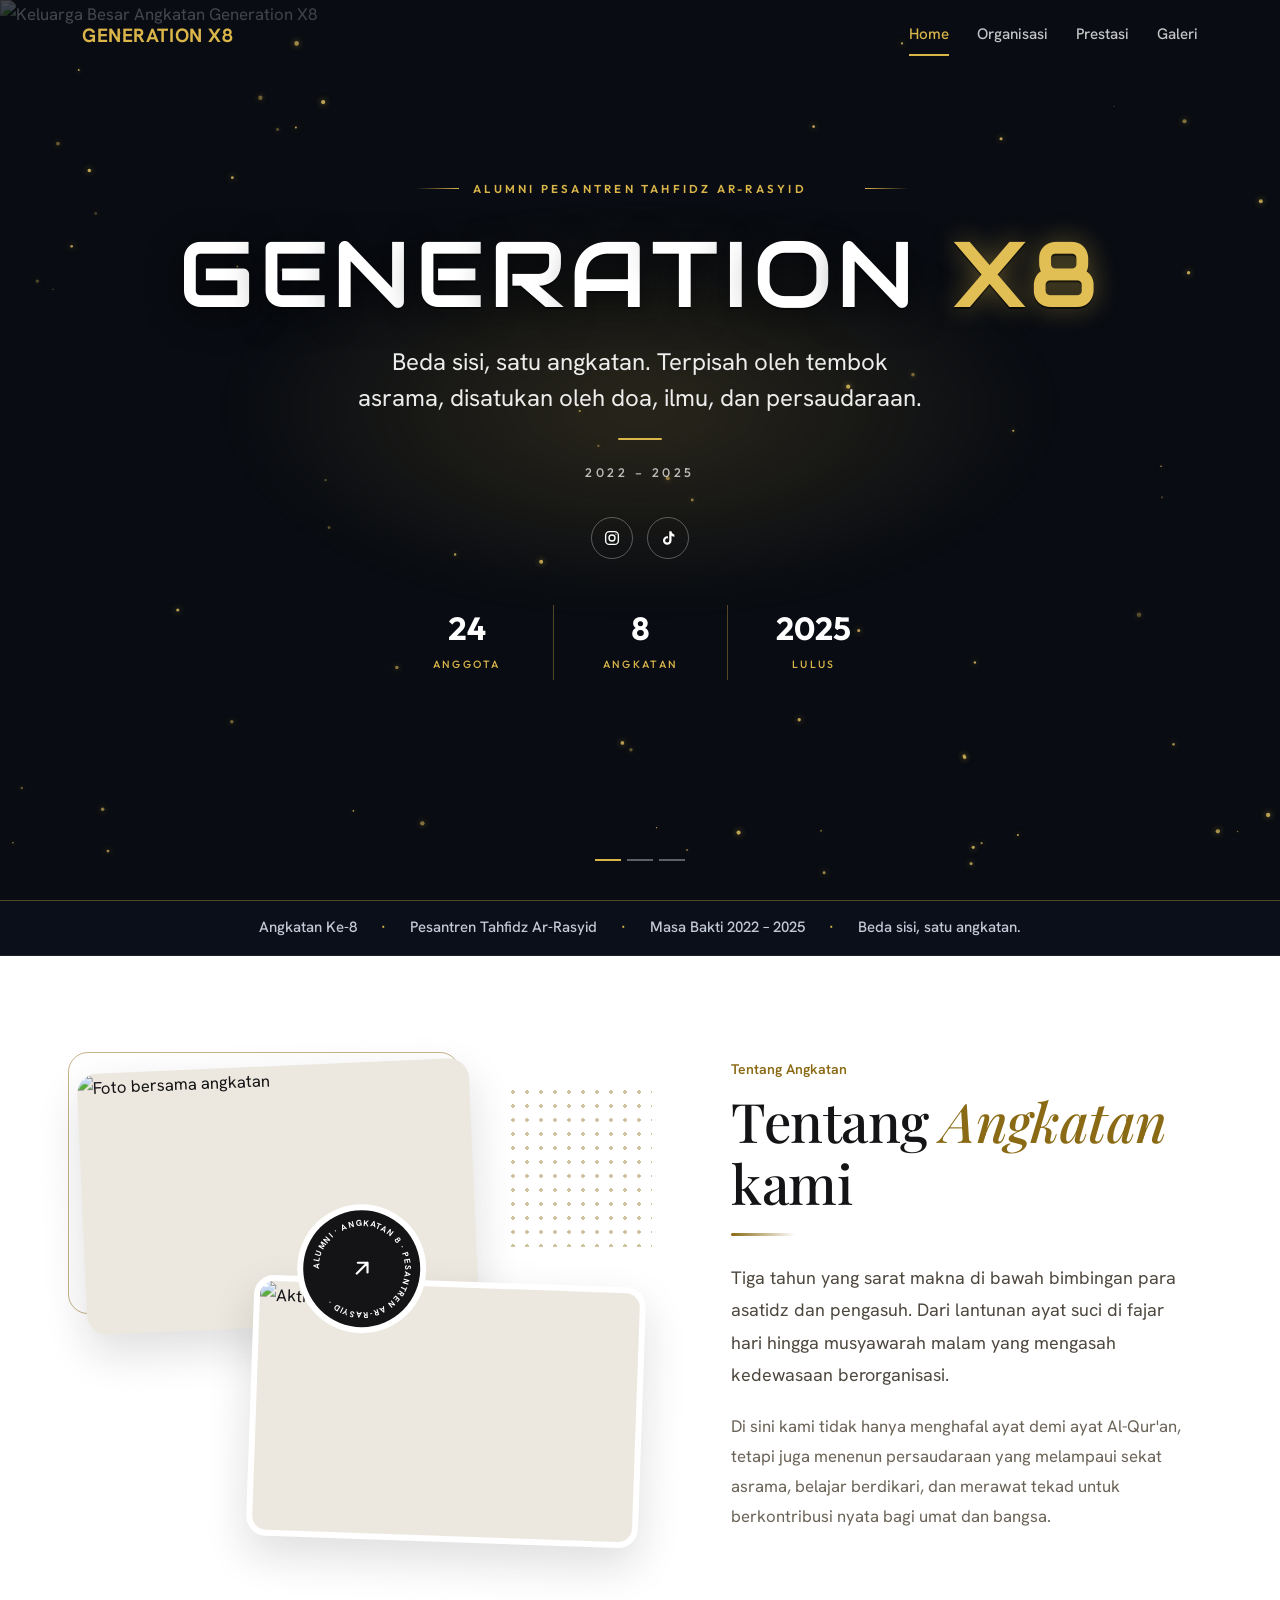
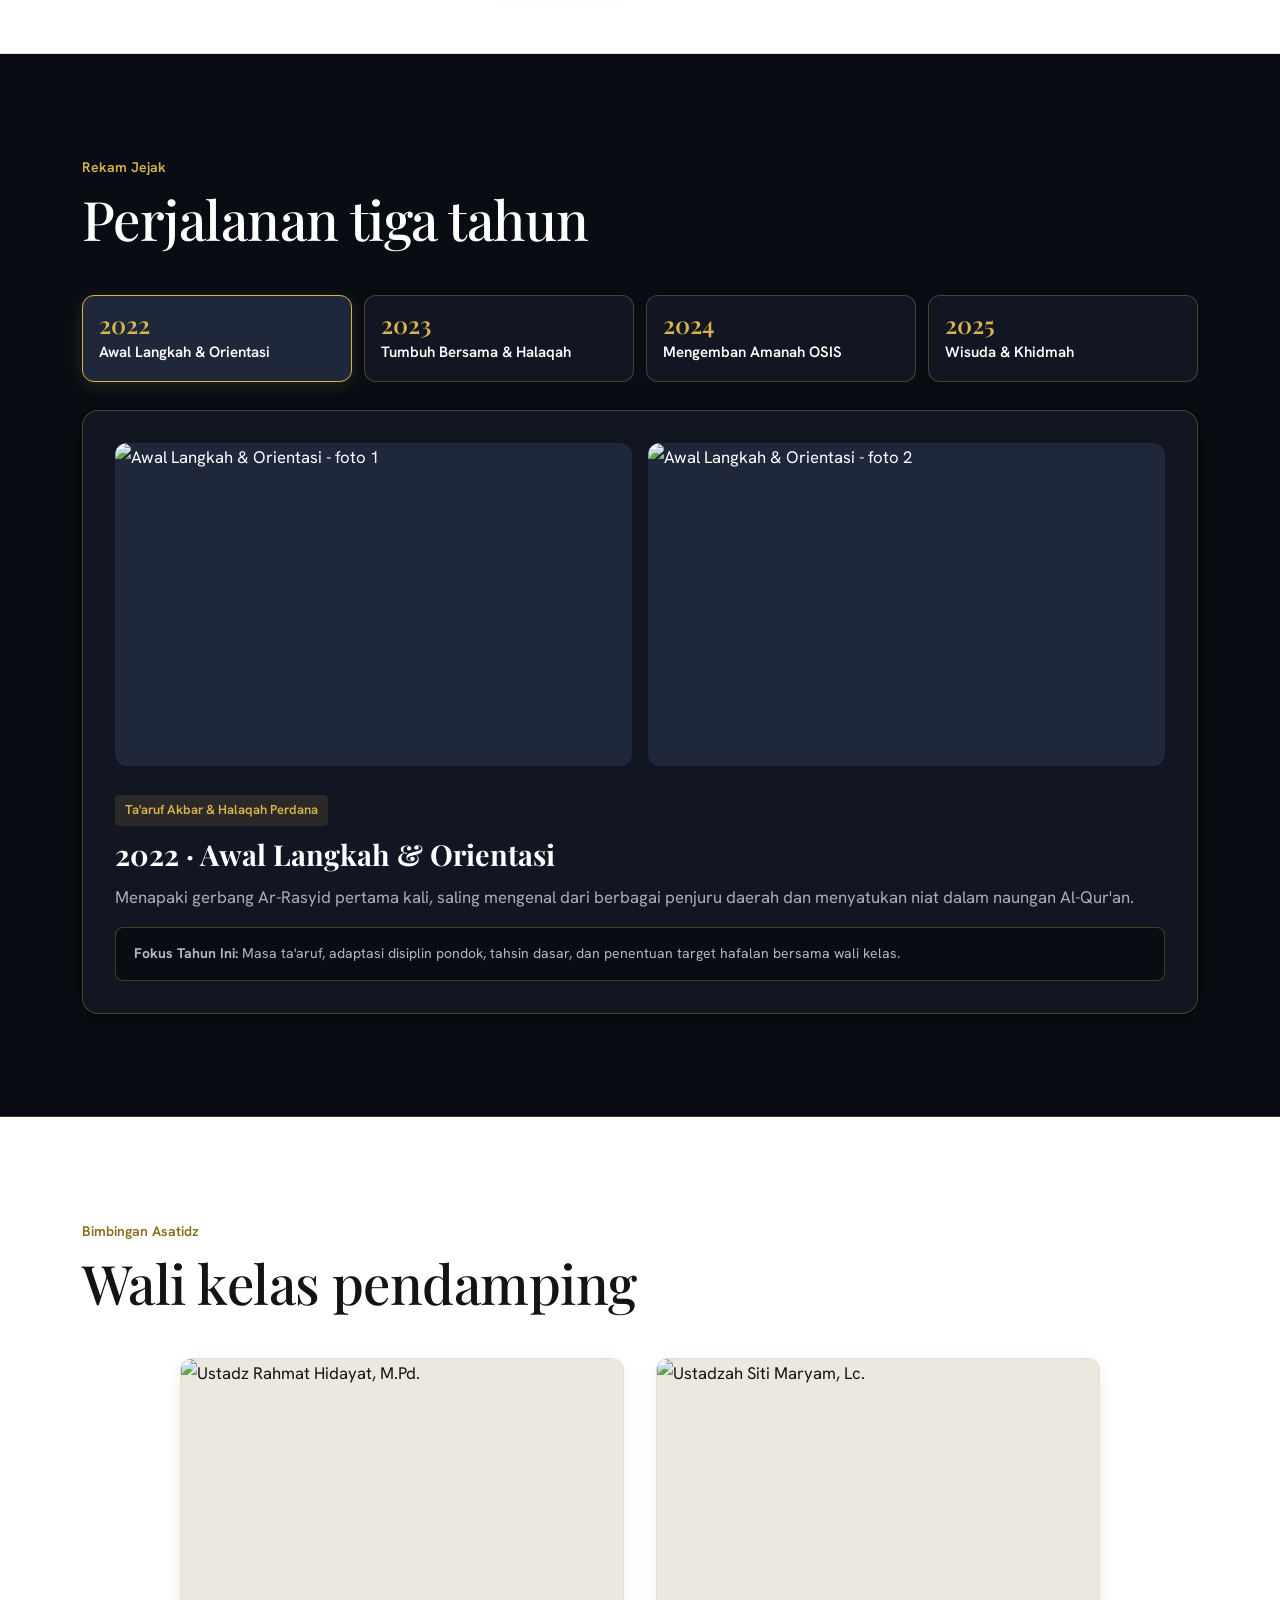
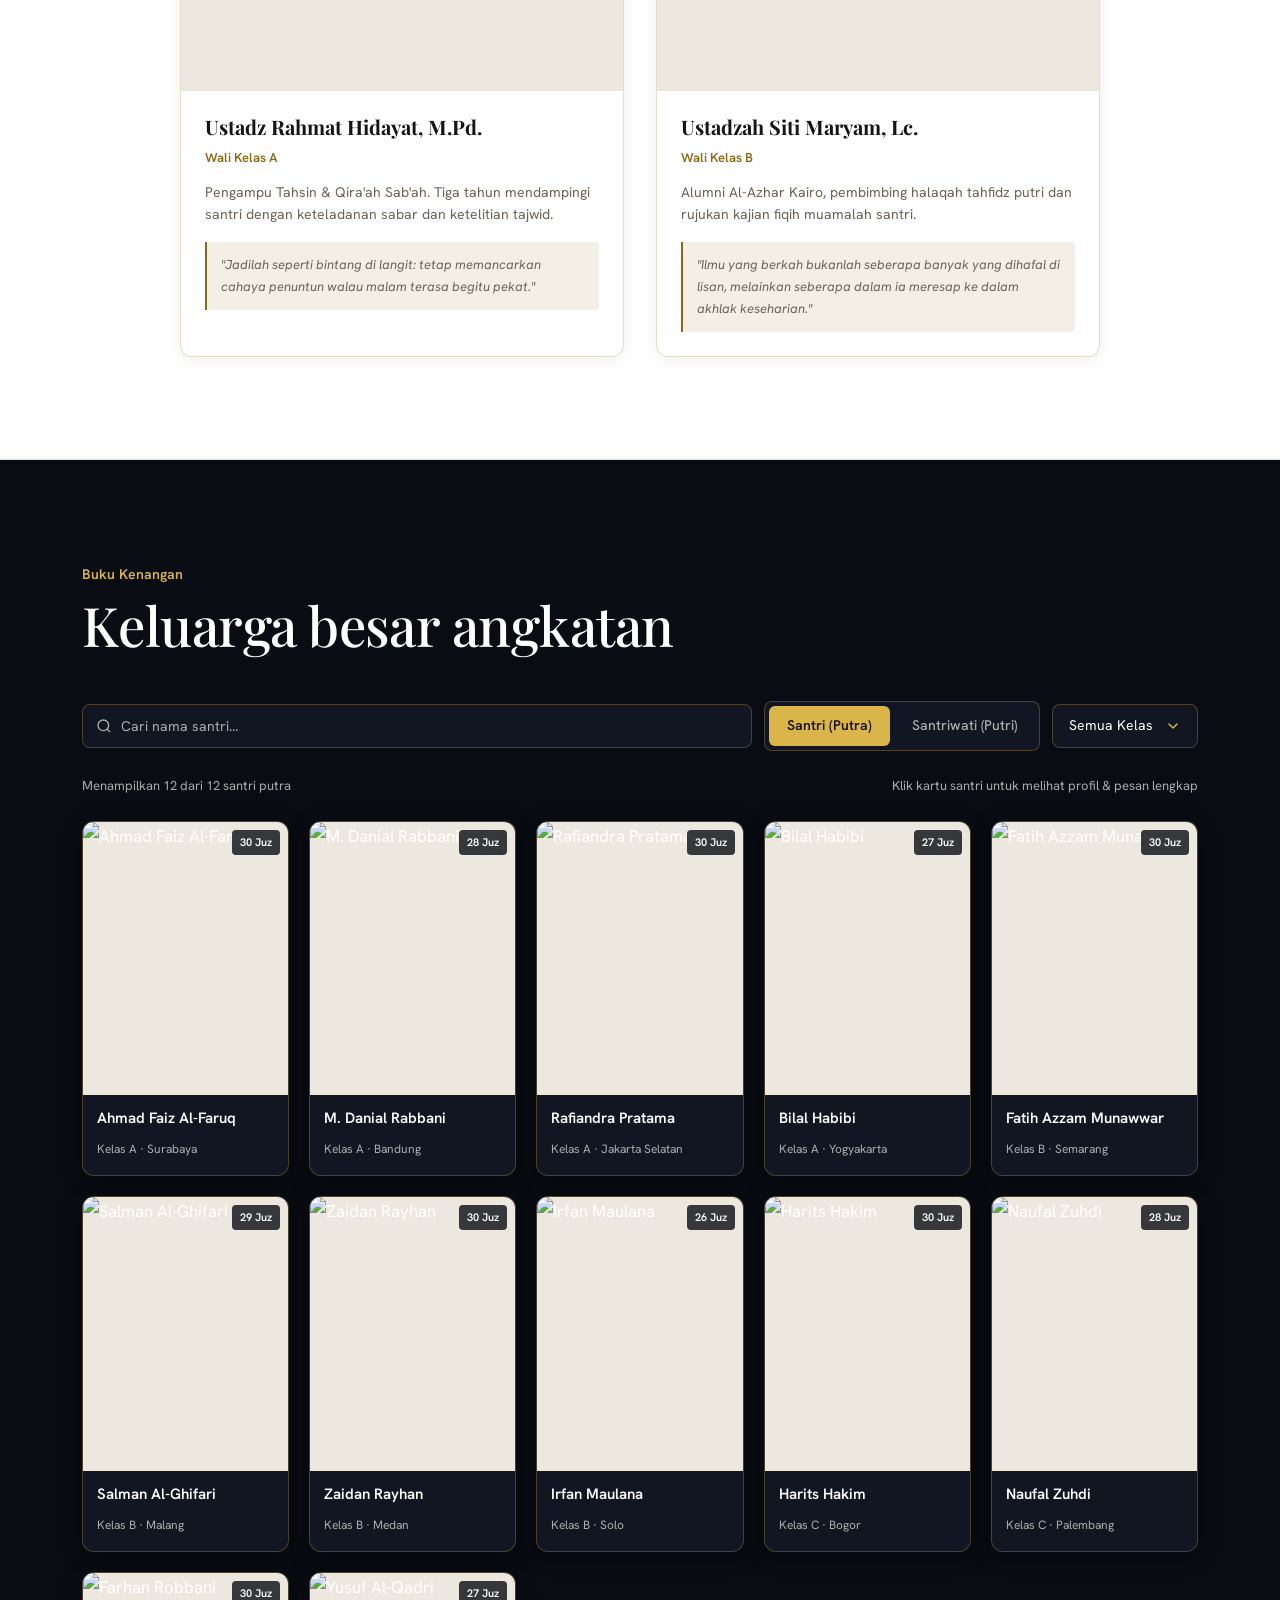
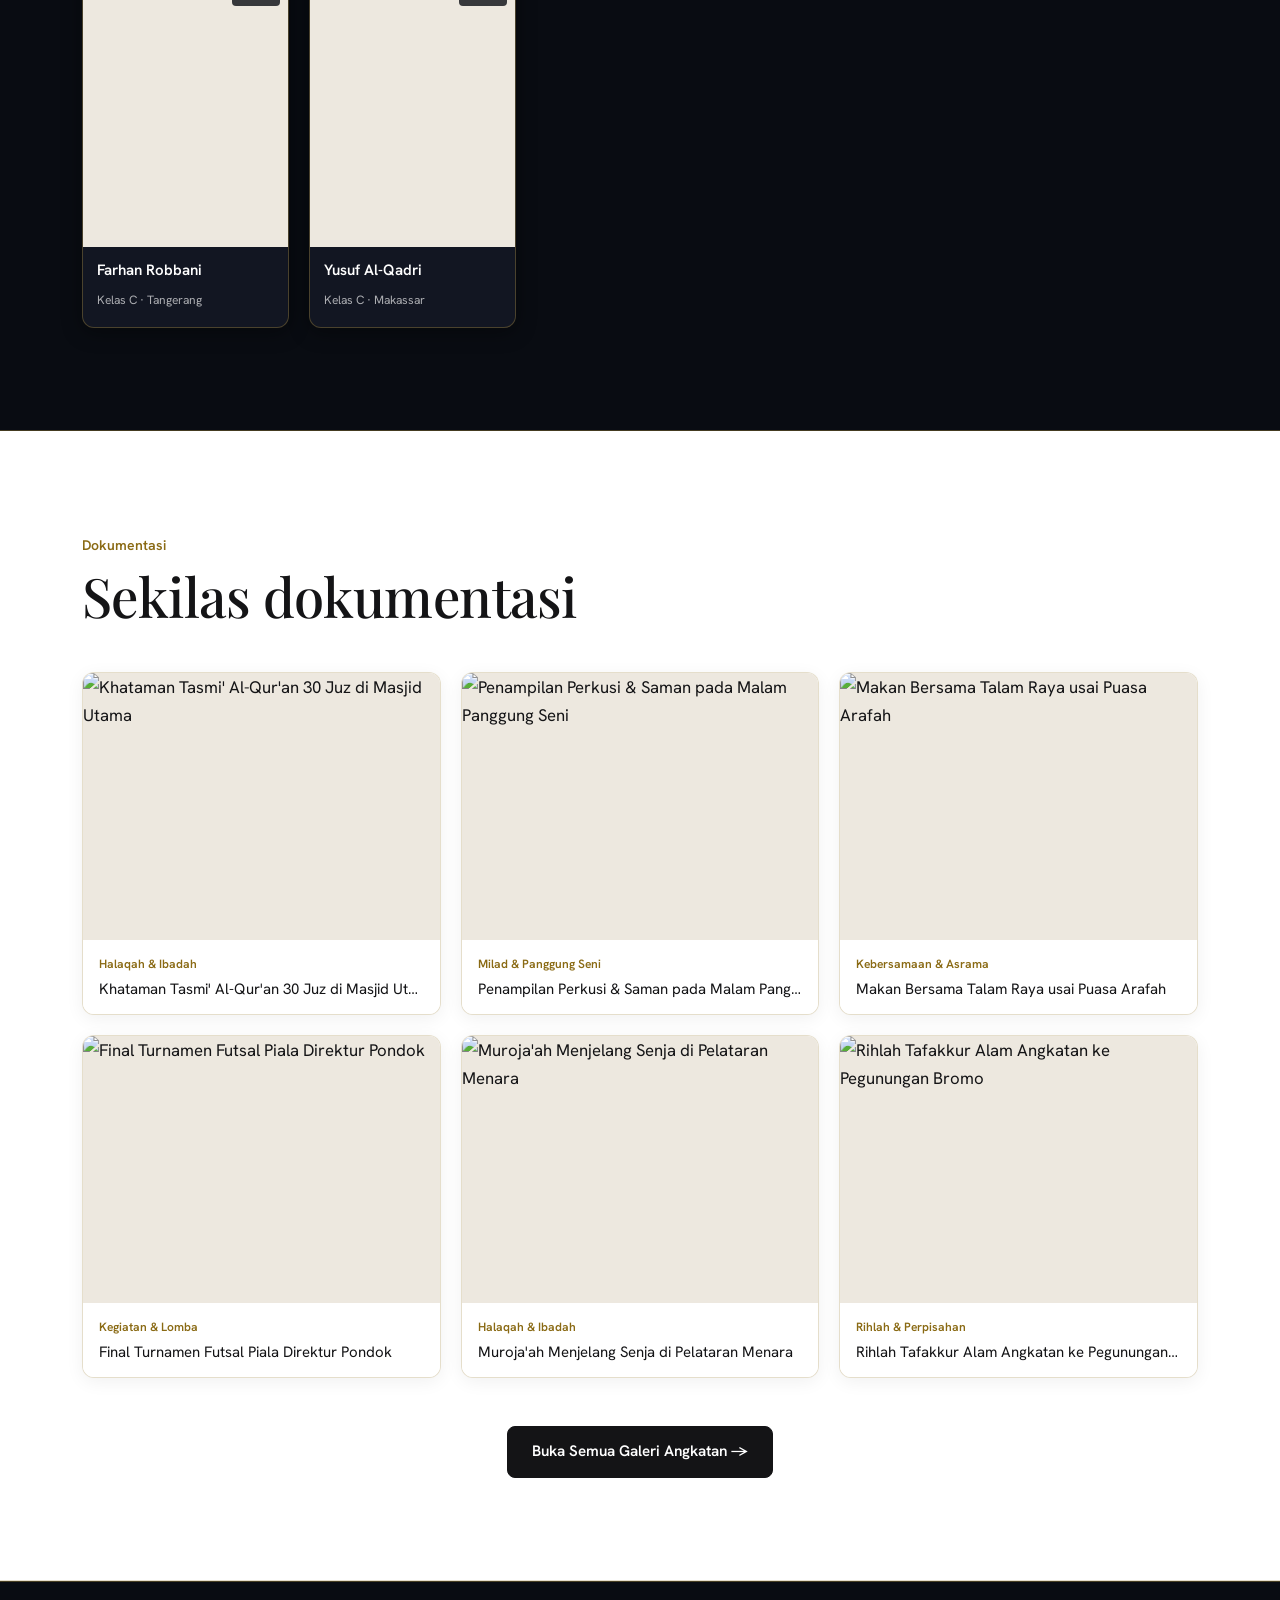
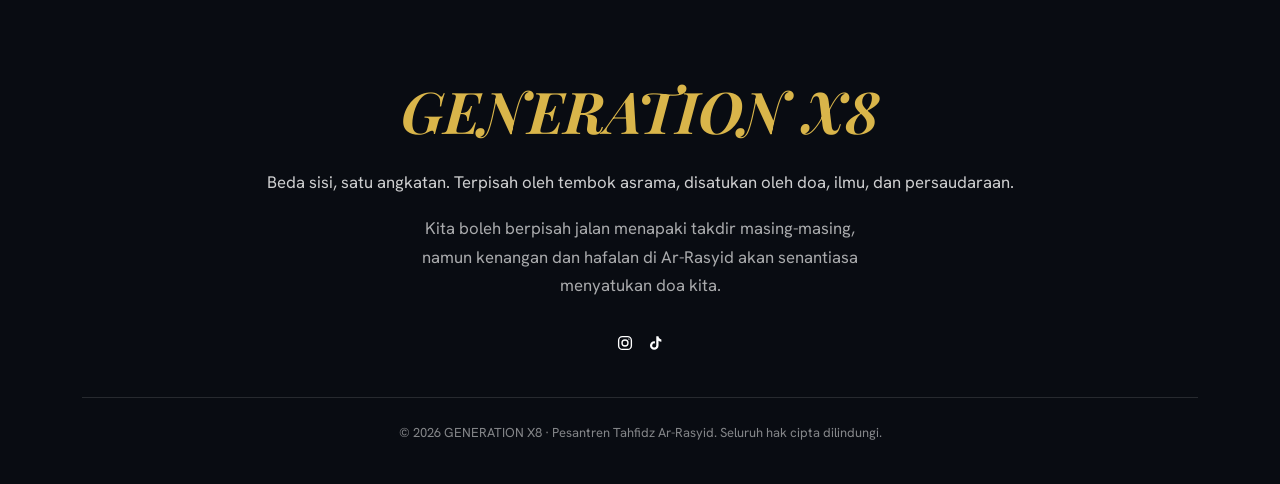
==== commit 36672dd8: "push" ====
--- a/index.html
+++ b/index.html
@@ -35,10 +35,7 @@
     <!-- Highlight Strip (Pengganti Bagian Kuning Lama - Sesuai Permintaan) -->
     <div class="highlight-strip" aria-label="Identitas Angkatan">
       <div class="wrap highlight-flex">
-        <span><svg class="star-icon" viewBox="0 0 24 24">
-            <path
-              d="M12 2l2.6 3.6 4.4-.8.8 4.4 3.6 2.6-3.6 2.6-.8 4.4-4.4-.8-2.6 3.6-2.6-3.6-4.4.8-.8-4.4-3.6-2.6 3.6-2.6.8-4.4 4.4.8z" />
-          </svg> Angkatan Ke-8</span>
+        <span>Angkatan Ke-8</span>
         <span class="dot">·</span>
         <span><span>Pesantren Tahfidz <span class="nb">Ar-Rasyid</span></span></span>
         <span class="dot">·</span>
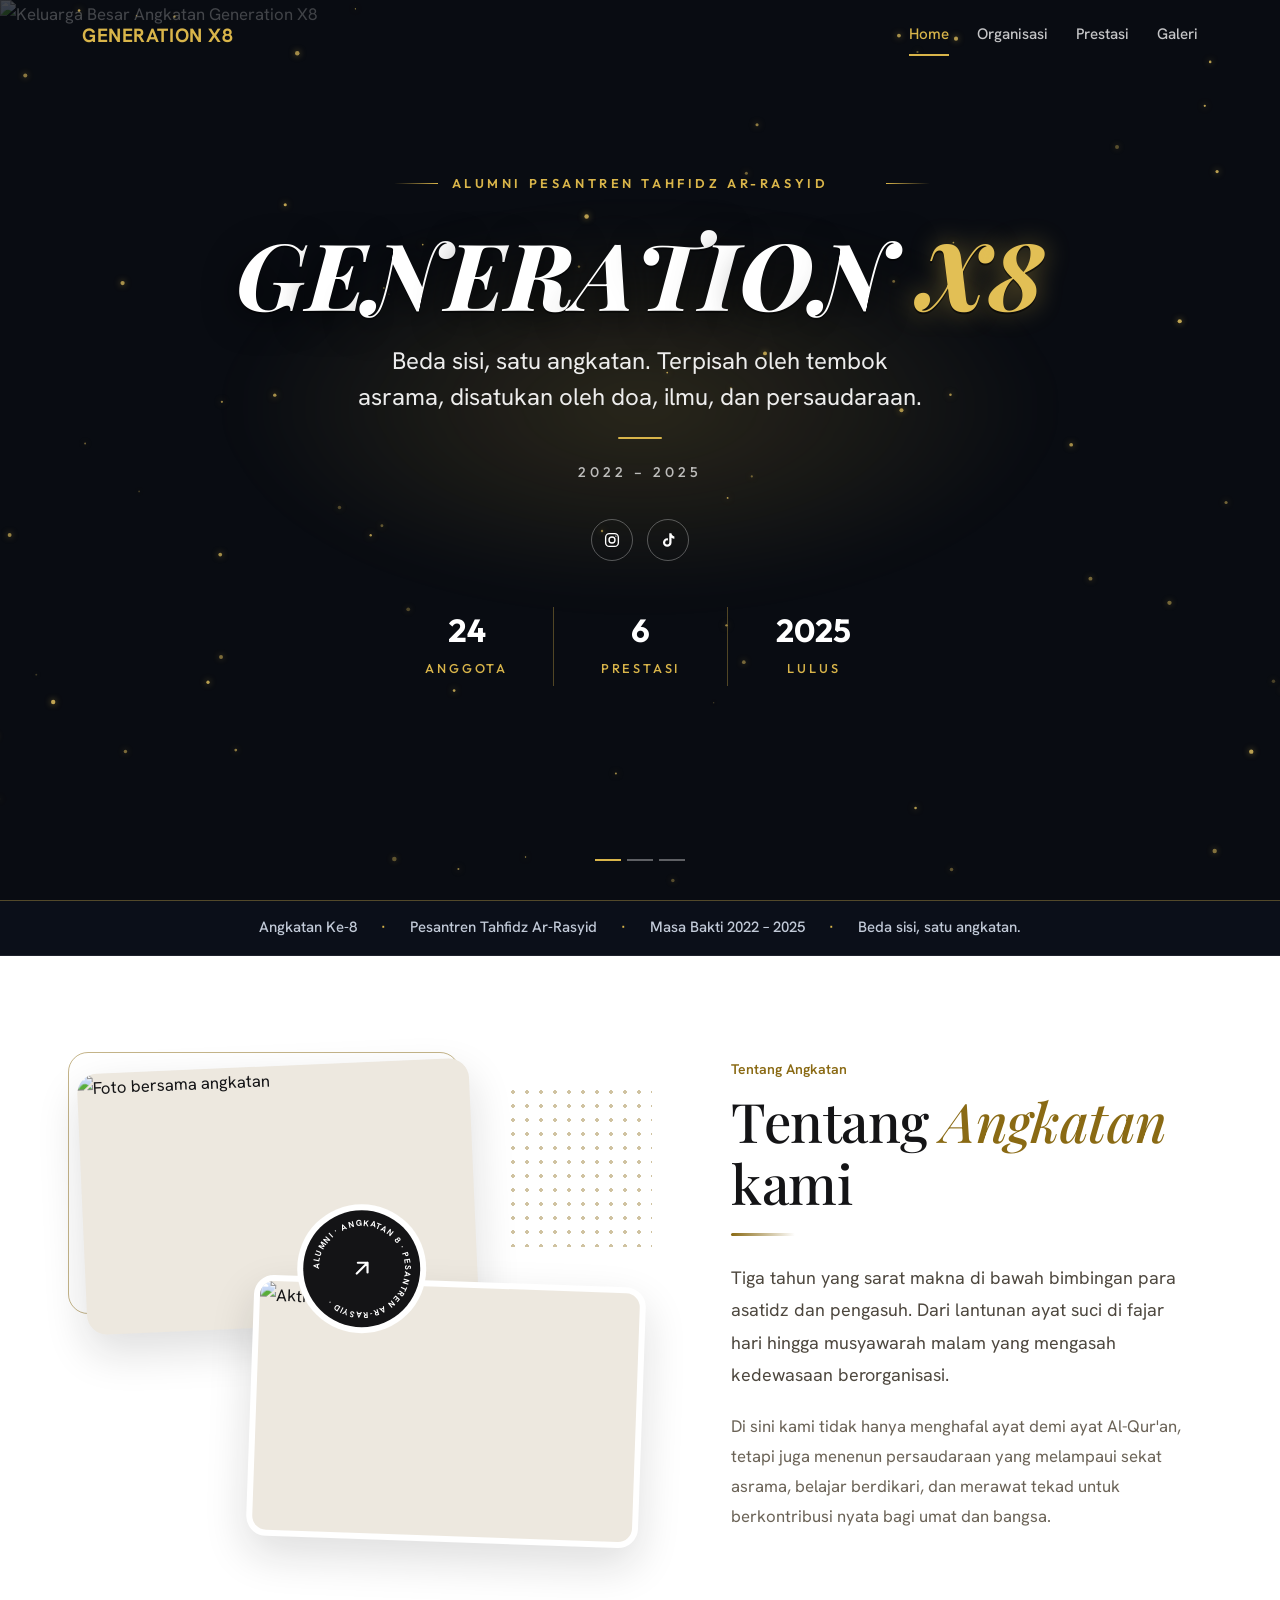
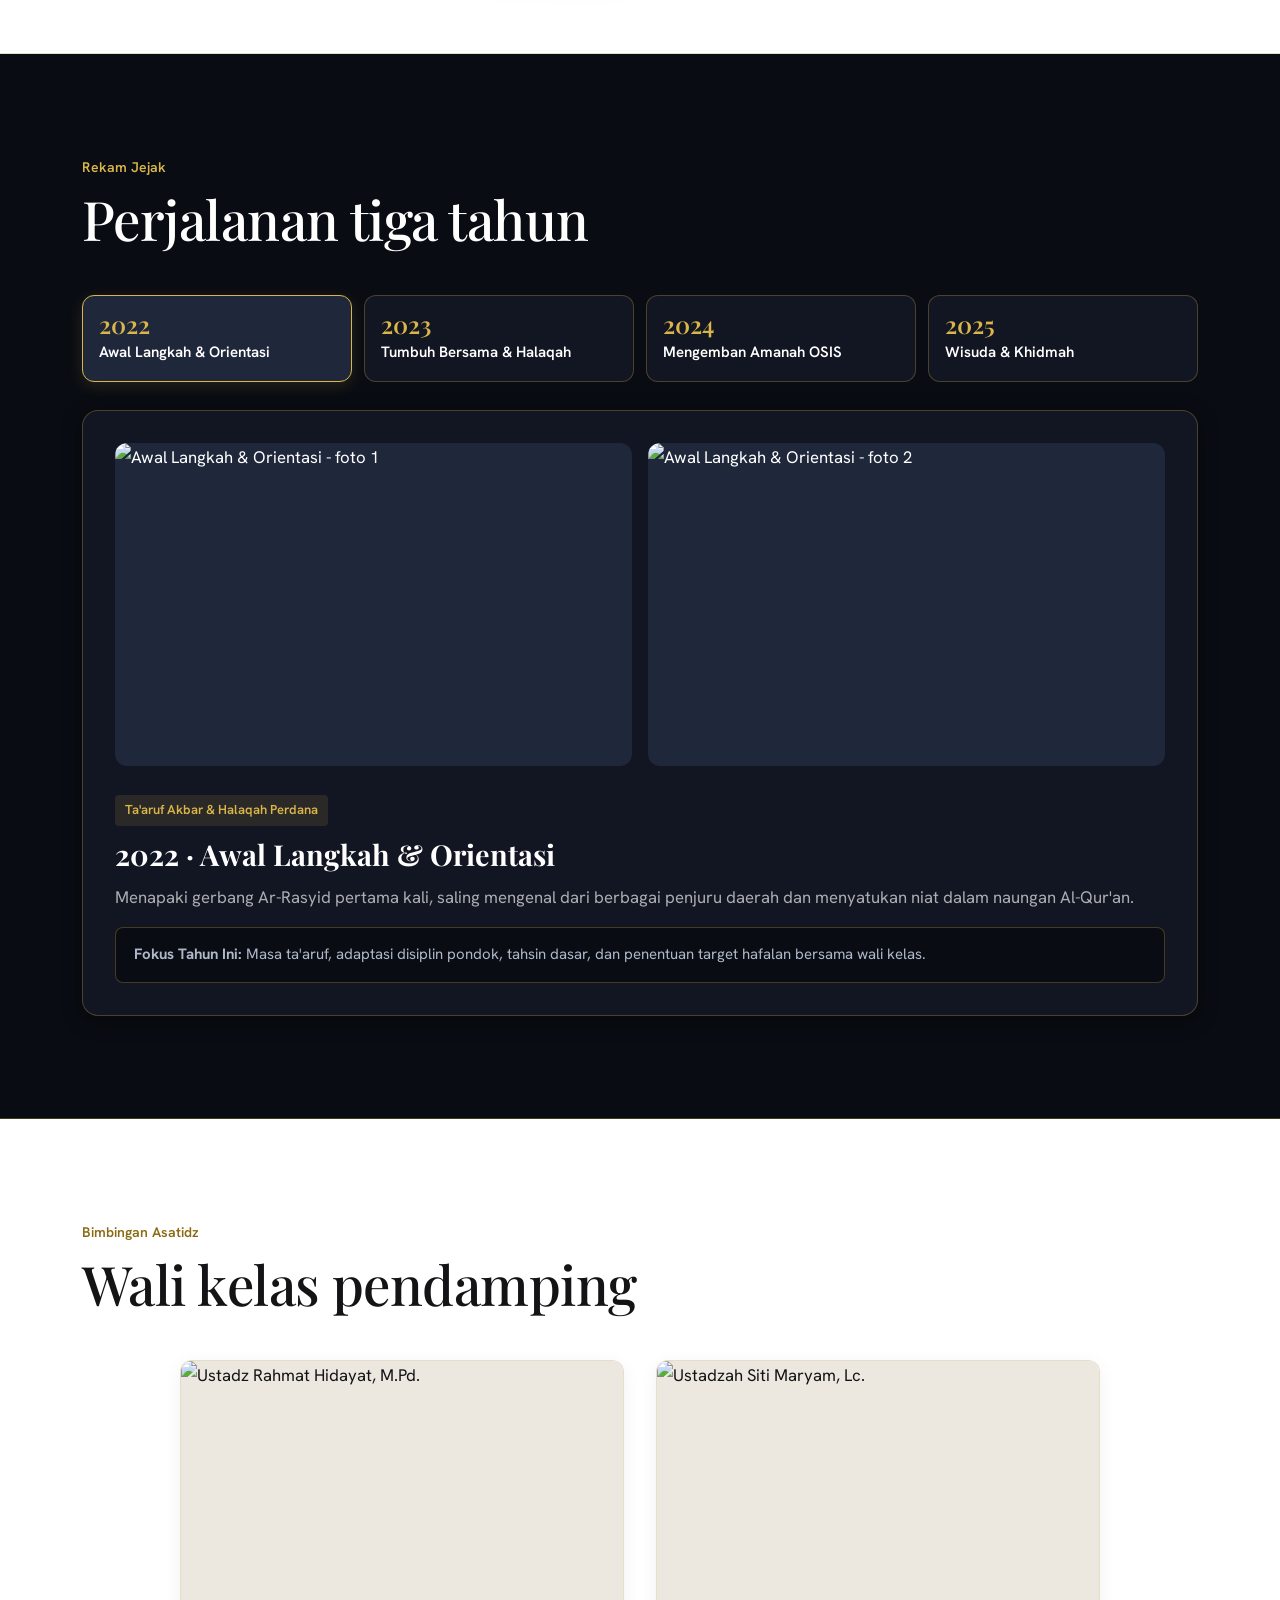
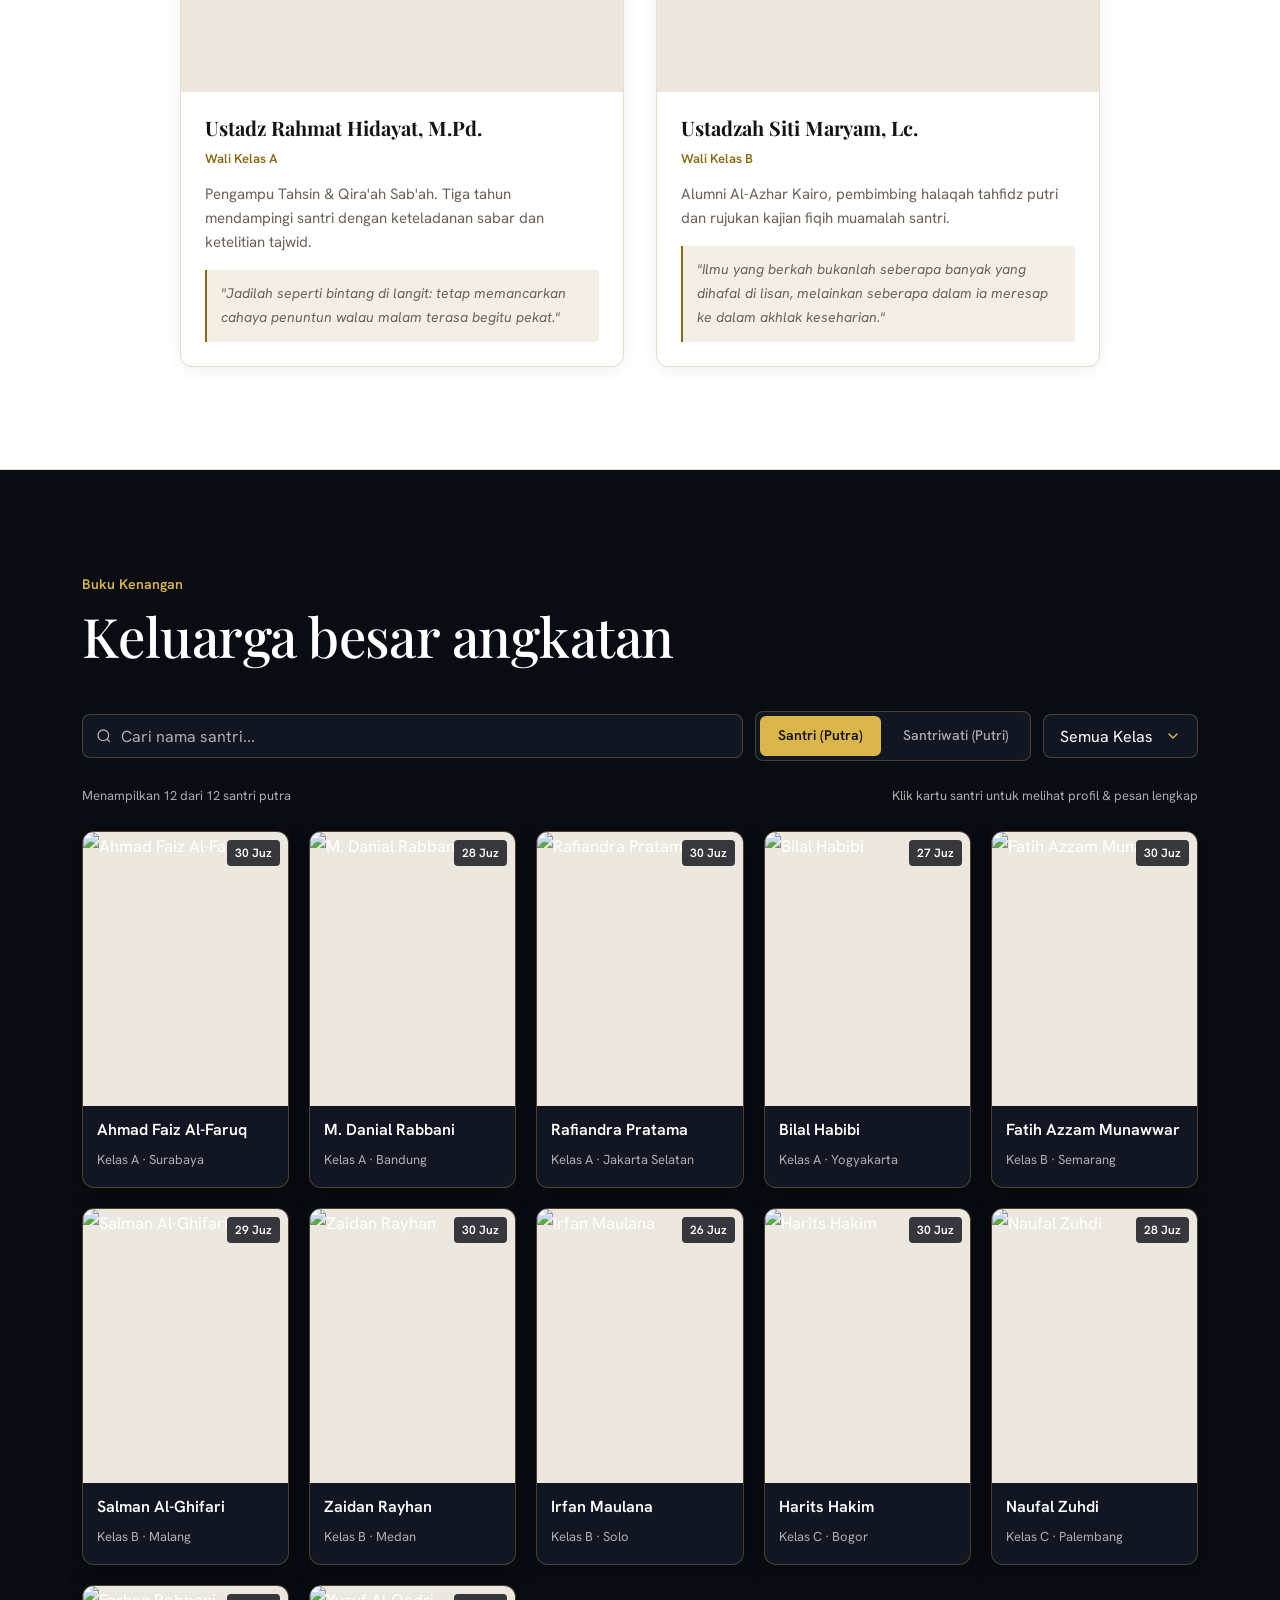
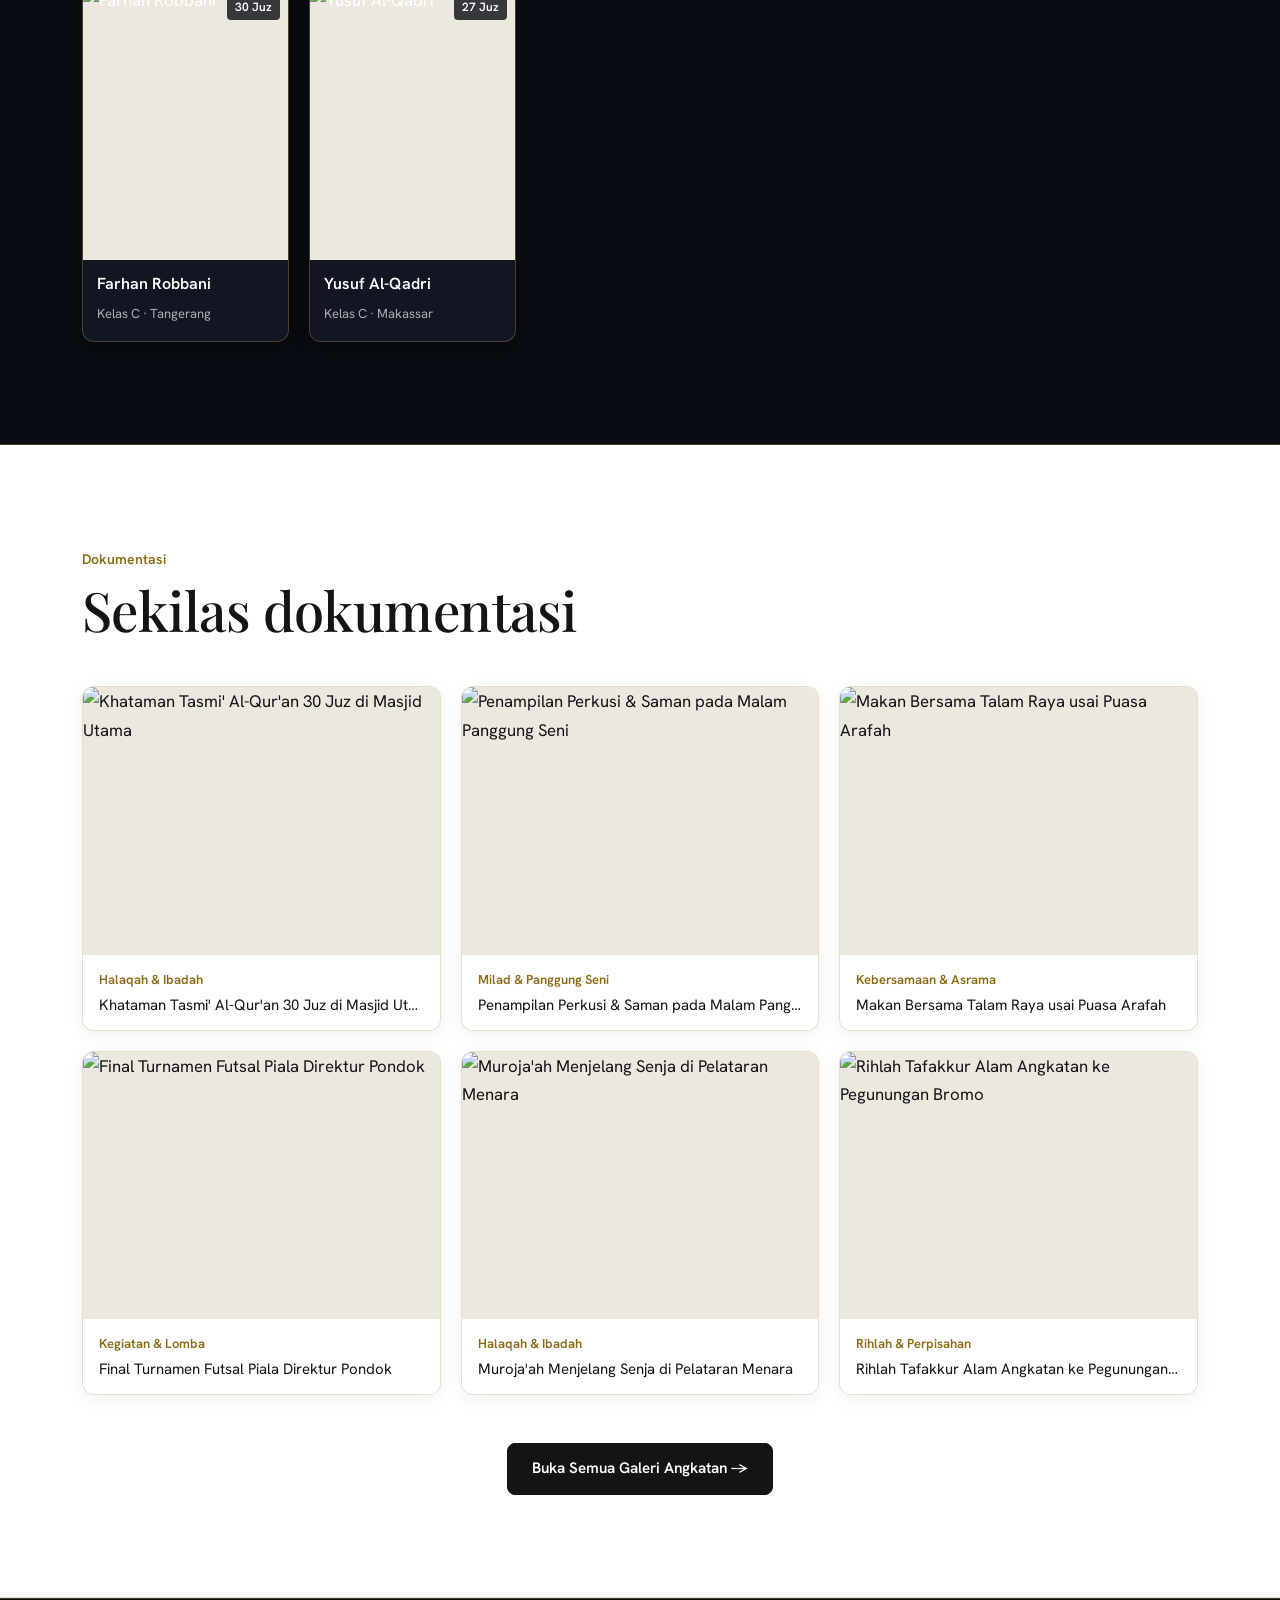
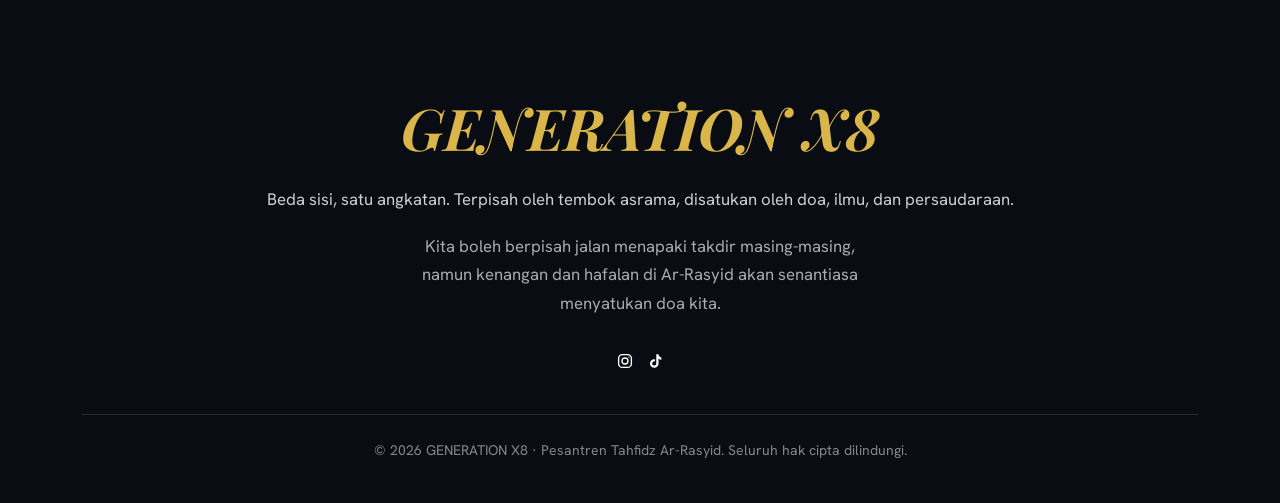
==== commit 85ea28f8: "push" ====
--- a/index.html
+++ b/index.html
@@ -9,7 +9,7 @@
   <link rel="preconnect" href="https://fonts.googleapis.com">
   <link rel="preconnect" href="https://fonts.gstatic.com" crossorigin>
   <link
-    href="https://fonts.googleapis.com/css2?family=Hanken+Grotesk:wght@400;500;600;700&family=Audiowide&family=Outfit:wght@400;600;700&family=Playfair+Display:ital,wght@0,500;0,600;0,700;1,500;1,600;1,700&display=swap"
+    href="https://fonts.googleapis.com/css2?family=Hanken+Grotesk:wght@400;500;600;700&family=Audiowide&family=Outfit:wght@400;600;700&family=Playfair+Display:ital,wght@0,500;0,600;0,700;1,500;1,600;1,700;1,800&display=swap"
     rel="stylesheet">
   <link rel="stylesheet" href="css/style.css">
 </head>
--- a/css/style.css
+++ b/css/style.css
@@ -398,7 +398,7 @@
   gap: 14px;
   color: var(--gold);
   font-family: var(--display);
-  font-size: 0.72rem;
+  font-size: 0.8rem;
   font-weight: 600;
   letter-spacing: 0.28em;
   text-transform: uppercase;
@@ -426,12 +426,12 @@
 }
 
 .hero h1 {
-  font-family: 'Audiowide', 'Orbitron', var(--title);
-  font-style: normal;
-  font-weight: 400;
+  font-family: 'Playfair Display', Georgia, 'Times New Roman', serif;
+  font-style: italic;
+  font-weight: 800;
   font-size: clamp(2.8rem, 8.4vw, 5.8rem);
-  line-height: 1.02;
-  letter-spacing: 0.04em;
+  line-height: 1.05;
+  letter-spacing: 0.01em;
   color: #ffffff;
   margin: 30px 0 22px;
   text-shadow: 0 4px 36px rgba(0, 0, 0, 0.6);
@@ -444,7 +444,7 @@
 
 .hero h1 .hw.acc {
   color: var(--gold);
-  font-weight: 400;
+  font-weight: 800;
   animation: goldGlow 4s ease-in-out 1.6s infinite;
 }
 
@@ -488,7 +488,7 @@
 
 .tag #hSub {
   font-family: var(--display);
-  font-size: 0.78rem;
+  font-size: 0.875rem;
   font-weight: 500;
   letter-spacing: 0.28em;
   text-transform: uppercase;
@@ -571,7 +571,7 @@
   display: block;
   margin-top: 10px;
   font-family: var(--display);
-  font-size: 0.66rem;
+  font-size: 0.8rem;
   font-weight: 500;
   letter-spacing: 0.22em;
   text-transform: uppercase;
@@ -589,7 +589,7 @@
   align-items: center;
   gap: 8px;
   color: rgba(255, 255, 255, 0.6);
-  font-size: 0.72rem;
+  font-size: 0.78rem;
   letter-spacing: 0.15em;
   text-transform: uppercase;
 }
@@ -958,7 +958,7 @@
   background-color: var(--bg);
   border-radius: var(--radius-sm);
   border: 1px solid var(--line);
-  font-size: 0.875rem;
+  font-size: 0.9375rem;
   color: var(--fg-sec, var(--mut));
 }
 
@@ -1023,7 +1023,7 @@
 }
 
 .wali-desc {
-  font-size: 0.875rem;
+  font-size: 0.9375rem;
   color: var(--mut);
   line-height: 1.6;
   margin-bottom: 16px;
@@ -1034,7 +1034,7 @@
   background-color: var(--bg-raised);
   border-left: 2px solid var(--acc);
   border-radius: 0 var(--radius-xs) var(--radius-xs) 0;
-  font-size: 0.8125rem;
+  font-size: 0.875rem;
   font-style: italic;
   color: var(--mut);
 }
@@ -1103,7 +1103,7 @@
   background-color: var(--input-bg);
   border: 1px solid var(--line);
   border-radius: var(--radius-sm);
-  font-size: 0.875rem;
+  font-size: 1rem;
   color: var(--fg);
   transition: border-color var(--duration-quick);
 }
@@ -1147,7 +1147,7 @@
   appearance: none;
   border: 1px solid var(--line);
   border-radius: var(--radius-sm);
-  font-size: 0.875rem;
+  font-size: 1rem;
   color: var(--fg);
   cursor: pointer;
   text-overflow: ellipsis;
@@ -1223,7 +1223,7 @@
   background: rgba(9, 12, 18, 0.8);
   backdrop-filter: blur(8px);
   border-radius: var(--radius-xs);
-  font-size: 0.6875rem;
+  font-size: 0.75rem;
   font-weight: 600;
   color: #ffffff;
 }
@@ -1234,7 +1234,7 @@
 
 .member-info h4 {
   font-family: var(--sans);
-  font-size: 0.9375rem;
+  font-size: 1rem;
   font-weight: 600;
   line-height: 1.3;
   margin-bottom: 4px;
@@ -1245,7 +1245,7 @@
 }
 
 .member-sub {
-  font-size: 0.75rem;
+  font-size: 0.8125rem;
   color: var(--mut);
 }
 
@@ -1340,7 +1340,7 @@
 }
 
 .org-card p {
-  font-size: 0.9rem;
+  font-size: 0.95rem;
   line-height: 1.6;
   color: rgba(255, 255, 255, 0.75);
   margin-bottom: 16px;
@@ -1457,7 +1457,7 @@
 
 .ot-text strong {
   display: block;
-  font-size: 0.8125rem;
+  font-size: 0.875rem;
   font-weight: 600;
   line-height: 1.3;
   color: var(--fg);
@@ -1466,13 +1466,13 @@
 .ot-text span {
   display: block;
   margin-top: 2px;
-  font-size: 0.75rem;
+  font-size: 0.8125rem;
   line-height: 1.3;
   color: var(--acc);
 }
 
-.ot-node.lg .ot-text strong { font-size: 0.9375rem; }
-.ot-node.lg .ot-text span { font-size: 0.8125rem; }
+.ot-node.lg .ot-text strong { font-size: 1rem; }
+.ot-node.lg .ot-text span { font-size: 0.875rem; }
 .ot-node.xl .ot-text strong { font-size: 1.1rem; }
 .ot-node.xl .ot-text span { font-size: 0.875rem; }
 
@@ -1549,7 +1549,7 @@
   border: 1px solid var(--acc);
   border-radius: 999px;
   background: var(--bg-raised);
-  font-size: 0.8125rem;
+  font-size: 0.875rem;
   font-weight: 600;
   color: var(--acc);
   white-space: nowrap;
@@ -1592,7 +1592,7 @@
 }
 
 .ot-bidang-title span {
-  font-size: 0.75rem;
+  font-size: 0.8125rem;
   font-weight: 600;
   letter-spacing: 0.14em;
   text-transform: uppercase;
@@ -1665,12 +1665,12 @@
   .ot-node.lg img { width: 64px; height: 64px; }
   .ot-node.xl img { width: 88px; height: 88px; }
   .ot-text { margin-top: 10px; }
-  .ot-text strong { font-size: 0.75rem; }
-  .ot-text span { font-size: 0.6875rem; }
-  .ot-node.lg .ot-text strong { font-size: 0.75rem; }
-  .ot-node.lg .ot-text span { font-size: 0.6875rem; }
+  .ot-text strong { font-size: 0.8125rem; }
+  .ot-text span { font-size: 0.75rem; }
+  .ot-node.lg .ot-text strong { font-size: 0.8125rem; }
+  .ot-node.lg .ot-text span { font-size: 0.75rem; }
   .ot-node.xl .ot-text strong { font-size: 0.9375rem; }
-  .ot-node.xl .ot-text span { font-size: 0.75rem; }
+  .ot-node.xl .ot-text span { font-size: 0.8125rem; }
 
   /* Tiga cabang: Sekretaris - Wakil - Bendahara tetap sejajar */
   .ot-mid { max-width: none; }
@@ -1699,7 +1699,7 @@
     align-self: center;
     margin-bottom: 10px;
     padding: 5px 12px;
-    font-size: 0.75rem;
+    font-size: 0.8125rem;
     background: transparent;
   }
 
@@ -1832,7 +1832,7 @@
   background: rgba(9, 12, 18, 0.85);
   backdrop-filter: blur(8px);
   border-radius: var(--radius-xs);
-  font-size: 0.75rem;
+  font-size: 0.8125rem;
   font-weight: 600;
   color: var(--gold);
 }
@@ -1845,7 +1845,7 @@
   background: rgba(9, 12, 18, 0.85);
   backdrop-filter: blur(8px);
   border-radius: var(--radius-xs);
-  font-size: 0.75rem;
+  font-size: 0.8125rem;
   font-family: var(--serif);
   color: #ffffff;
 }
@@ -1858,7 +1858,7 @@
 }
 
 .prestasi-tingkat {
-  font-size: 0.75rem;
+  font-size: 0.8125rem;
   font-weight: 600;
   color: var(--acc);
   margin-bottom: 6px;
@@ -1871,13 +1871,13 @@
 }
 
 .prestasi-recipient {
-  font-size: 0.875rem;
+  font-size: 0.9375rem;
   color: var(--mut);
   margin-bottom: 12px;
 }
 
 .prestasi-desc {
-  font-size: 0.875rem;
+  font-size: 0.9375rem;
   color: var(--mut);
   line-height: 1.6;
   margin-bottom: 16px;
@@ -1885,7 +1885,7 @@
 }
 
 .prestasi-link {
-  font-size: 0.8125rem;
+  font-size: 0.875rem;
   font-weight: 600;
   color: var(--acc);
   display: inline-flex;
@@ -1944,7 +1944,7 @@
 }
 
 .gallery-cat {
-  font-size: 0.75rem;
+  font-size: 0.8125rem;
   font-weight: 600;
   color: var(--acc);
   display: block;
@@ -2035,7 +2035,7 @@
 }
 
 .lb-meta {
-  font-size: 0.8125rem;
+  font-size: 0.875rem;
   color: var(--gold);
 }
 
@@ -2242,7 +2242,7 @@
   background: #f4efe6;
   border: 1px solid rgba(138, 106, 20, 0.2);
   border-radius: var(--radius-xs);
-  font-size: 0.75rem;
+  font-size: 0.8125rem;
   color: var(--gold-deep);
   font-weight: 600;
 }
@@ -2260,7 +2260,7 @@
 
 .modal-info-item small {
   display: block;
-  font-size: 0.6875rem;
+  font-size: 0.75rem;
   color: #777;
   text-transform: uppercase;
   letter-spacing: 0.04em;
@@ -2268,7 +2268,7 @@
 }
 
 .modal-info-item span {
-  font-size: 0.875rem;
+  font-size: 0.9375rem;
   font-weight: 600;
   color: var(--navy);
 }
@@ -2278,7 +2278,7 @@
   background: rgba(217, 181, 74, 0.12);
   border-left: 3px solid var(--gold-deep);
   border-radius: 0 var(--radius-sm) var(--radius-sm) 0;
-  font-size: 0.875rem;
+  font-size: 0.9375rem;
   font-style: italic;
   color: var(--navy);
   line-height: 1.6;
@@ -2328,7 +2328,7 @@
 .copy, .footer-copy {
   padding-top: 24px;
   border-top: 1px solid rgba(255, 255, 255, 0.12);
-  font-size: 0.8125rem;
+  font-size: 0.875rem;
   color: rgba(255, 255, 255, 0.5);
 }
 
@@ -2370,7 +2370,7 @@
 
 .empty-state p {
   color: var(--mut);
-  font-size: 0.875rem;
+  font-size: 0.9375rem;
 }
 
 /* ==========================================================================
@@ -2465,7 +2465,7 @@
   }
 
   .badge {
-    font-size: 0.6rem;
+    font-size: 0.7rem;
     letter-spacing: 0.16em;
     gap: 10px;
   }
@@ -2478,7 +2478,7 @@
   }
 
   .tag {
-    font-size: 0.8rem;
+    font-size: 0.9rem;
     line-height: 1.6;
   }
 
@@ -2507,12 +2507,12 @@
   }
 
   .hstats b {
-    font-size: 1.3rem;
+    font-size: 1.5rem;
   }
 
   .hstats span {
     margin-top: 6px;
-    font-size: 0.56rem;
+    font-size: 0.68rem;
     letter-spacing: 0.16em;
   }
 
@@ -2569,8 +2569,8 @@
 }
 
 @media (max-width: 600px) {
-  .tag #hTag { font-size: 0.95rem; line-height: 1.45; }
-  .tag #hSub { font-size: 0.66rem; letter-spacing: 0.22em; }
+  .tag #hTag { font-size: 1rem; line-height: 1.45; }
+  .tag #hSub { font-size: 0.72rem; letter-spacing: 0.22em; }
   .tag #hSub::before { margin: 16px auto 14px; }
 }
 
@@ -2596,7 +2596,7 @@
   }
 
   .prestasi-stat-label {
-    font-size: 0.7rem;
+    font-size: 0.75rem;
     line-height: 1.35;
     text-wrap: balance;
   }
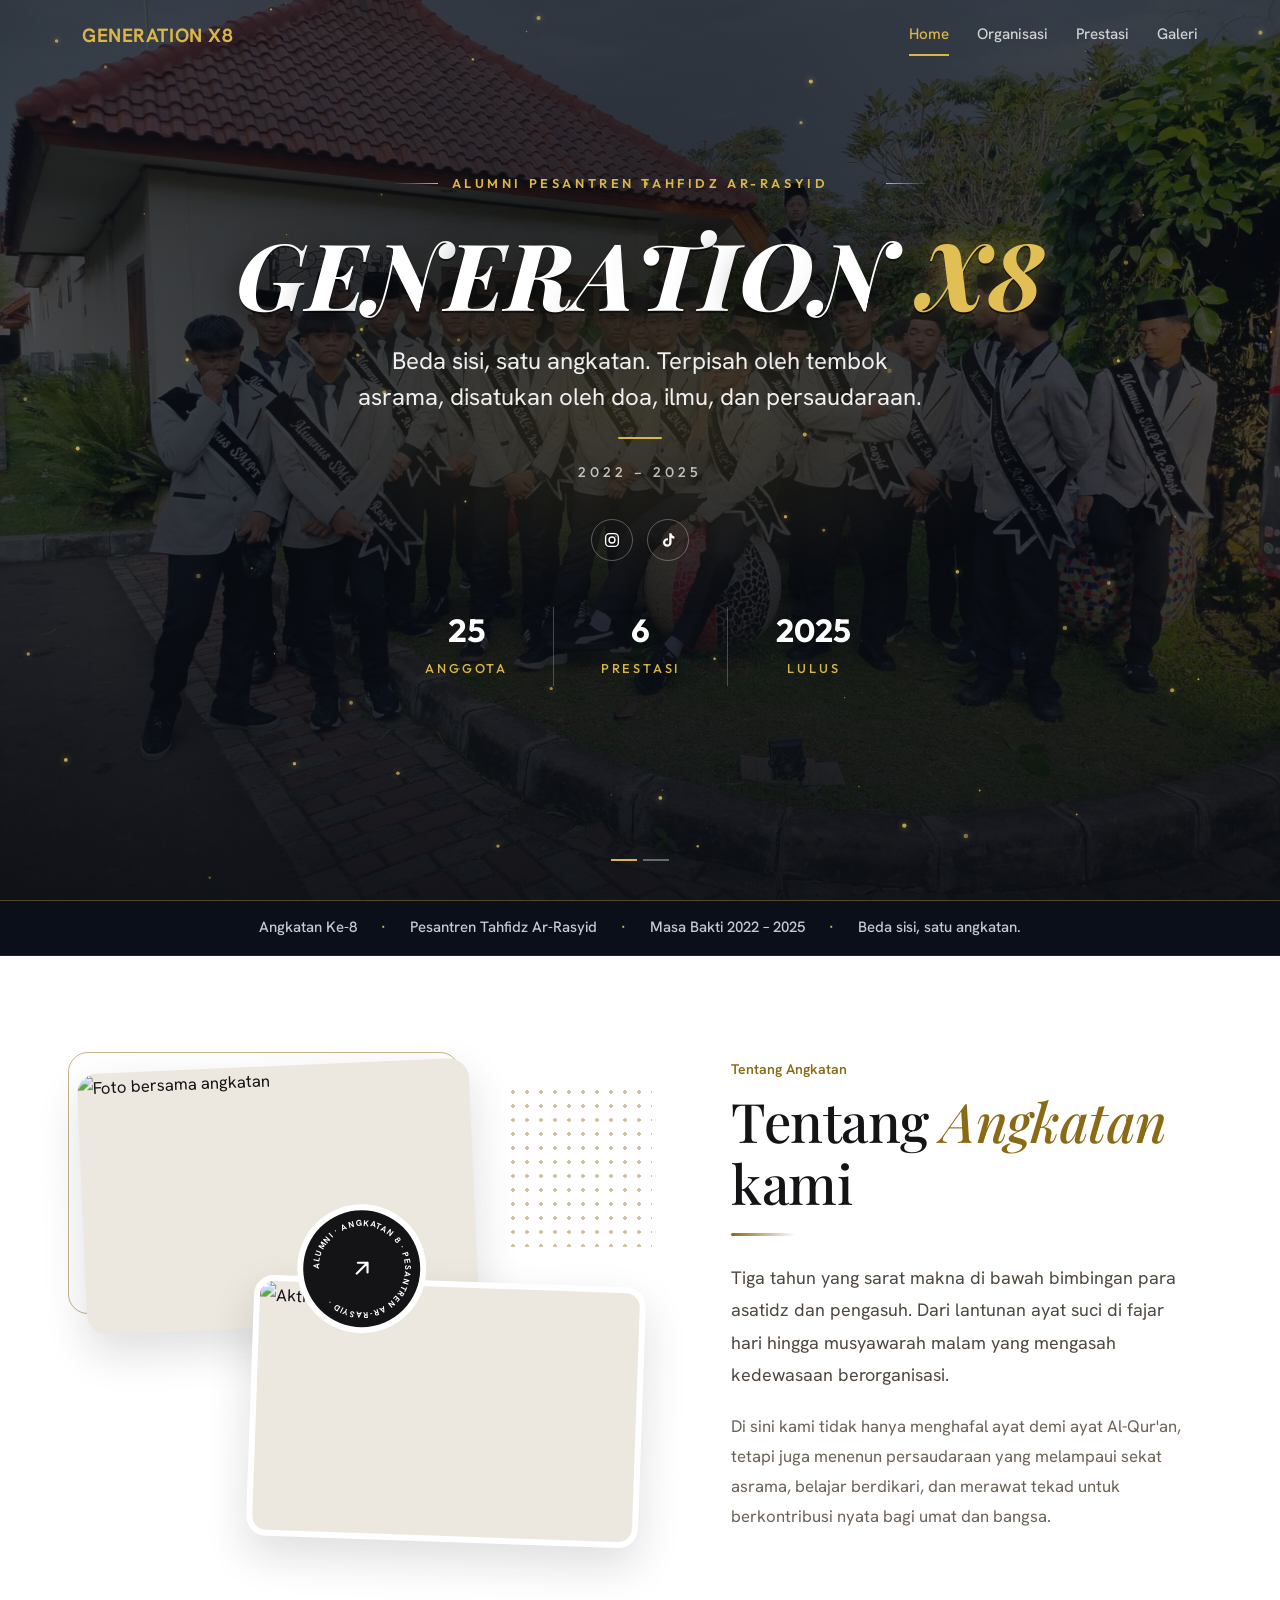
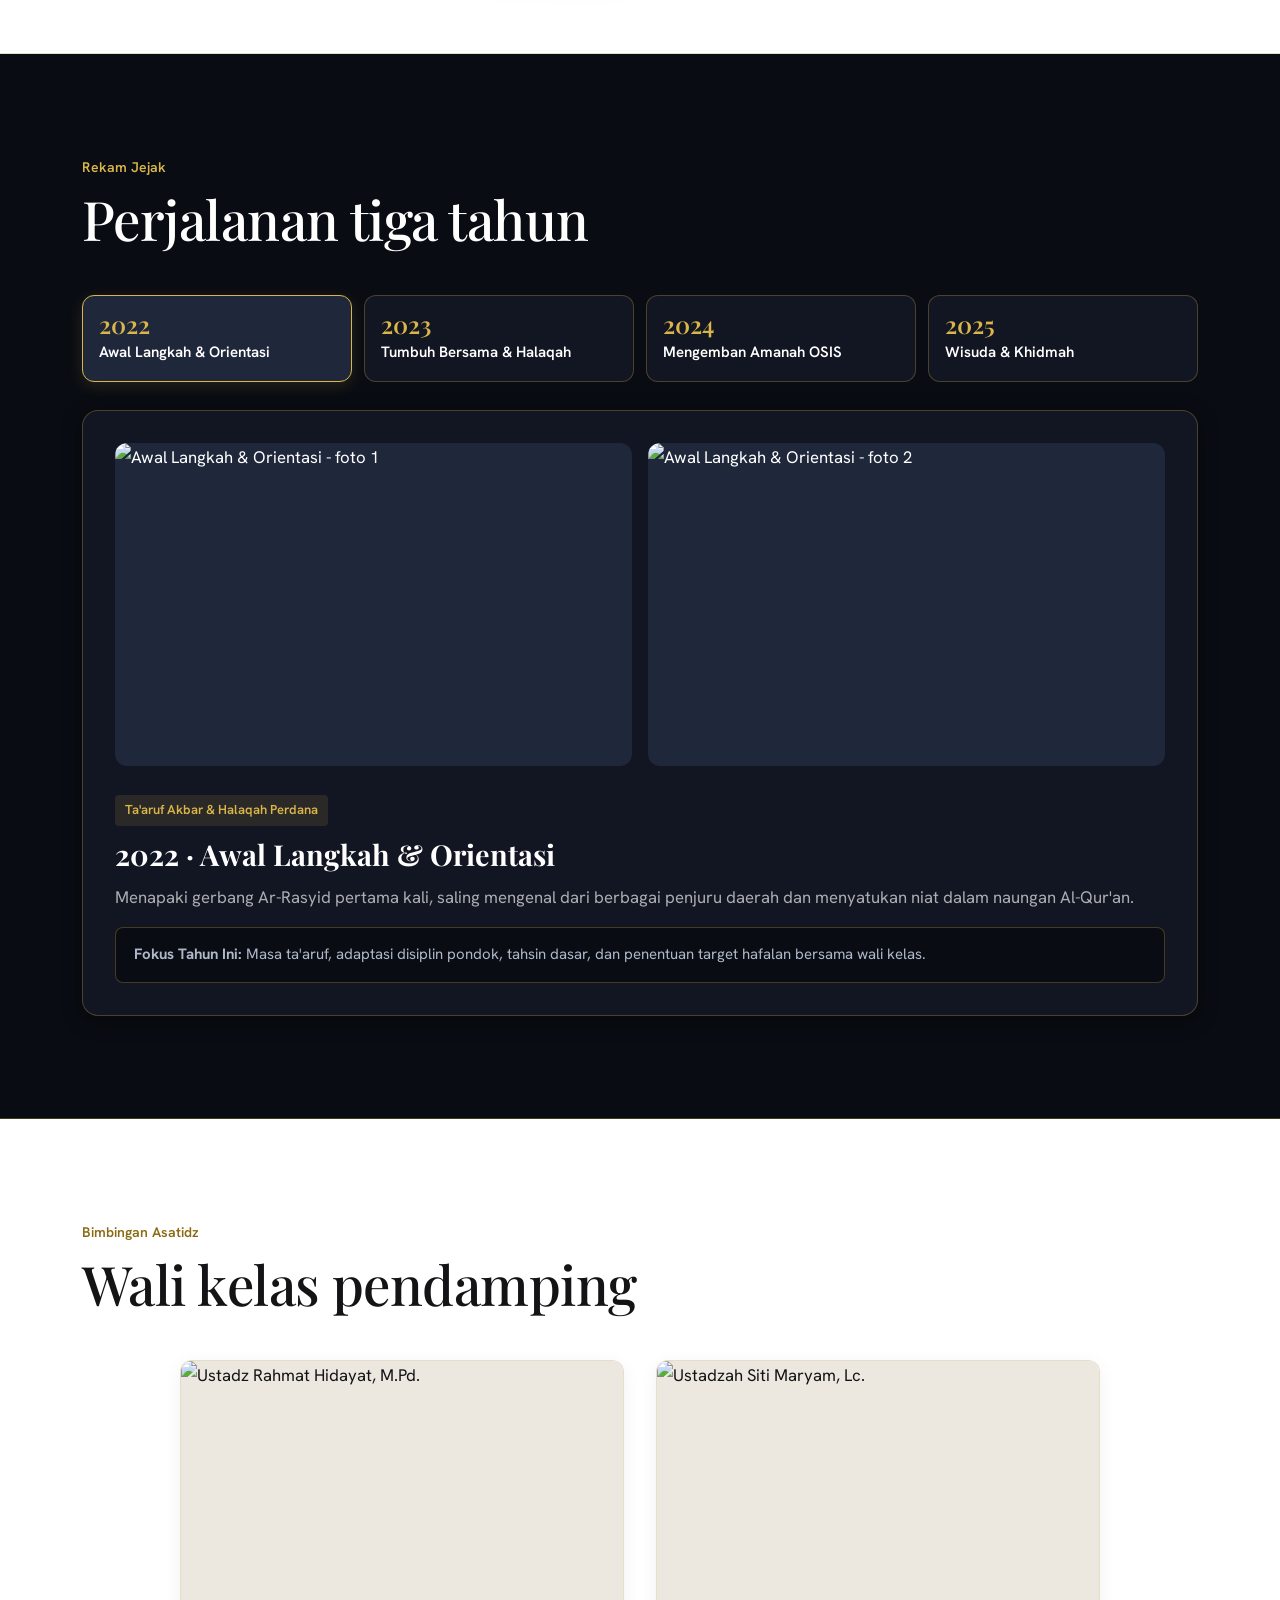
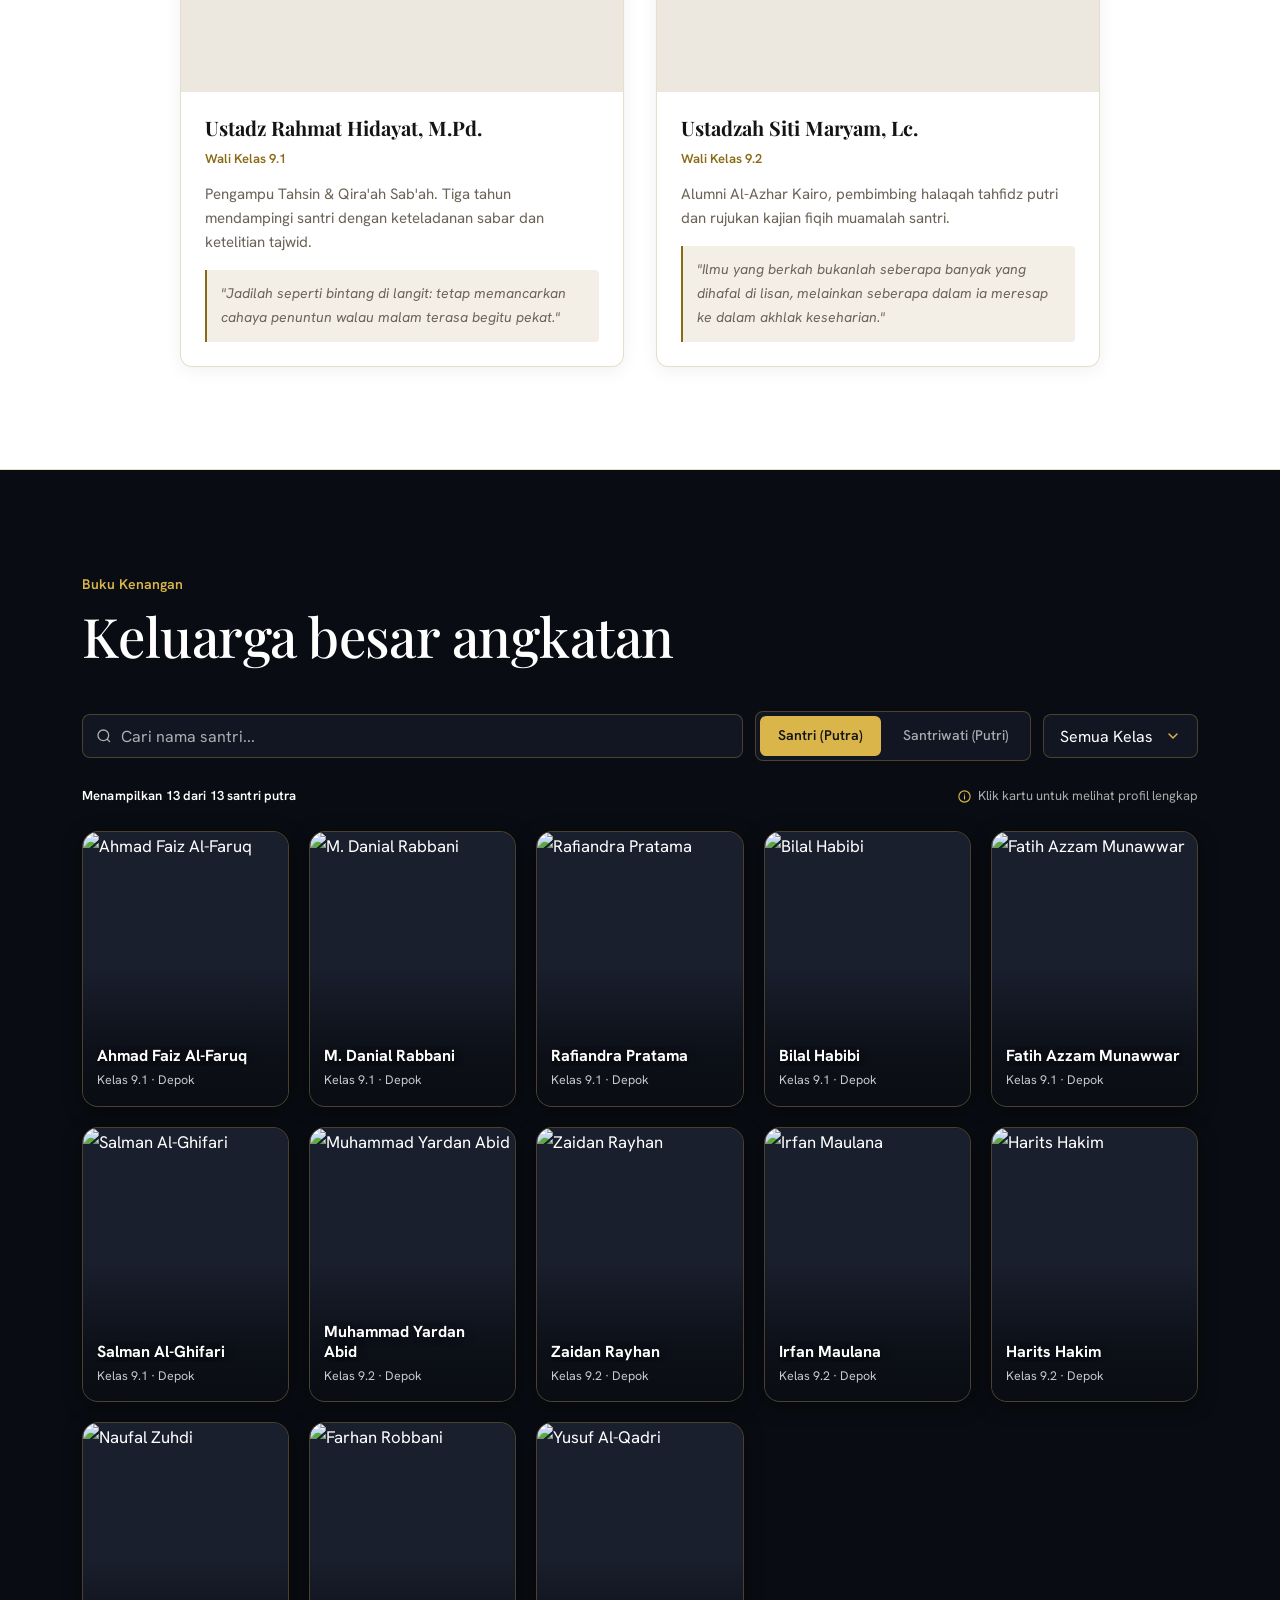
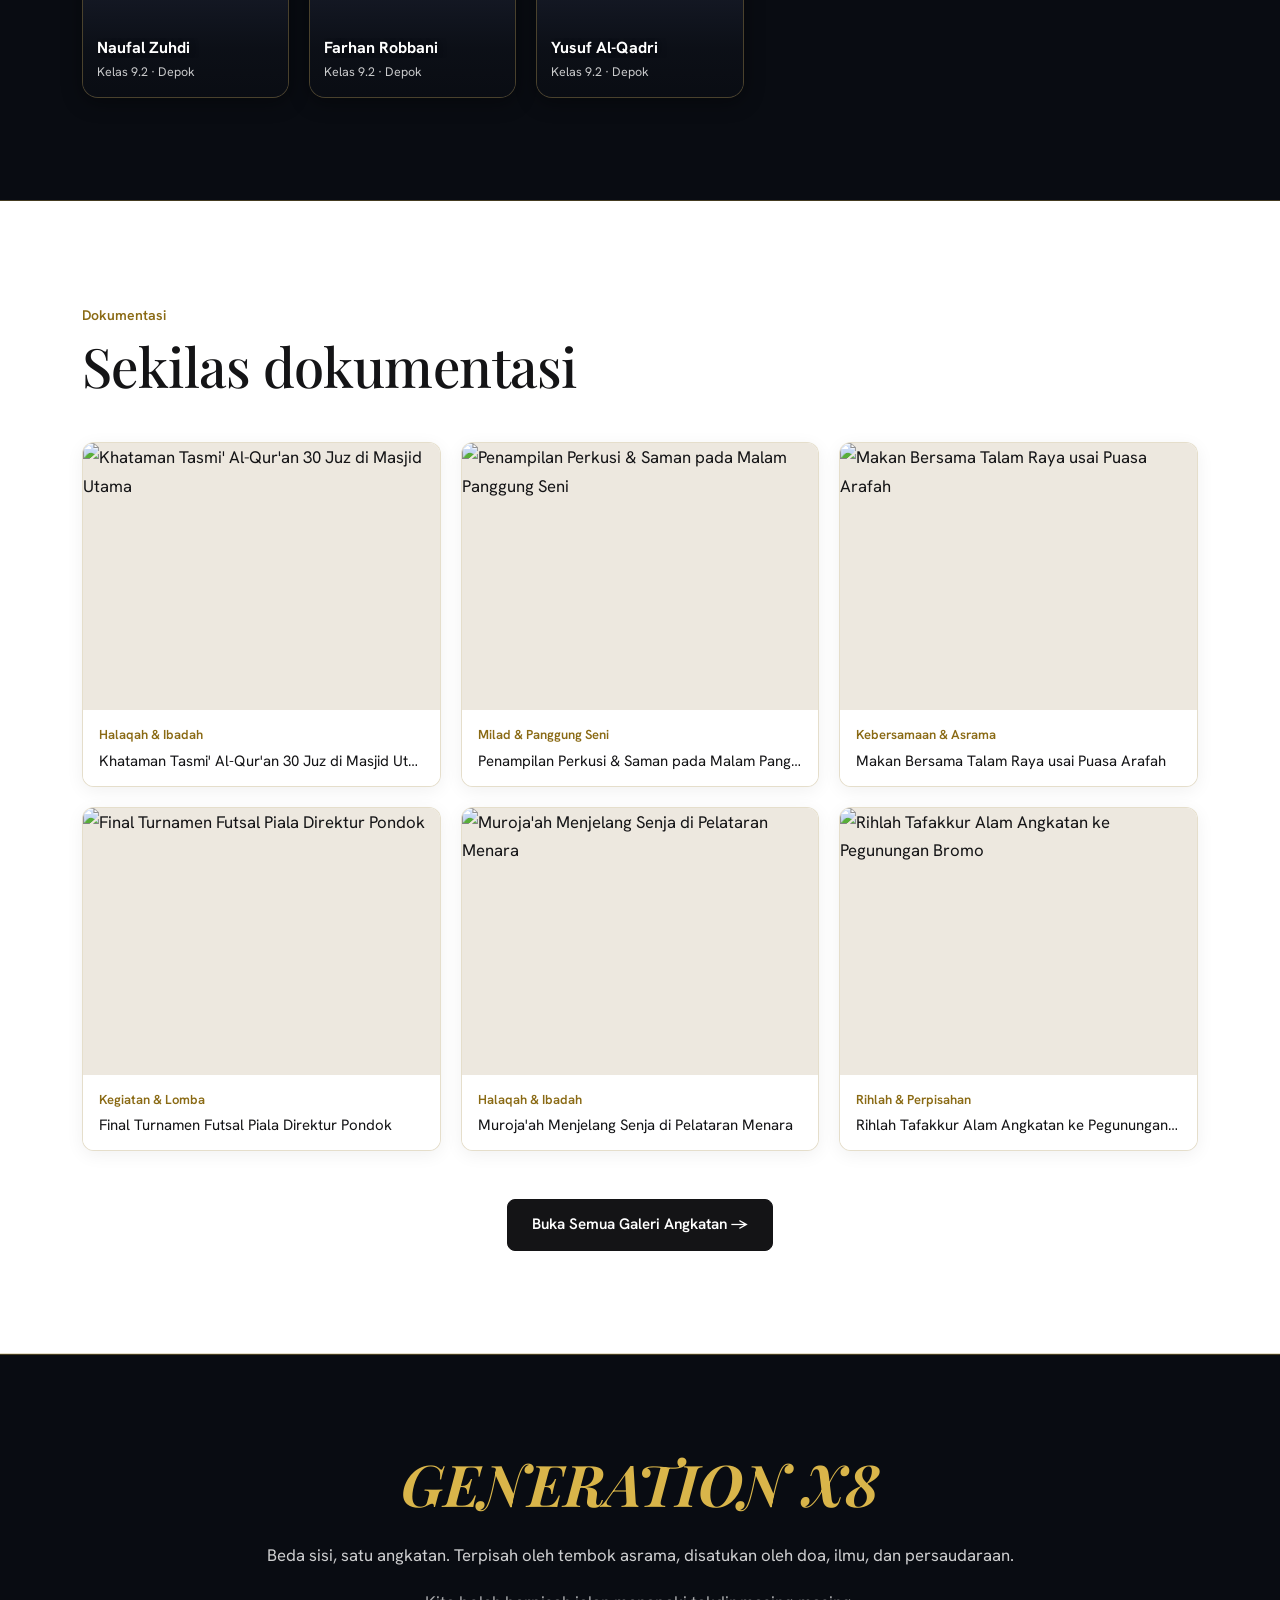
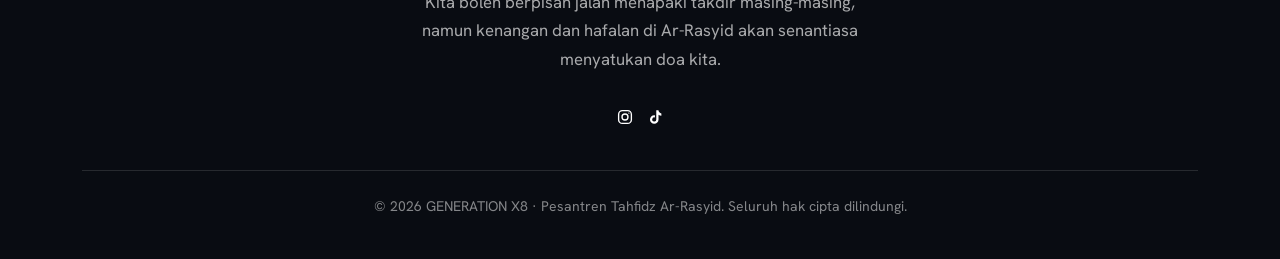
==== commit 7185ea3d: "push" ====
--- a/index.html
+++ b/index.html
@@ -110,7 +110,7 @@
         </div>
         <div class="members-status">
           <span class="count" id="count">Memuat santri...</span>
-          <span>Klik kartu santri untuk melihat profil &amp; pesan lengkap</span>
+          <span class="members-hint"><svg viewBox="0 0 24 24" fill="none" stroke="currentColor" stroke-width="1.8" stroke-linecap="round" stroke-linejoin="round" aria-hidden="true"><circle cx="12" cy="12" r="9"/><path d="M12 11v5M12 8h.01"/></svg>Klik kartu untuk melihat profil lengkap</span>
         </div>
         <div class="grid-members" id="members"></div>
       </div>
--- a/css/style.css
+++ b/css/style.css
@@ -1171,9 +1171,38 @@
   display: flex;
   justify-content: space-between;
   align-items: center;
+  flex-wrap: wrap;
+  gap: 8px 16px;
   margin-bottom: 24px;
   font-size: 0.8125rem;
   color: var(--mut);
+}
+
+.members-status .count {
+  font-weight: 600;
+  color: var(--fg);
+  letter-spacing: 0.01em;
+}
+
+.members-hint {
+  display: inline-flex;
+  align-items: center;
+  gap: 6px;
+}
+
+.members-hint svg {
+  width: 15px;
+  height: 15px;
+  flex: none;
+  color: var(--gold);
+}
+
+@media (max-width: 600px) {
+  .members-status {
+    flex-direction: column;
+    align-items: flex-start;
+    gap: 6px;
+  }
 }
 
 .grid-members {
@@ -1183,70 +1212,95 @@
 }
 
 .member-card {
+  position: relative;
   background-color: var(--bg-card);
   border: 1px solid var(--line);
-  border-radius: var(--radius-md);
+  border-radius: var(--radius-lg);
   overflow: hidden;
   cursor: pointer;
   text-align: left;
   box-shadow: var(--shadow);
-  transition: transform var(--duration-quick), border-color var(--duration-quick);
-}
-
-.member-card:hover {
-  transform: translateY(-4px);
+  transition: transform var(--duration-normal) var(--ease-out), border-color var(--duration-quick), box-shadow var(--duration-normal);
+}
+
+.member-card:hover,
+.member-card:focus-visible {
+  transform: translateY(-5px);
   border-color: var(--acc);
+  box-shadow: 0 14px 34px rgba(0, 0, 0, 0.5), 0 0 0 1px rgba(217, 181, 74, 0.35);
+  outline: none;
 }
 
 .member-photo {
   position: relative;
   overflow: hidden;
-  background-color: #ede8df;
+  background-color: #1a1f2e;
 }
 
 .member-photo img {
+  display: block;
   width: 100%;
   aspect-ratio: 3 / 4;
   object-fit: cover;
-  transition: transform var(--duration-normal) var(--ease-out);
+  object-position: center 20%; /* fokus ke wajah */
+  transition: transform 500ms var(--ease-out);
 }
 
 .member-card:hover .member-photo img {
-  transform: scale(1.04);
+  transform: scale(1.06);
+}
+
+/* gradasi gelap di bawah foto agar nama terbaca */
+.member-photo::after {
+  content: "";
+  position: absolute;
+  inset: 0;
+  pointer-events: none;
+  background: linear-gradient(180deg, rgba(9, 12, 18, 0) 48%, rgba(9, 12, 18, 0.82) 82%, rgba(9, 12, 18, 0.96) 100%);
 }
 
 .member-badge {
   position: absolute;
-  top: 8px;
-  right: 8px;
-  padding: 3px 8px;
-  background: rgba(9, 12, 18, 0.8);
-  backdrop-filter: blur(8px);
-  border-radius: var(--radius-xs);
-  font-size: 0.75rem;
-  font-weight: 600;
-  color: #ffffff;
+  top: 10px;
+  right: 10px;
+  z-index: 2;
+  padding: 4px 10px;
+  background: linear-gradient(135deg, #f0d77c, #d9b54a);
+  border-radius: 999px;
+  font-size: 0.72rem;
+  font-weight: 800;
+  letter-spacing: 0.02em;
+  color: #2a2008;
+  box-shadow: 0 2px 8px rgba(0, 0, 0, 0.35);
 }
 
 .member-info {
-  padding: 14px;
+  position: absolute;
+  left: 0;
+  right: 0;
+  bottom: 0;
+  z-index: 2;
+  padding: 14px 14px 14px;
 }
 
 .member-info h4 {
   font-family: var(--sans);
   font-size: 1rem;
-  font-weight: 600;
-  line-height: 1.3;
+  font-weight: 700;
+  line-height: 1.25;
   margin-bottom: 4px;
-  white-space: nowrap;
+  color: #ffffff;
+  text-shadow: 0 1px 8px rgba(0, 0, 0, 0.6);
+  display: -webkit-box;
+  -webkit-line-clamp: 2;
+  -webkit-box-orient: vertical;
   overflow: hidden;
-  text-overflow: ellipsis;
-  color: var(--fg);
 }
 
 .member-sub {
-  font-size: 0.8125rem;
-  color: var(--mut);
+  display: block;
+  font-size: 0.78rem;
+  color: rgba(255, 255, 255, 0.78);
 }
 
 /* ==========================================================================
@@ -2138,6 +2192,9 @@
   border-radius: var(--radius-lg);
   overflow: hidden;
   box-shadow: 0 24px 64px rgba(0, 0, 0, 0.25);
+  max-height: calc(100vh - 40px);
+  max-height: calc(100svh - 40px);
+  overflow-y: auto;
   animation: modalIn 220ms var(--ease-out);
 }
 
@@ -2178,55 +2235,65 @@
 
 .modal-header-hero {
   position: relative;
-  height: 180px;
-  background-color: #ede8df;
-  overflow: hidden;
-}
-
-.modal-header-hero img {
+  height: 150px;
+  background: linear-gradient(135deg, #efe3bd 0%, #f6efdc 55%, #fff 100%);
+  overflow: visible; /* agar foto bulat tidak terpotong */
+  border-radius: var(--radius-lg) var(--radius-lg) 0 0;
+}
+
+.modal-header-hero > img {
   width: 100%;
   height: 100%;
   object-fit: cover;
-  opacity: 0.35;
-  filter: blur(6px);
-  transform: scale(1.1);
+  object-position: center 20%;
+  opacity: 0.32;
+  filter: blur(8px) saturate(1.2);
+  transform: none;
+  clip-path: inset(0 round var(--radius-lg) var(--radius-lg) 0 0);
 }
 
 .modal-header-shade {
   position: absolute;
   inset: 0;
-  background: linear-gradient(180deg, transparent 0%, #ffffff 100%);
+  background:
+    radial-gradient(circle at 85% 0%, rgba(217, 181, 74, 0.35), transparent 55%),
+    linear-gradient(180deg, transparent 30%, #ffffff 100%);
 }
 
 .modal-avatar-box {
   position: absolute;
   left: 28px;
-  bottom: -40px;
-  width: 96px;
-  height: 96px;
-  border-radius: var(--radius-md);
+  bottom: -52px;
+  width: 112px;
+  height: 112px;
+  border-radius: 50%;
   overflow: hidden;
-  border: 3px solid #ffffff;
+  border: 4px solid #ffffff;
   background-color: #ede8df;
-  box-shadow: 0 8px 24px rgba(0, 0, 0, 0.15);
+  box-shadow: 0 0 0 2px var(--gold), 0 10px 28px rgba(0, 0, 0, 0.22);
 }
 
 .modal-avatar-box img {
   width: 100%;
   height: 100%;
   object-fit: cover;
+  object-position: center 18%; /* fokus ke wajah */
   opacity: 1 !important;
   filter: none !important;
-  transform: none !important;
+  /* zoom wajah: atur lewat zoom & zoomY di data santri (default tanpa zoom) */
+  transform-origin: 50% 20%;
+  transform: translateY(var(--ty, 0px)) scale(var(--zoom, 1)) !important;
+  clip-path: none !important;
 }
 
 .modal-content {
-  padding: 56px 28px 28px;
+  padding: 68px 28px 28px;
 }
 
 .modal-content h3 {
-  font-size: 1.5rem;
-  margin-bottom: 4px;
+  font-size: 1.75rem;
+  line-height: 1.2;
+  margin-bottom: 2px;
   color: var(--navy);
 }
 
@@ -2234,54 +2301,116 @@
   display: flex;
   gap: 8px;
   flex-wrap: wrap;
-  margin: 10px 0 20px;
+  margin: 12px 0 22px;
 }
 
 .modal-pill {
-  padding: 4px 10px;
-  background: #f4efe6;
-  border: 1px solid rgba(138, 106, 20, 0.2);
-  border-radius: var(--radius-xs);
-  font-size: 0.8125rem;
+  padding: 5px 12px;
+  background: #f7f1e1;
+  border: 1px solid rgba(138, 106, 20, 0.22);
+  border-radius: 999px;
+  font-size: 0.78rem;
   color: var(--gold-deep);
-  font-weight: 600;
+  font-weight: 700;
+  letter-spacing: 0.02em;
 }
 
 .modal-info-grid {
   display: grid;
   grid-template-columns: repeat(2, 1fr);
+  gap: 10px;
+  margin-bottom: 22px;
+}
+
+.modal-info-item {
+  display: flex;
+  align-items: center;
   gap: 12px;
-  margin-bottom: 20px;
-  padding: 14px;
-  background: #f8f6f0;
-  border: 1px solid rgba(0, 0, 0, 0.08);
-  border-radius: var(--radius-sm);
-}
-
-.modal-info-item small {
+  padding: 12px 14px;
+  background: #faf8f2;
+  border: 1px solid rgba(138, 106, 20, 0.14);
+  border-radius: var(--radius-md);
+  min-width: 0;
+}
+
+.modal-info-item.full { grid-column: 1 / -1; }
+
+.mi-ico {
+  flex: none;
+  display: grid;
+  place-items: center;
+  width: 38px;
+  height: 38px;
+  border-radius: 50%;
+  background: linear-gradient(135deg, #f3e3a6, #e2c466);
+  color: #5c4508;
+}
+
+.mi-ico svg { width: 19px; height: 19px; }
+
+.mi-txt { min-width: 0; }
+
+.mi-txt small {
   display: block;
-  font-size: 0.75rem;
-  color: #777;
+  font-size: 0.68rem;
+  color: #7a7466;
   text-transform: uppercase;
-  letter-spacing: 0.04em;
+  letter-spacing: 0.08em;
   margin-bottom: 2px;
 }
 
-.modal-info-item span {
-  font-size: 0.9375rem;
-  font-weight: 600;
+.mi-txt strong {
+  display: block;
+  font-size: 0.95rem;
+  font-weight: 700;
   color: var(--navy);
+  line-height: 1.35;
+  overflow-wrap: anywhere;
+}
+
+.modal-empty {
+  font-weight: 400;
+  font-style: italic;
+  color: #a39d8e;
+}
+
+.modal-quote-label {
+  margin: 0 0 8px;
+  font-size: 0.68rem;
+  color: #7a7466;
+  text-transform: uppercase;
+  letter-spacing: 0.08em;
 }
 
 .modal-quote {
-  padding: 14px 18px;
-  background: rgba(217, 181, 74, 0.12);
-  border-left: 3px solid var(--gold-deep);
-  border-radius: 0 var(--radius-sm) var(--radius-sm) 0;
-  font-size: 0.9375rem;
+  position: relative;
+  margin: 0;
+  padding: 18px 20px 18px 54px;
+  background: linear-gradient(135deg, #fbf4dc, #fffaf0);
+  border: 1px solid rgba(217, 181, 74, 0.35);
+  border-radius: var(--radius-md);
+  font-family: var(--serif);
+  font-size: 1rem;
   font-style: italic;
   color: var(--navy);
-  line-height: 1.6;
+  line-height: 1.65;
+}
+
+.modal-quote::before {
+  content: "\201C";
+  position: absolute;
+  left: 16px;
+  top: 2px;
+  font-size: 3.4rem;
+  line-height: 1;
+  color: var(--gold);
+  font-style: normal;
+}
+
+@media (max-width: 480px) {
+  .modal-info-grid { grid-template-columns: 1fr; }
+  .modal-content { padding: 64px 20px 22px; }
+  .modal-avatar-box { left: 20px; }
 }
 
 /* ==========================================================================
@@ -2640,3 +2769,118 @@
   -webkit-text-stroke: 0;
   text-shadow: 0 2px 0 rgba(0, 0, 0, 0.55), 0 0 26px rgba(217, 181, 74, 0.45);
 }
+
+/* ==========================================================================
+   HP: foto header tampil utuh (foto grup 4:3 tidak terpotong di layar portrait)
+   Foto di atas, memudar ke gelap, teks di bawahnya.
+   ========================================================================== */
+@media (max-width: 600px) {
+  #slides {
+    inset: var(--nav-h) 0 auto 0;
+    height: 75vw;               /* rasio 4:3 = seluruh foto kelihatan */
+    overflow: hidden;
+    -webkit-mask-image: linear-gradient(180deg, #000 0%, #000 72%, transparent 100%);
+            mask-image: linear-gradient(180deg, #000 0%, #000 72%, transparent 100%);
+  }
+
+  #slides img {
+    object-position: 50% 50% !important;  /* abaikan crop desktop */
+    transform: scale(1.06);
+  }
+
+  #slides img.on {
+    opacity: 1;
+    transform: scale(1);
+  }
+
+  .shade {
+    background: linear-gradient(180deg, rgba(9, 12, 18, 0.35) 0, rgba(9, 12, 18, 0) 18%, rgba(9, 12, 18, 0) 40%, rgba(9, 12, 18, 0.92) 100%);
+  }
+
+  .hero-txt {
+    margin: 0 auto;
+    padding: calc(var(--nav-h) + 75vw - 6px) 20px 76px;
+  }
+
+  .hero-txt::before {
+    top: calc(var(--nav-h) + 75vw);
+  }
+
+  .hero h1 {
+    margin: 14px 0 16px;
+  }
+}
+
+
+/* ==========================================================================
+   HP / layar portrait: foto header tampil UTUH (tanpa crop) dan terasa
+   memanjang ke bawah. Foto tajam 4:3 di atas; di bawahnya baris piksel
+   paling bawah foto yang sama direnggangkan + di-blur sehingga latar
+   header melanjutkan foto sampai ke dasar layar.
+   ========================================================================== */
+.sbg { display: none; }
+
+@media (max-width: 768px) and (orientation: portrait) {
+  .hero {
+    --ph-h: 75vw; /* rasio 4:3 = tinggi foto penuh */
+    background-color: #090c12;
+  }
+
+  .sbg {
+    display: block;
+    position: absolute;
+    top: calc(var(--ph-h) - 48px);
+    bottom: 0;
+    left: -24px;
+    right: -24px;
+    background-repeat: no-repeat;
+    background-size: 100% calc(var(--ph-h) * 40); /* renggangkan tepi bawah foto */
+    background-position: center bottom;
+    filter: blur(16px) saturate(1.1);
+    opacity: 0;
+    transition: opacity 1.4s ease-in-out;
+    -webkit-mask-image: linear-gradient(to bottom, transparent 0, #000 22%, #000 100%);
+            mask-image: linear-gradient(to bottom, transparent 0, #000 22%, #000 100%);
+  }
+  .sbg.on { opacity: 1; }
+
+  #slides img {
+    inset: auto;
+    top: 0;
+    left: 0;
+    width: 100%;
+    height: var(--ph-h);
+    z-index: 2;
+    object-fit: contain;
+    object-position: center !important;
+    transform: none;
+    transition: opacity 1s ease-in-out;
+    /* tepi atas, bawah, kiri, kanan memudar ke hitam (lebih tebal dari sebelumnya) */
+    -webkit-mask-image:
+      linear-gradient(to bottom, transparent 0, #000 16%, #000 68%, transparent 97%),
+      linear-gradient(to right, transparent 0, #000 7%, #000 93%, transparent 100%);
+    -webkit-mask-composite: source-in;
+            mask-image:
+      linear-gradient(to bottom, transparent 0, #000 16%, #000 68%, transparent 97%),
+      linear-gradient(to right, transparent 0, #000 7%, #000 93%, transparent 100%);
+            mask-composite: intersect;
+  }
+  #slides img.on { opacity: 1; transform: none; }
+
+  /* gelapkan sedikit di area teks agar tetap terbaca */
+  .shade {
+    background: linear-gradient(180deg, rgba(9, 12, 18, 0.15) 0%, rgba(9, 12, 18, 0.15) 30%, rgba(9, 12, 18, 0.55) 52%, rgba(9, 12, 18, 0.72) 100%);
+  }
+
+  .hero { min-height: 0; }
+
+  .hero-txt {
+    margin: 0 auto;
+    padding-top: calc(var(--ph-h) - 6px);
+    padding-bottom: 68px;
+    text-shadow: 0 1px 12px rgba(0, 0, 0, 0.55);
+  }
+
+  /* titik navigasi didekatkan ke konten */
+  .dots { bottom: 26px; }
+}
